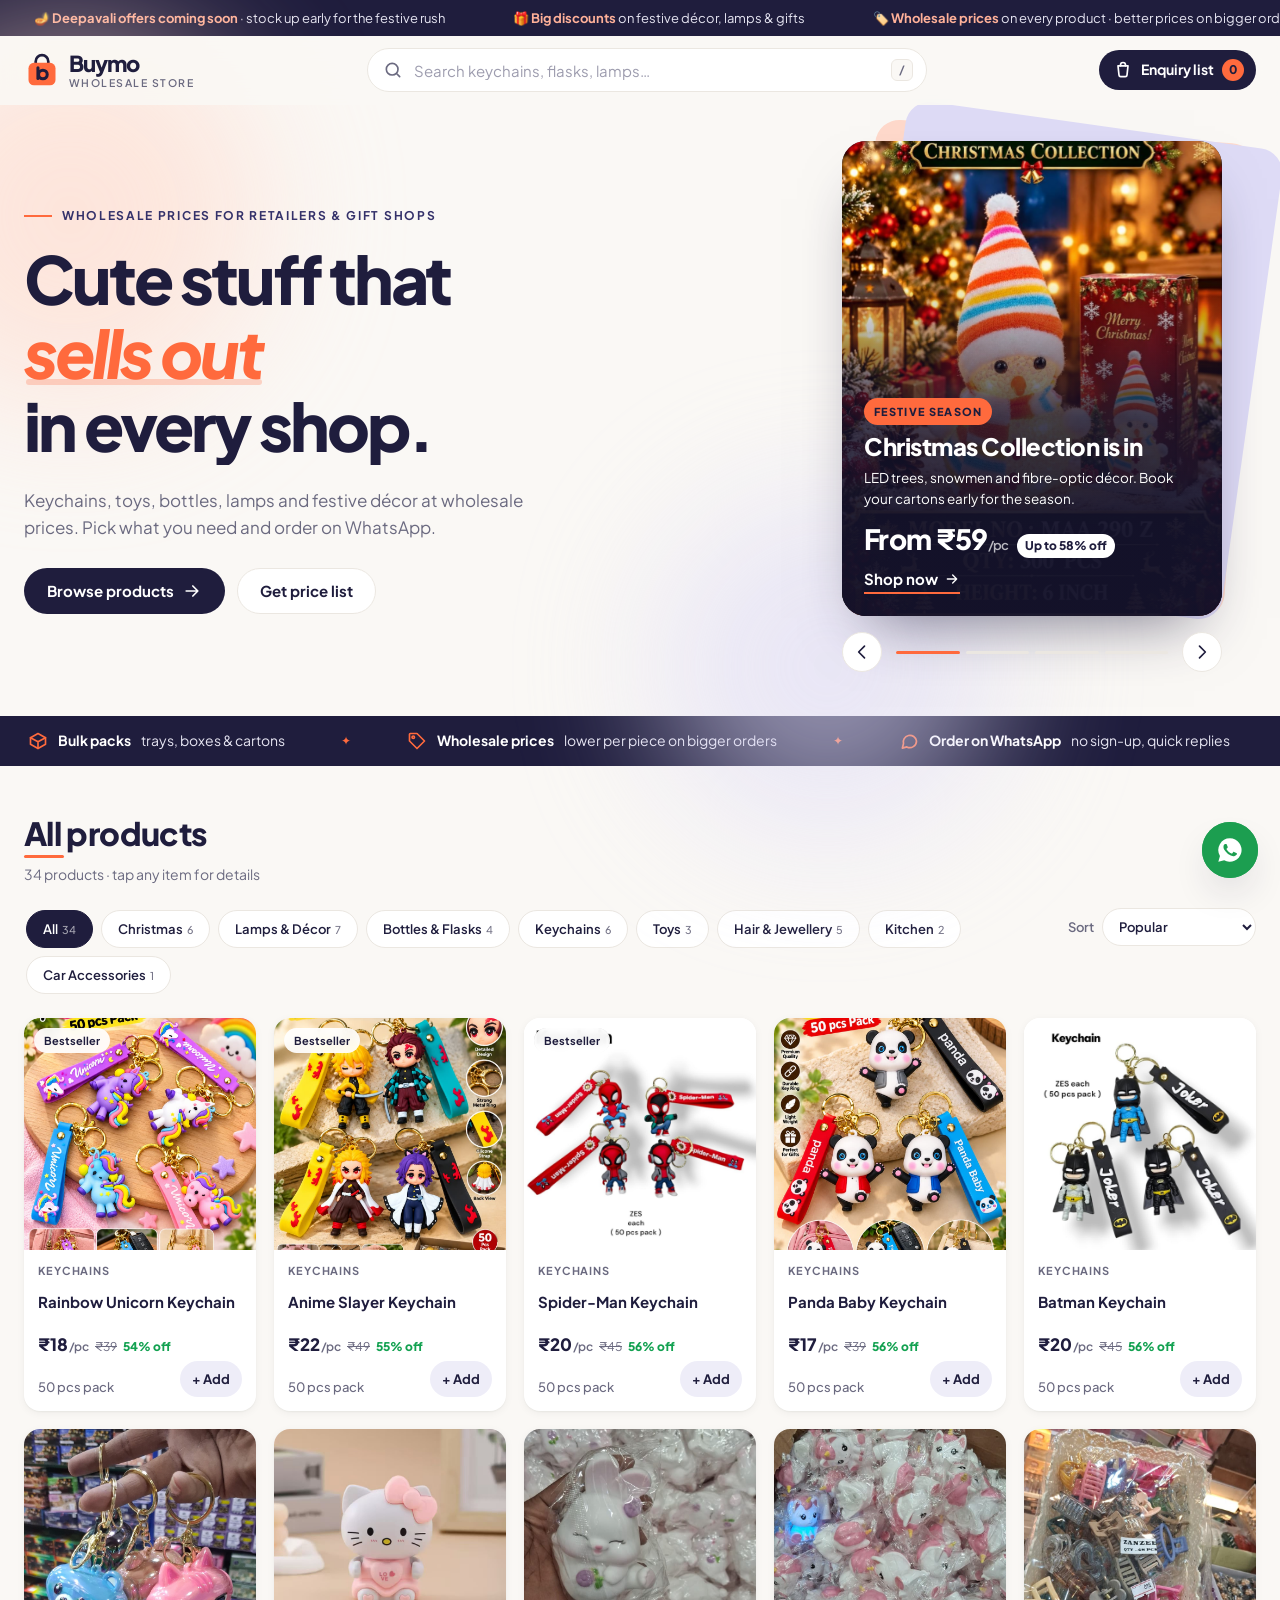
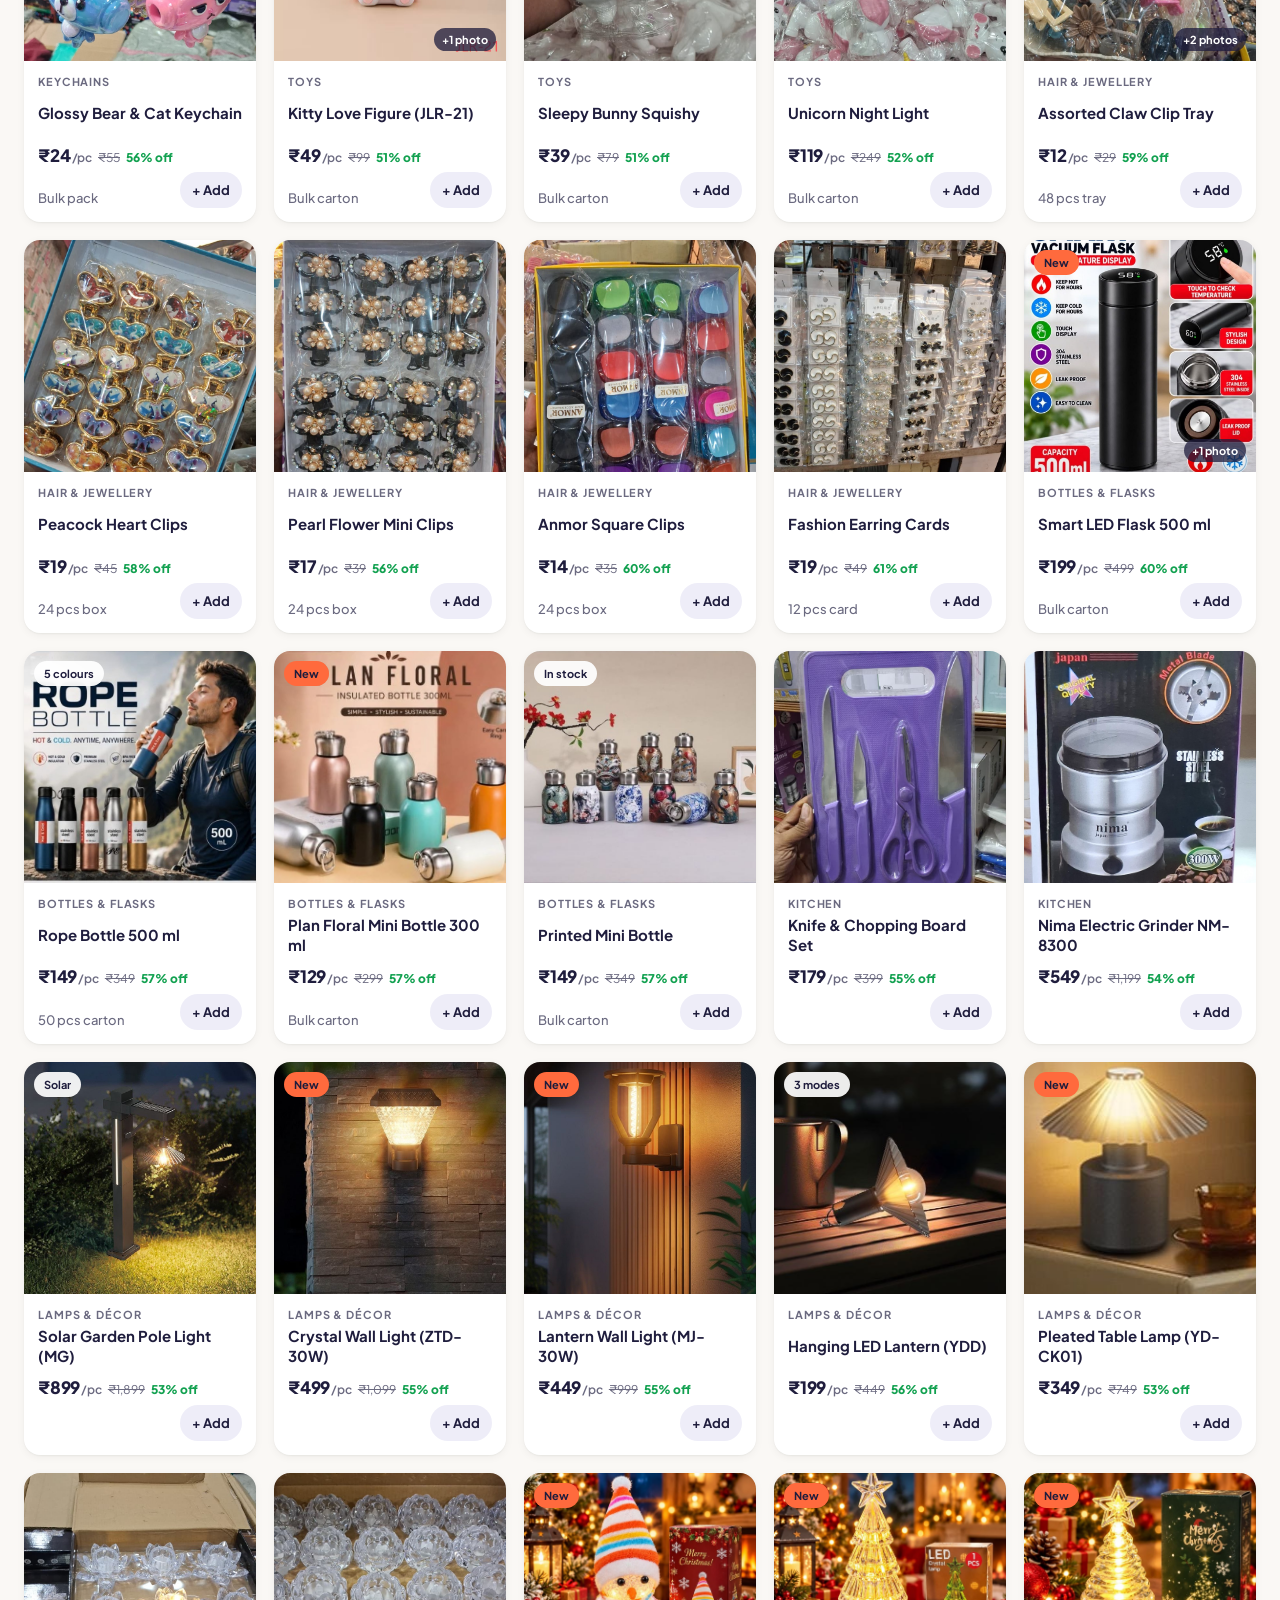
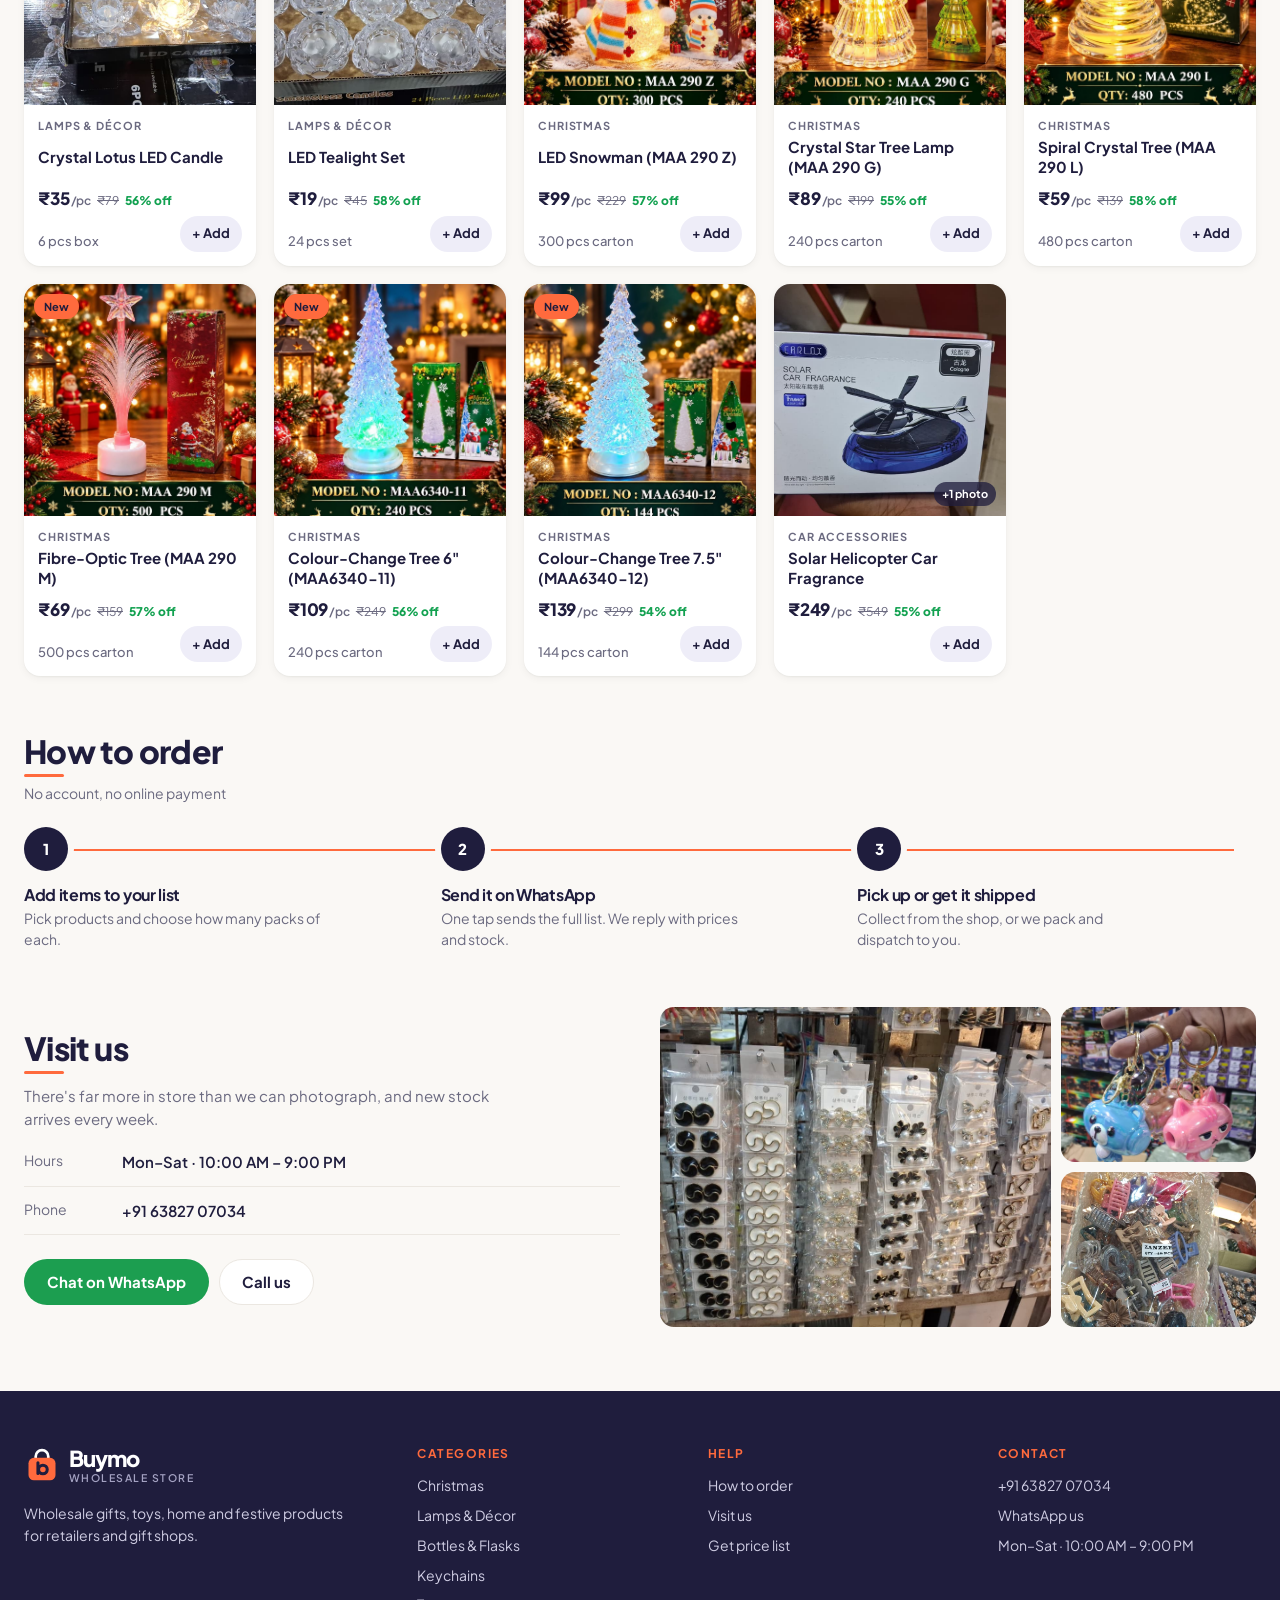
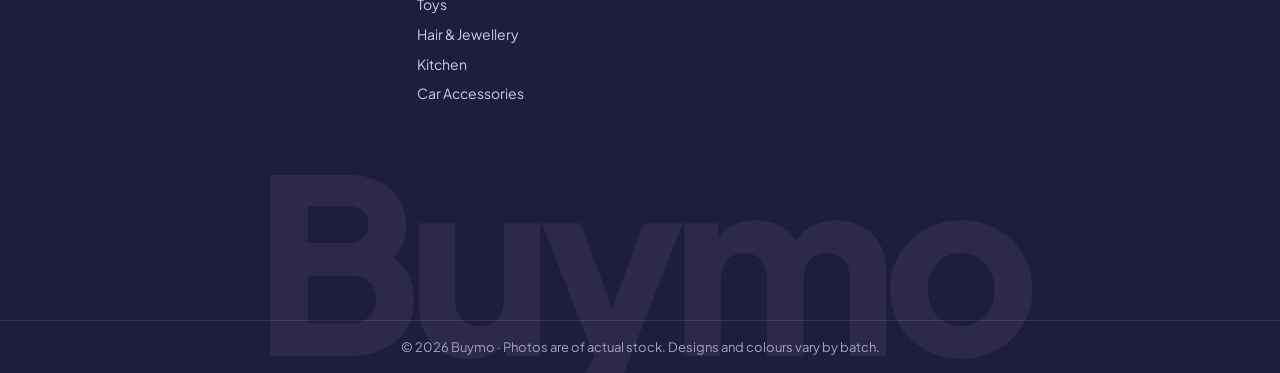
==== index.html @ 66aa0c4a "Go straight from landing to products Remove the Bestsellers and New arrivals rows; New arrivals stay" ====
<!doctype html>
<html lang="en">
<head>
  <meta charset="utf-8">
  <meta name="viewport" content="width=device-width, initial-scale=1">
  <title>Buymo · Wholesale Gifts, Toys &amp; Accessories</title>
  <meta name="description" content="Wholesale keychains, toys, hair clips, bottles &amp; flasks, lamps, Christmas décor, kitchen and car accessories at wholesale prices. Enquire on WhatsApp.">
  <meta name="theme-color" content="#faf8f5">
  <link rel="icon" href="favicon.svg" type="image/svg+xml">
  <link rel="preconnect" href="https://fonts.googleapis.com">
  <link rel="preconnect" href="https://fonts.gstatic.com" crossorigin>
  <link href="https://fonts.googleapis.com/css2?family=Plus+Jakarta+Sans:ital,wght@0,400;0,500;0,600;0,700;0,800;1,700&display=swap" rel="stylesheet">
  <link rel="stylesheet" href="styles.css?v=9">
  <script>
    // Play the intro once per visit, and never for people who prefer less motion.
    try {
      if (sessionStorage.getItem("introSeen") || matchMedia("(prefers-reduced-motion: reduce)").matches) document.documentElement.classList.add("no-intro");
    } catch (e) {}
  </script>
</head>
<body>

  <!-- Intro: the Buymo bag opens the curtains -->
  <div class="intro" id="intro" aria-hidden="true">
    <div class="curtain left"></div>
    <div class="curtain right"></div>
    <div class="valance"></div>
    <div class="stage">
      <div class="bubble">Welcome to <b>Buymo</b>!</div>
      <div class="goodies"><span>🧸</span><span>🎁</span><span>🪔</span><span>✨</span><span>🎀</span></div>
      <svg class="mascot" viewBox="0 0 120 130">
        <ellipse class="m-shadow" cx="60" cy="124" rx="34" ry="5" fill="#000" opacity=".25"/>
        <g class="m-body">
          <path class="m-handle" d="M38 40V30a22 22 0 0 1 44 0v10" fill="none" stroke="#fff" stroke-width="8" stroke-linecap="round"/>
          <rect x="10" y="36" width="100" height="82" rx="20" fill="#FF6A3D"/>
          <rect x="10" y="36" width="100" height="16" rx="8" fill="#ff8a63"/>
          <g class="m-eyes" fill="#1F1D3D">
            <ellipse cx="43" cy="72" rx="6" ry="8"/>
            <ellipse cx="77" cy="72" rx="6" ry="8"/>
          </g>
          <circle cx="45" cy="69" r="2" fill="#fff"/>
          <circle cx="79" cy="69" r="2" fill="#fff"/>
          <ellipse cx="32" cy="86" rx="7" ry="4" fill="#ffb199"/>
          <ellipse cx="88" cy="86" rx="7" ry="4" fill="#ffb199"/>
          <path d="M50 88q10 10 20 0" fill="none" stroke="#1F1D3D" stroke-width="4" stroke-linecap="round"/>
        </g>
      </svg>
      <p class="intro-name">Buymo<small>Wholesale Store</small></p>
    </div>
    <button class="intro-skip" id="introSkip">Skip</button>
  </div>

  <!-- Announcement bar -->
  <div class="announce" aria-label="Announcements">
    <div class="announce-track" id="announce">
      <span>🪔 <b>Deepavali offers coming soon</b> · stock up early for the festive rush</span>
      <span>🎁 <b>Big discounts</b> on festive décor, lamps &amp; gifts</span>
      <span>🏷️ <b>Wholesale prices</b> on every product · better prices on bigger orders</span>
      <span>🚚 <b>Pickup or dispatch</b> · order on WhatsApp in one tap</span>
      <span>✨ <b>New stock every week</b> · lamps, bottles &amp; Christmas décor just landed</span>
    </div>
  </div>

  <!-- Header -->
  <header class="header" id="header">
    <div class="header-in">
      <a href="#top" class="logo" aria-label="Buymo home">
        <svg class="logo-mark" viewBox="0 0 40 40" aria-hidden="true">
          <path d="M13 13v-2.5a7 7 0 0 1 14 0V13" fill="none" stroke="currentColor" stroke-width="3" stroke-linecap="round"/>
          <rect x="5" y="12" width="30" height="25" rx="6" fill="#FF6A3D"/>
          <path d="M15.5 17.5v12" stroke="#1F1D3D" stroke-width="3.4" stroke-linecap="round"/>
          <circle cx="21" cy="25" r="4.8" fill="none" stroke="#1F1D3D" stroke-width="3.4"/>
        </svg>
        <span class="logo-text"><b>Buymo</b><small>Wholesale Store</small></span>
      </a>

      <form class="search" id="searchForm" role="search" autocomplete="off">
        <svg class="search-icon" viewBox="0 0 24 24" aria-hidden="true"><circle cx="11" cy="11" r="7"/><path d="m20 20-3.5-3.5"/></svg>
        <input type="search" id="search" placeholder="Search keychains, flasks, lamps…" aria-label="Search products" aria-autocomplete="list" aria-controls="suggest" aria-expanded="false">
        <kbd class="search-kbd" aria-hidden="true">/</kbd>
        <ul class="suggest" id="suggest" role="listbox" hidden></ul>
      </form>

      <div class="header-actions">
        <button class="h-cart" id="openDrawer" aria-label="Open enquiry list">
          <svg viewBox="0 0 24 24" aria-hidden="true"><path d="M6 7h12l-1.2 11.2a2 2 0 0 1-2 1.8H9.2a2 2 0 0 1-2-1.8L6 7Z"/><path d="M9 7V6a3 3 0 0 1 6 0v1"/></svg>
          <span class="hide-sm">Enquiry list</span>
          <span class="badge" id="cartCount" aria-live="polite">0</span>
        </button>
      </div>
    </div>
  </header>

  <main id="top">
    <!-- Hero with offers -->
    <section class="hero" id="hero">
      <div class="blob b1" aria-hidden="true"></div>
      <div class="blob b2" aria-hidden="true"></div>

      <div class="hero-copy">
        <p class="kicker">Wholesale prices for retailers &amp; gift shops</p>
        <h1 class="hero-title">
          <span class="ln"><span>Cute stuff that</span></span>
          <span class="ln"><span class="rotator" id="rotator" aria-live="polite"><span class="rot-word is-in">sells out</span></span></span>
          <span class="ln"><span>in every shop.</span></span>
        </h1>
        <p class="lead">Keychains, toys, bottles, lamps and festive décor at wholesale prices. Pick what you need and order on WhatsApp.</p>
        <div class="hero-actions">
          <a href="#catalogue" class="btn btn-primary">Browse products
            <svg viewBox="0 0 24 24" aria-hidden="true"><path d="M5 12h14M13 6l6 6-6 6"/></svg>
          </a>
          <a href="#" class="btn btn-ghost" data-wa="Hi! I'd like the latest wholesale price list.">Get price list</a>
        </div>
      </div>

      <div class="showcase" id="showcase" aria-roledescription="carousel" aria-label="Current offers">
        <div class="sc-back sc-back-1" aria-hidden="true"></div>
        <div class="sc-back sc-back-2" aria-hidden="true"></div>
        <div class="sc-frame" id="slides"></div>
        <div class="sc-controls">
          <button class="sc-btn" id="scPrev" aria-label="Previous offer"><svg viewBox="0 0 24 24" aria-hidden="true"><path d="m15 5-7 7 7 7"/></svg></button>
          <div class="sc-bar" id="scBar"></div>
          <button class="sc-btn" id="scNext" aria-label="Next offer"><svg viewBox="0 0 24 24" aria-hidden="true"><path d="m9 5 7 7-7 7"/></svg></button>
        </div>
      </div>
    </section>

    <!-- Why order from us -->
    <section class="ticker" aria-label="Why order from us">
      <div class="ticker-track" id="ticker">
        <span><svg viewBox="0 0 24 24" aria-hidden="true"><path d="M21 8 12 3 3 8v8l9 5 9-5V8Z"/><path d="m3 8 9 5 9-5M12 13v8"/></svg><b>Bulk packs</b> trays, boxes &amp; cartons</span>
        <span><svg viewBox="0 0 24 24" aria-hidden="true"><path d="M3 12V4a1 1 0 0 1 1-1h8l9 9-9 9-9-9Z"/><circle cx="7.5" cy="7.5" r="1.5"/></svg><b>Wholesale prices</b> lower per piece on bigger orders</span>
        <span><svg viewBox="0 0 24 24" aria-hidden="true"><path d="M21 12a8 8 0 0 1-11.6 7.1L4 20.5l1.4-5.1A8 8 0 1 1 21 12Z"/></svg><b>Order on WhatsApp</b> no sign-up, quick replies</span>
        <span><svg viewBox="0 0 24 24" aria-hidden="true"><path d="M3 6h11v10H3zM14 10h4l3 3v3h-7"/><circle cx="7" cy="17.5" r="1.8"/><circle cx="17" cy="17.5" r="1.8"/></svg><b>Pickup or dispatch</b> collect in store or we ship</span>
        <span><svg viewBox="0 0 24 24" aria-hidden="true"><path d="M12 3v3M12 18v3M3 12h3M18 12h3M5.6 5.6l2.1 2.1M16.3 16.3l2.1 2.1M5.6 18.4l2.1-2.1M16.3 7.7l2.1-2.1"/></svg><b>New stock</b> every week</span>
      </div>
    </section>

    <!-- Catalogue -->
    <section class="block catalogue reveal" id="catalogue">
      <div class="block-head">
        <div>
          <h2 class="sec-title" id="resultsTitle">All products</h2>
          <p><span id="resultCount" aria-live="polite"></span></p>
        </div>
      </div>

      <div class="toolbar" id="toolbar">
        <div class="chips" id="chips" aria-label="Filter by category"></div>
        <label class="sort">
          <span class="hide-sm">Sort</span>
          <select id="sort" aria-label="Sort products">
            <option value="popular">Popular</option>
            <option value="new">New arrivals</option>
            <option value="deal">Biggest discount</option>
            <option value="low">Price: low to high</option>
            <option value="high">Price: high to low</option>
            <option value="az">Name: A to Z</option>
            <option value="za">Name: Z to A</option>
          </select>
        </label>
      </div>

      <div class="search-note" id="searchNote" hidden>
        <span>Results for <b id="searchTerm"></b></span>
        <button class="link-btn" id="clearSearch">Clear search</button>
      </div>
      <div class="grid" id="grid"></div>
      <div class="empty" id="empty" hidden>
        <h3>No products found</h3>
        <p>We stock far more than we list here. Ask us and we'll check the shop for you.</p>
        <div class="empty-actions">
          <button class="btn btn-ghost" id="resetFilters">Show all products</button>
          <a href="#" class="btn btn-wa" id="askMissing" data-wa="Hi! Do you have this item?">Ask on WhatsApp</a>
        </div>
      </div>
    </section>

    <!-- How to order -->
    <section class="block how reveal" id="how">
      <div class="block-head"><div><h2 class="sec-title">How to order</h2><p>No account, no online payment</p></div></div>
      <ol class="steps">
        <li><span>1</span><h3>Add items to your list</h3><p>Pick products and choose how many packs of each.</p></li>
        <li><span>2</span><h3>Send it on WhatsApp</h3><p>One tap sends the full list. We reply with prices and stock.</p></li>
        <li><span>3</span><h3>Pick up or get it shipped</h3><p>Collect from the shop, or we pack and dispatch to you.</p></li>
      </ol>
    </section>

    <!-- Visit -->
    <section class="block visit reveal" id="visit">
      <div class="visit-info">
        <h2 class="sec-title">Visit us</h2>
        <p>There's far more in store than we can photograph, and new stock arrives every week.</p>
        <dl class="info">
          <div data-store-row="address"><dt>Address</dt><dd data-store="address"></dd></div>
          <div><dt>Hours</dt><dd data-store="hours">Mon–Sat · 10:00 AM – 9:00 PM</dd></div>
          <div><dt>Phone</dt><dd><a data-store="phone" href="tel:+916382707034">+91 63827 07034</a></dd></div>
        </dl>
        <div class="visit-actions">
          <a href="#" class="btn btn-wa" data-wa="Hi! I'd like to visit the shop. Can you share the location?">Chat on WhatsApp</a>
          <a class="btn btn-ghost" data-store="phone" href="tel:+916382707034">Call us</a>
        </div>
      </div>
      <div class="visit-photos" aria-hidden="true">
        <img src="images/earrings-display.jpg" alt="" loading="lazy">
        <img src="images/keychain-glossy-pets.jpg" alt="" loading="lazy">
        <img src="images/hair-claw-mix.jpg" alt="" loading="lazy">
      </div>
    </section>
  </main>

  <footer class="footer">
    <div class="footer-in">
      <div class="footer-brand">
        <a href="#top" class="logo" aria-label="Buymo home">
          <svg class="logo-mark" viewBox="0 0 40 40" aria-hidden="true">
            <path d="M13 13v-2.5a7 7 0 0 1 14 0V13" fill="none" stroke="currentColor" stroke-width="3" stroke-linecap="round"/>
            <rect x="5" y="12" width="30" height="25" rx="6" fill="#FF6A3D"/>
            <path d="M15.5 17.5v12" stroke="#1F1D3D" stroke-width="3.4" stroke-linecap="round"/>
            <circle cx="21" cy="25" r="4.8" fill="none" stroke="#1F1D3D" stroke-width="3.4"/>
          </svg>
          <span class="logo-text"><b>Buymo</b><small>Wholesale Store</small></span>
        </a>
        <p>Wholesale gifts, toys, home and festive products for retailers and gift shops.</p>
      </div>
      <div>
        <h3>Categories</h3>
        <ul id="footerCats"></ul>
      </div>
      <div>
        <h3>Help</h3>
        <ul>
          <li><a href="#how">How to order</a></li>
          <li><a href="#visit">Visit us</a></li>
          <li><a href="#" data-wa="Hi! I'd like the latest wholesale price list.">Get price list</a></li>
        </ul>
      </div>
      <div>
        <h3>Contact</h3>
        <ul>
          <li><a data-store="phone" href="tel:+916382707034">+91 63827 07034</a></li>
          <li><a href="#" data-wa="Hi! I have a wholesale enquiry.">WhatsApp us</a></li>
          <li data-store="hours">Mon–Sat · 10:00 AM – 9:00 PM</li>
        </ul>
      </div>
    </div>
    <p class="footer-word" aria-hidden="true">Buymo</p>
    <p class="footer-note">© <span id="year"></span> Buymo · Photos are of actual stock. Designs and colours vary by batch.</p>
  </footer>

  <!-- Desktop WhatsApp button -->
  <a href="#" class="wa-float" data-wa="Hi! I have a wholesale enquiry." aria-label="Chat on WhatsApp">
    <svg viewBox="0 0 24 24" aria-hidden="true"><path d="M12 2a10 10 0 0 0-8.6 15.1L2 22l5-1.3A10 10 0 1 0 12 2Zm5.3 14.1c-.2.6-1.3 1.2-1.8 1.2-.5.1-1 .1-3.3-.8-2.8-1.1-4.5-4-4.7-4.2-.1-.2-1.1-1.5-1.1-2.9 0-1.4.7-2 1-2.3.2-.3.5-.3.7-.3h.5c.2 0 .4 0 .6.5l.8 2c.1.2.1.4 0 .5l-.4.6-.4.4c-.1.2-.3.3-.1.6.2.3.8 1.3 1.7 2.1 1.2 1 2.1 1.3 2.4 1.5.3.1.5.1.7-.1l.9-1.1c.2-.3.4-.2.7-.1l1.9.9c.3.1.5.2.5.3.1.2.1.7-.1 1.2Z"/></svg>
  </a>

  <!-- Mobile bottom navigation -->
  <nav class="bottom-nav" aria-label="Quick actions">
    <a href="#top"><svg viewBox="0 0 24 24" aria-hidden="true"><path d="m3 11 9-7 9 7v9a1 1 0 0 1-1 1h-5v-6H9v6H4a1 1 0 0 1-1-1v-9Z"/></svg>Home</a>
    <a href="#catalogue"><svg viewBox="0 0 24 24" aria-hidden="true"><rect x="4" y="4" width="6.5" height="6.5" rx="1.5"/><rect x="13.5" y="4" width="6.5" height="6.5" rx="1.5"/><rect x="4" y="13.5" width="6.5" height="6.5" rx="1.5"/><rect x="13.5" y="13.5" width="6.5" height="6.5" rx="1.5"/></svg>Products</a>
    <a href="#" data-wa="Hi! I have a wholesale enquiry."><svg viewBox="0 0 24 24" aria-hidden="true"><path d="M21 12a8 8 0 0 1-11.6 7.1L4 20.5l1.4-5.1A8 8 0 1 1 21 12Z"/></svg>WhatsApp</a>
    <button id="navCart"><svg viewBox="0 0 24 24" aria-hidden="true"><path d="M6 7h12l-1.2 11.2a2 2 0 0 1-2 1.8H9.2a2 2 0 0 1-2-1.8L6 7Z"/><path d="M9 7V6a3 3 0 0 1 6 0v1"/></svg>Enquiry<b class="nav-badge" id="navCount" hidden>0</b></button>
  </nav>

  <!-- Enquiry drawer -->
  <div class="scrim" id="scrim" hidden></div>
  <aside class="drawer" id="drawer" aria-label="Enquiry list" aria-hidden="true">
    <div class="drawer-head">
      <h3>Enquiry list <span id="drawerCount"></span></h3>
      <button class="icon-btn" id="closeDrawer" aria-label="Close">
        <svg viewBox="0 0 24 24" aria-hidden="true"><path d="M6 6l12 12M18 6 6 18"/></svg>
      </button>
    </div>
    <ul class="drawer-list" id="drawerList"></ul>
    <div class="drawer-empty" id="drawerEmpty">
      <p>Your list is empty.</p>
      <p class="muted">Add products, then send the whole list to us on WhatsApp for prices.</p>
      <button class="btn btn-ghost" id="drawerBrowse">Browse products</button>
    </div>
    <div class="drawer-foot">
      <div class="drawer-sum">
        <p class="drawer-total" id="drawerTotal"></p>
        <p class="drawer-est" id="drawerEst"></p>
      </div>
      <p class="drawer-note" id="drawerNote">Estimate only. We confirm the final price on WhatsApp.</p>
      <button class="btn btn-wa btn-block" id="sendEnquiry" disabled>Send list on WhatsApp</button>
      <button class="link-btn" id="clearList">Clear list</button>
    </div>
  </aside>

  <!-- Product view -->
  <div class="qv" id="qv" hidden role="dialog" aria-modal="true" aria-labelledby="qvTitle">
    <div class="qv-panel" id="qvPanel">
      <button class="icon-btn qv-close" id="qvClose" aria-label="Close">
        <svg viewBox="0 0 24 24" aria-hidden="true"><path d="M6 6l12 12M18 6 6 18"/></svg>
      </button>
      <div class="qv-gallery">
        <div class="qv-main"><img id="qvImg" src="" alt=""></div>
        <div class="qv-thumbs" id="qvThumbs"></div>
      </div>
      <div class="qv-info">
        <span class="qv-cat" id="qvCat"></span>
        <h3 id="qvTitle"></h3>
        <div class="price price-lg" id="qvPrice"></div>
        <span class="qv-pack" id="qvPack"></span>
        <p id="qvDesc"></p>
        <div class="qv-qty">
          <span>Packs</span>
          <div class="qty">
            <button id="qvDec" aria-label="Fewer packs">−</button>
            <span id="qvQty">1</span>
            <button id="qvInc" aria-label="More packs">+</button>
          </div>
        </div>
        <div class="qv-actions">
          <button class="btn btn-primary" id="qvAdd">Add to list</button>
          <a href="#" class="btn btn-wa" id="qvAsk">Ask on WhatsApp</a>
        </div>
        <p class="qv-note">Wholesale price per piece. Even lower prices on bigger orders, confirmed on WhatsApp.</p>
      </div>
    </div>
  </div>

  <div class="toast" id="toast" role="status"></div>

  <script src="script.js?v=9"></script>
</body>
</html>
---- styles.css ----
:root {
  --paper: #faf8f5;
  --surface: #ffffff;
  --ink: #1f1d3d;
  --muted: #6b6a80;
  --line: #ebe7e1;
  --brand: #1f1d3d;
  --brand-2: #34316a;
  --brand-tint: #eeedf8;
  --accent: #ff6a3d;
  --accent-tint: #fff1eb;
  --green: #12a150;
  --wa: #1c9e50;
  --radius: 16px;
  --shadow: 0 1px 2px rgba(27, 31, 29, .05), 0 2px 8px rgba(27, 31, 29, .05);
  --shadow-lg: 0 18px 40px -14px rgba(31, 29, 61, .32);
  --ease: cubic-bezier(.2, .8, .2, 1);
  --font: "Plus Jakarta Sans", system-ui, -apple-system, "Segoe UI", Roboto, sans-serif;
  --header-h: 68px;
  --wrap: 1280px;
}

* { box-sizing: border-box; }
[hidden] { display: none !important; }
html { scroll-behavior: smooth; scroll-padding-top: var(--header-h); }
body {
  margin: 0;
  background: var(--paper);
  color: var(--ink);
  font-family: var(--font);
  font-size: 15px;
  line-height: 1.55;
  -webkit-font-smoothing: antialiased;
}
body.lock { overflow: hidden; }
img { display: block; max-width: 100%; }
a { color: inherit; text-decoration: none; }
button, select, input { font: inherit; color: inherit; }
button { cursor: pointer; background: none; border: 0; padding: 0; }
h1, h2, h3 { margin: 0; line-height: 1.2; letter-spacing: -.02em; }
svg { width: 20px; height: 20px; fill: none; stroke: currentColor; stroke-width: 2; stroke-linecap: round; stroke-linejoin: round; flex-shrink: 0; }
:focus-visible { outline: 2px solid var(--accent); outline-offset: 2px; border-radius: 8px; }
.muted { color: var(--muted); }

@media (prefers-reduced-motion: reduce) {
  html { scroll-behavior: auto; }
  *, *::before, *::after { transition-duration: .01ms !important; animation-duration: .01ms !important; animation-iteration-count: 1 !important; }
}

/* ---------- Buttons ---------- */
.btn {
  display: inline-flex; align-items: center; justify-content: center; gap: 8px;
  min-height: 46px; padding: 0 22px; border-radius: 999px;
  font-weight: 700; font-size: 15px; border: 1px solid transparent;
  transition: background .25s, border-color .25s, color .25s, transform .15s;
}
.btn:active { transform: scale(.97); }
.btn svg { transition: transform .3s var(--ease); }
.btn:hover svg { transform: translateX(3px); }
.btn-block { width: 100%; }
.btn-primary { background: var(--brand); color: #fff; }
.btn-primary:hover { background: var(--brand-2); }
.btn-ghost { border-color: var(--line); background: var(--surface); color: var(--brand); }
.btn-ghost:hover { border-color: var(--brand); }
.btn-wa { background: var(--wa); color: #fff; }
.btn-wa:hover { background: #178a45; }
.btn:disabled { opacity: .45; cursor: not-allowed; }
.link-btn { color: var(--brand); font-weight: 700; font-size: inherit; text-decoration: underline; text-decoration-color: var(--accent); text-underline-offset: 3px; }
.icon-btn { width: 40px; height: 40px; border-radius: 50%; display: grid; place-items: center; color: var(--muted); transition: background .2s, color .2s, transform .3s var(--ease); }
.icon-btn:hover { background: var(--paper); color: var(--ink); transform: rotate(90deg); }

/* ---------- Header ---------- */
.header {
  position: sticky; top: 0; z-index: 40;
  background: rgba(250, 248, 245, .86);
  backdrop-filter: saturate(1.4) blur(14px); -webkit-backdrop-filter: saturate(1.4) blur(14px);
  border-bottom: 1px solid transparent;
  transition: border-color .3s, box-shadow .3s;
}
.header.scrolled { border-bottom-color: var(--line); box-shadow: 0 8px 24px -18px rgba(31, 29, 61, .5); }
.header-in {
  max-width: var(--wrap); margin: 0 auto; height: 68px;
  display: flex; align-items: center; gap: 28px; padding: 0 24px;
  transition: height .3s var(--ease);
}
.header.scrolled .header-in { height: 58px; }
.logo { display: inline-flex; align-items: center; gap: 9px; color: var(--brand); flex-shrink: 0; }
.logo-mark { width: 36px; height: 36px; stroke: none; transition: transform .5s var(--ease); }
.logo:hover .logo-mark { transform: rotate(-8deg) translateY(-2px); }
.logo-text { display: grid; line-height: 1; }
.logo-text b { font-size: 22px; font-weight: 800; letter-spacing: -.04em; }
.logo-text small { font-size: 10.5px; font-weight: 600; letter-spacing: .14em; text-transform: uppercase; color: var(--muted); margin-top: 4px; }

.search { position: relative; flex: 1; max-width: 560px; margin: 0 auto; }
.search-icon { position: absolute; left: 16px; top: 50%; translate: 0 -50%; color: var(--muted); pointer-events: none; }
.search input {
  width: 100%; height: 44px; padding: 0 44px 0 46px;
  border: 1px solid var(--line); border-radius: 999px; background: var(--surface); color: var(--ink);
  transition: border-color .25s, box-shadow .25s;
}
.search input::placeholder { color: #9d9cae; }
.search input:focus { outline: none; border-color: var(--brand); box-shadow: 0 0 0 4px var(--brand-tint); }
.search-kbd {
  position: absolute; right: 14px; top: 50%; translate: 0 -50%;
  font: 600 12px/1 var(--font); color: var(--muted); border: 1px solid var(--line); border-radius: 6px; padding: 4px 7px; background: var(--paper);
  transition: opacity .2s;
}
.search input:focus ~ .search-kbd, .search input:not(:placeholder-shown) ~ .search-kbd { opacity: 0; }

.suggest {
  position: absolute; top: calc(100% + 8px); left: 0; right: 0; z-index: 50;
  margin: 0; padding: 6px; list-style: none;
  background: var(--surface); color: var(--ink); border: 1px solid var(--line); border-radius: 16px; box-shadow: var(--shadow-lg);
  max-height: 70vh; overflow-y: auto;
  animation: drop .25s var(--ease);
}
@keyframes drop { from { opacity: 0; transform: translateY(-6px); } }
.suggest li { display: flex; align-items: center; gap: 12px; padding: 8px 10px; border-radius: 10px; cursor: pointer; }
.suggest li[aria-selected="true"], .suggest li:hover { background: var(--paper); }
.suggest img { width: 40px; height: 40px; border-radius: 8px; object-fit: cover; }
.suggest b { display: block; font-weight: 600; font-size: 14px; }
.suggest mark { background: var(--accent-tint); color: var(--brand); border-radius: 3px; }
.suggest small { color: var(--muted); font-size: 12px; }
.suggest .sug-all { color: var(--brand); font-weight: 700; font-size: 14px; border-top: 1px solid var(--line); border-radius: 0 0 10px 10px; margin-top: 4px; padding-top: 12px; }
.suggest .sug-empty { color: var(--muted); cursor: default; font-size: 14px; }
.suggest .sug-empty:hover { background: none; }

.header-actions { display: flex; align-items: center; gap: 18px; }
.h-link { font-weight: 600; font-size: 14px; white-space: nowrap; color: var(--brand); }
.h-link:hover { text-decoration: underline; text-decoration-color: var(--accent); text-underline-offset: 3px; }
.h-cart {
  position: relative; display: inline-flex; align-items: center; gap: 8px;
  background: var(--brand); color: #fff; font-weight: 700; font-size: 14px;
  padding: 9px 12px 9px 14px; border-radius: 999px; transition: background .25s;
}
.h-cart:hover { background: var(--brand-2); }
.badge {
  min-width: 22px; height: 22px; padding: 0 6px; border-radius: 11px;
  background: var(--accent); color: var(--brand); font-size: 12px; font-weight: 800;
  display: grid; place-items: center;
}
.bump { animation: bump .6s var(--ease); }
@keyframes bump { 0% { transform: scale(1); } 30% { transform: scale(1.45) rotate(-8deg); } 60% { transform: scale(.9); } }

/* ---------- Announcement ---------- */
.announce { background: var(--brand); color: #e6e5f2; overflow: hidden; font-size: 13px; }
.announce-track { display: flex; width: max-content; padding: 8px 0; animation: marquee 48s linear infinite; }
.announce:hover .announce-track { animation-play-state: paused; }
.announce span { padding: 0 34px; white-space: nowrap; }
.announce b { color: #ffb199; font-weight: 700; }

/* ---------- Hero ---------- */
.hero {
  position: relative; isolation: isolate;
  max-width: var(--wrap); margin: 0 auto; padding: 36px 24px 44px;
  display: grid; grid-template-columns: 1fr auto; gap: 56px; align-items: center;
}
.blob { position: absolute; z-index: -1; border-radius: 50%; filter: blur(70px); opacity: .6; pointer-events: none; will-change: transform; }
.b1 { width: 380px; height: 380px; background: #ffd9cb; top: -80px; left: -120px; animation: drift 18s ease-in-out infinite alternate; }
.b2 { width: 340px; height: 340px; background: #dedbf6; bottom: -120px; right: 22%; animation: drift 24s ease-in-out infinite alternate-reverse; }
@keyframes drift { to { transform: translate(70px, 40px) scale(1.15); } }
.kicker {
  display: inline-flex; align-items: center; gap: 10px; margin: 0 0 18px;
  font-size: 12px; font-weight: 700; letter-spacing: .14em; text-transform: uppercase; color: var(--brand-2);
}
.kicker::before { content: ""; width: 28px; height: 2px; background: var(--accent); }
.hero-title { font-size: clamp(38px, 5.2vw, 66px); font-weight: 800; letter-spacing: -.045em; line-height: 1.04; color: var(--brand); }
.ln { display: block; overflow: hidden; padding-bottom: .08em; }
.ln > span { display: inline-block; transform: translateY(105%); transition: transform 1s var(--ease); }
.ln:nth-child(2) > span { transition-delay: .1s; }
.ln:nth-child(3) > span { transition-delay: .2s; }
.ready .ln > span { transform: none; }

/* rotating word: old word lifts away, new word rises in, width eases between them */
.rotator { position: relative; color: var(--accent); font-style: italic; white-space: nowrap; }
.ln > .rotator { transition: transform 1s var(--ease) .1s, width .55s var(--ease); }
.rotator::after { content: ""; position: absolute; left: 2px; right: 6px; bottom: .02em; height: .09em; border-radius: 1em; background: currentColor; opacity: .25; }
.rot-word { display: inline-block; padding-right: .08em; }
.rot-word.is-in { animation: word-in .7s var(--ease) both; }
.rot-word.is-out { position: absolute; left: 0; top: 0; animation: word-out .45s cubic-bezier(.55, 0, .75, .2) forwards; }
@keyframes word-in { from { transform: translateY(80%); opacity: 0; filter: blur(6px); } }
@keyframes word-out { to { transform: translateY(-80%); opacity: 0; filter: blur(6px); } }

.lead { font-size: 17px; color: var(--muted); max-width: 46ch; margin: 22px 0 28px; }
.hero-actions { display: flex; gap: 12px; flex-wrap: wrap; }
.lead, .hero-actions, .kicker { opacity: 0; transform: translateY(14px); transition: opacity .8s .4s, transform .8s .4s var(--ease); }
.ready .lead, .ready .hero-actions, .ready .kicker { opacity: 1; transform: none; }
.ready .kicker { transition-delay: .05s; }

/* offer showcase: sized from the screen height so it always fits */
.showcase {
  position: relative; margin-right: 34px;
  width: clamp(250px, calc((100svh - 250px) * .8), 380px);
  opacity: 0; transform: translateY(24px); transition: opacity 1s .3s, transform 1s .3s var(--ease);
}
.ready .showcase { opacity: 1; transform: none; }
.sc-back { position: absolute; top: 0; left: 0; width: 100%; aspect-ratio: 4 / 5; border-radius: 24px; }
.sc-back-1 { background: #ffd9cb; transform: translate(18px, -10px) rotate(4deg); animation: sway 7s ease-in-out infinite alternate; }
.sc-back-2 { background: #dedbf6; transform: translate(32px, -18px) rotate(8deg); animation: sway 9s ease-in-out infinite alternate-reverse; }
@keyframes sway { to { transform: translate(24px, -14px) rotate(6deg); } }
.sc-frame {
  position: relative; z-index: 1; aspect-ratio: 4 / 5; border-radius: 24px; overflow: hidden;
  background: var(--brand); box-shadow: 0 30px 60px -28px rgba(31, 29, 61, .6);
  transform: translateZ(0); touch-action: pan-y; cursor: pointer;
}
.sc-slide { position: absolute; inset: 0; opacity: 0; visibility: hidden; transition: opacity .9s ease, visibility 0s .9s; }
.sc-slide.active { z-index: 1; opacity: 1; visibility: visible; transition: opacity .9s ease; }
.sc-slide img { width: 100%; height: 100%; object-fit: cover; pointer-events: none; transform: scale(1.12); transition: transform 0s .9s; will-change: transform; }
.sc-slide.active img { transform: scale(1); transition: transform 7s cubic-bezier(.2, .6, .3, 1); }
.sc-slide::after { content: ""; position: absolute; inset: 0; background: linear-gradient(180deg, transparent 30%, rgba(20, 18, 42, .8) 58%, rgba(20, 18, 42, .97) 82%); }
.sc-copy { position: absolute; left: 0; right: 0; bottom: 0; z-index: 1; padding: 22px; display: grid; gap: 7px; justify-items: start; color: #fff; }
.sc-copy > * { opacity: 0; transform: translateY(12px); transition: opacity .4s, transform .5s var(--ease); }
.sc-slide.active .sc-copy > * { opacity: 1; transform: none; transition: opacity .6s, transform .7s var(--ease); }
.sc-slide.active .sc-copy > :nth-child(1) { transition-delay: .25s; }
.sc-slide.active .sc-copy > :nth-child(2) { transition-delay: .32s; }
.sc-slide.active .sc-copy > :nth-child(3) { transition-delay: .39s; }
.sc-slide.active .sc-copy > :nth-child(4) { transition-delay: .46s; }
.sc-slide.active .sc-copy > :nth-child(5) { transition-delay: .53s; }
.sc-badge { font-size: 11px; font-weight: 800; letter-spacing: .12em; text-transform: uppercase; color: var(--brand); background: var(--accent); padding: 5px 10px; border-radius: 999px; }
.sc-copy h2 { font-size: 24px; font-weight: 800; }
.sc-copy p { margin: 0; font-size: 13.5px; opacity: .85; }
.sc-price { display: flex; align-items: baseline; gap: 8px; }
.sc-price b { font-size: 28px; font-weight: 800; letter-spacing: -.02em; }
.sc-price b small { font-size: 13px; font-weight: 600; opacity: .7; }
.sc-price span { font-size: 12px; font-weight: 800; color: var(--brand); background: #fff; padding: 3px 8px; border-radius: 999px; }
.sc-cta { display: inline-flex; align-items: center; gap: 6px; font-weight: 700; color: #fff; border-bottom: 2px solid var(--accent); padding-bottom: 2px; }
.sc-cta svg { width: 16px; height: 16px; transition: transform .3s var(--ease); }
.sc-cta:hover svg { transform: translateX(4px); }
.sc-controls { position: relative; z-index: 1; display: flex; align-items: center; gap: 14px; margin-top: 16px; }
.sc-btn { width: 40px; height: 40px; border-radius: 50%; display: grid; place-items: center; border: 1px solid var(--line); background: var(--surface); color: var(--brand); transition: border-color .2s, transform .2s; }
.sc-btn:hover { border-color: var(--brand); }
.sc-btn:active { transform: scale(.92); }
.sc-bar { flex: 1; display: grid; grid-auto-flow: column; gap: 6px; }
.sc-bar button { height: 18px; display: grid; align-items: center; }
.sc-bar i { display: block; height: 3px; border-radius: 2px; background: var(--line); overflow: hidden; position: relative; }
.sc-bar i::after { content: ""; position: absolute; inset: 0; background: var(--accent); transform: scaleX(0); transform-origin: left; }
.sc-bar .active i::after { animation: fill 5.5s linear forwards; }
.showcase.paused .sc-bar .active i::after { animation-play-state: paused; }
@keyframes fill { to { transform: none; } }

/* ---------- Ticker ---------- */
.ticker { overflow: hidden; background: var(--brand); color: #e6e5f2; padding: 14px 0; }
.ticker-track { display: flex; width: max-content; animation: marquee 38s linear infinite; }
.ticker:hover .ticker-track { animation-play-state: paused; }
.ticker span { display: inline-flex; align-items: center; gap: 10px; padding: 0 28px; font-size: 14px; white-space: nowrap; }
.ticker span::after { content: "✦"; color: var(--accent); margin-left: 46px; font-size: 12px; }
.ticker svg { color: var(--accent); }
.ticker b { color: #fff; }
@keyframes marquee { to { transform: translateX(-50%); } }

/* ---------- Blocks ---------- */
.block { max-width: var(--wrap); margin: 0 auto; padding: 48px 24px 8px; }
.block-head { display: flex; align-items: flex-end; justify-content: space-between; gap: 16px; margin-bottom: 22px; }
.sec-title { font-size: clamp(24px, 2.6vw, 32px); font-weight: 800; color: var(--brand); display: inline-block; position: relative; padding-bottom: 6px; }
.sec-title::after { content: ""; position: absolute; left: 0; bottom: 0; width: 40px; height: 3px; border-radius: 2px; background: var(--accent); transform: scaleX(0); transform-origin: left; transition: transform .8s .2s var(--ease); }
.in .sec-title::after { transform: none; }
.block-head p { margin: 6px 0 0; color: var(--muted); font-size: 14px; }

.reveal { opacity: 0; transform: translateY(24px); transition: opacity .8s, transform .8s var(--ease); }
.reveal.in { opacity: 1; transform: none; }

@keyframes rise { from { opacity: 0; transform: translateY(26px); } to { opacity: 1; transform: none; } }

/* ---------- Product card ---------- */
.card {
  position: relative; display: flex; flex-direction: column; background: var(--surface);
  border-radius: var(--radius); box-shadow: var(--shadow); overflow: hidden;
  transition: box-shadow .35s, transform .35s var(--ease);
}
.card::after {
  content: ""; position: absolute; inset: 0; pointer-events: none; border-radius: inherit; z-index: 2;
  background: radial-gradient(220px circle at var(--mx, 50%) var(--my, 30%), rgba(255, 106, 61, .14), transparent 65%);
  opacity: 0; transition: opacity .35s;
}
.card:hover { box-shadow: var(--shadow-lg); transform: translateY(-4px); }
.card:hover::after { opacity: 1; }
.card-media { position: relative; display: block; width: 100%; aspect-ratio: 1; background: var(--paper); overflow: hidden; }
.card-media img { width: 100%; height: 100%; object-fit: cover; transition: transform .8s var(--ease); }
.card:hover .card-media img { transform: scale(1.06); }
.tag {
  position: absolute; top: 10px; left: 10px; z-index: 1;
  font-size: 11px; font-weight: 700; padding: 4px 10px; border-radius: 999px;
  background: rgba(255, 255, 255, .92); color: var(--brand); backdrop-filter: blur(4px);
}
.tag-new { background: var(--accent); color: var(--brand); }
.more-imgs { position: absolute; right: 10px; bottom: 10px; font-size: 11px; font-weight: 700; padding: 3px 8px; border-radius: 999px; background: rgba(31, 29, 61, .75); color: #fff; }
.card-body { display: grid; grid-template-columns: 1fr auto; grid-template-rows: auto auto 1fr; column-gap: 10px; padding: 12px 14px 14px; flex: 1; }
.card-cat { grid-column: 1 / -1; font-size: 11px; font-weight: 700; letter-spacing: .08em; text-transform: uppercase; color: var(--muted); }
.card-name {
  grid-column: 1 / -1; text-align: left; font-weight: 700; font-size: 15px; line-height: 1.35; margin: 3px 0 8px;
  display: -webkit-box; -webkit-line-clamp: 2; -webkit-box-orient: vertical; overflow: hidden; min-height: 2.7em;
  transition: color .2s;
}
.card-name:hover { color: var(--brand-2); }
.card-pack { align-self: end; font-size: 13px; font-weight: 600; color: var(--green); }
.add-btn {
  align-self: end; height: 36px; min-width: 36px; padding: 0 12px; border-radius: 999px;
  display: inline-flex; align-items: center; justify-content: center; gap: 4px;
  background: var(--brand-tint); color: var(--brand); font-weight: 700; font-size: 13px;
  transition: background .3s, color .3s, transform .2s;
}
.add-btn:hover { background: var(--brand); color: #fff; }
.add-btn:active { transform: scale(.92); }
.add-btn.added { background: var(--accent); color: var(--brand); }
.fly { position: fixed; z-index: 90; border-radius: 50%; object-fit: cover; pointer-events: none; box-shadow: 0 10px 24px rgba(0, 0, 0, .25); border: 2px solid #fff; }

/* ---------- Catalogue ---------- */
.toolbar { display: flex; align-items: flex-start; gap: 16px; margin-bottom: 22px; }
.chips { display: flex; flex-wrap: wrap; gap: 8px; flex: 1; min-width: 0; padding: 2px; }
.chips::-webkit-scrollbar { display: none; }
.chip {
  flex-shrink: 0; padding: 8px 16px; border-radius: 999px; border: 1px solid var(--line);
  font-size: 13px; font-weight: 600; background: var(--surface); transition: background .25s, color .25s, border-color .25s;
}
.chip:hover { border-color: var(--brand); }
.chip[aria-pressed="true"] { background: var(--brand); border-color: var(--brand); color: #fff; }
.chip small { opacity: .6; margin-left: 4px; font-weight: 500; }
.sort { display: flex; align-items: center; gap: 8px; font-size: 13px; font-weight: 600; color: var(--muted); flex-shrink: 0; }
.sort select { height: 38px; padding: 0 12px; border: 1px solid var(--line); border-radius: 999px; background: var(--surface); color: var(--ink); font-weight: 600; cursor: pointer; }
.search-note { display: flex; justify-content: space-between; align-items: center; gap: 12px; background: var(--accent-tint); padding: 10px 16px; border-radius: 12px; margin-bottom: 18px; font-size: 14px; }

.grid { display: grid; grid-template-columns: repeat(auto-fill, minmax(220px, 1fr)); gap: 18px; }
.grid .card { animation: rise .55s var(--ease) both; animation-delay: calc(min(var(--i, 0), 12) * 35ms); }

.empty { text-align: center; padding: 56px 16px; background: var(--surface); border-radius: var(--radius); }
.empty h3 { font-size: 19px; margin-bottom: 6px; color: var(--brand); }
.empty p { color: var(--muted); margin: 0 auto 20px; max-width: 42ch; }
.empty-actions { display: flex; justify-content: center; gap: 10px; flex-wrap: wrap; }

/* ---------- How ---------- */
.steps { list-style: none; margin: 0; padding: 0; display: grid; grid-template-columns: repeat(3, 1fr); gap: 18px; position: relative; }
.steps::before { content: ""; position: absolute; top: 22px; left: 22px; right: 22px; height: 2px; background: var(--line); }
.steps::after { content: ""; position: absolute; top: 22px; left: 22px; right: 22px; height: 2px; background: var(--accent); transform: scaleX(0); transform-origin: left; transition: transform 1.4s .3s var(--ease); }
.in .steps::after { transform: none; }
.steps li { position: relative; z-index: 1; }
.steps li > span {
  width: 44px; height: 44px; border-radius: 50%; display: grid; place-items: center; margin-bottom: 14px;
  background: var(--brand); color: #fff; font-weight: 800; box-shadow: 0 0 0 6px var(--paper);
}
.steps h3 { font-size: 16px; margin-bottom: 4px; color: var(--brand); }
.steps p { margin: 0; color: var(--muted); font-size: 14px; max-width: 30ch; }

/* ---------- Visit ---------- */
.visit { display: grid; grid-template-columns: 1fr 1fr; gap: 40px; align-items: center; padding-bottom: 64px; }
.visit-info > p { color: var(--muted); margin: 10px 0 20px; max-width: 44ch; }
.info { margin: 0 0 24px; display: grid; gap: 12px; }
.info div { display: grid; grid-template-columns: 90px 1fr; gap: 8px; padding-bottom: 12px; border-bottom: 1px solid var(--line); }
.info dt { color: var(--muted); font-size: 14px; }
.info dd { margin: 0; font-weight: 600; }
.info a { color: var(--brand); }
.visit-actions { display: flex; gap: 10px; flex-wrap: wrap; }
.visit-photos { display: grid; grid-template-columns: 2fr 1fr; grid-template-rows: repeat(2, minmax(0, 1fr)); gap: 10px; height: 320px; }
.visit-photos img { width: 100%; height: 100%; min-height: 0; object-fit: cover; border-radius: 14px; }
.visit-photos img:first-child { grid-row: span 2; }

/* ---------- Footer ---------- */
.footer { background: var(--brand); color: #cfcde3; font-size: 14px; overflow: hidden; }
.footer-in {
  max-width: var(--wrap); margin: 0 auto; padding: 56px 24px 20px;
  display: grid; grid-template-columns: 1.4fr 1fr 1fr 1fr; gap: 32px;
}
.footer .logo { color: #fff; }
.footer .logo-text small { color: #a4a2c2; }
.footer h3 { color: var(--accent); font-size: 12px; text-transform: uppercase; letter-spacing: .12em; margin-bottom: 14px; }
.footer ul { list-style: none; margin: 0; padding: 0; display: grid; gap: 8px; }
.footer a:hover { color: #fff; }
.footer-brand p { margin: 14px 0 0; max-width: 34ch; }
.footer-word {
  margin: 0; text-align: center; font-weight: 800; letter-spacing: -.06em; line-height: .8;
  font-size: clamp(80px, 19vw, 260px); color: rgba(255, 255, 255, .06); user-select: none;
  transform: translateY(18%);
}
.footer-note { margin: 0; padding: 16px 24px; text-align: center; border-top: 1px solid rgba(255, 255, 255, .1); color: #a4a2c2; font-size: 13px; position: relative; }

/* ---------- Floating / mobile nav ---------- */
.wa-float {
  position: fixed; right: 22px; bottom: 22px; z-index: 30;
  width: 56px; height: 56px; border-radius: 50%; background: var(--wa); color: #fff;
  display: grid; place-items: center; box-shadow: var(--shadow-lg); transition: transform .3s var(--ease);
}
.wa-float::before { content: ""; position: absolute; inset: 0; border-radius: 50%; border: 2px solid var(--wa); animation: ring 2.8s var(--ease) infinite; }
@keyframes ring { 0% { transform: scale(1); opacity: .7; } 70%, 100% { transform: scale(1.6); opacity: 0; } }
.wa-float:hover { transform: scale(1.08); }
.wa-float svg { width: 28px; height: 28px; fill: currentColor; stroke: none; }
.bottom-nav { display: none; }

/* ---------- Drawer ---------- */
.scrim { position: fixed; inset: 0; z-index: 60; background: rgba(20, 18, 42, .45); backdrop-filter: blur(2px); animation: fade .3s; }
@keyframes fade { from { opacity: 0; } }
.drawer {
  position: fixed; top: 10px; right: 10px; bottom: 10px; z-index: 61; width: min(420px, calc(100% - 20px));
  background: var(--surface); border-radius: 20px; display: flex; flex-direction: column; overflow: hidden;
  transform: translateX(calc(100% + 20px)); visibility: hidden;
  transition: transform .5s var(--ease), visibility 0s .5s;
}
.drawer.open { transform: none; visibility: visible; transition: transform .5s var(--ease); }
.drawer-head { display: flex; justify-content: space-between; align-items: center; padding: 16px 16px 16px 22px; border-bottom: 1px solid var(--line); }
.drawer-head h3 { font-size: 18px; color: var(--brand); }
.drawer-head h3 span { color: var(--muted); font-weight: 500; }
.drawer-list { list-style: none; margin: 0; padding: 6px 22px; overflow-y: auto; flex: 1; }
.drawer-list li { display: grid; grid-template-columns: 60px 1fr auto; gap: 12px; align-items: center; padding: 12px 0; border-bottom: 1px solid var(--line); }
.drawer.open .drawer-list li { animation: slide-in .5s var(--ease) both; animation-delay: calc(var(--i, 0) * 50ms + .1s); }
@keyframes slide-in { from { opacity: 0; transform: translateX(24px); } }
.drawer-list img { width: 60px; height: 60px; border-radius: 12px; object-fit: cover; }
.drawer-list strong { display: block; font-size: 14px; font-weight: 700; line-height: 1.3; }
.drawer-list small { color: var(--green); font-weight: 600; font-size: 12px; }
.drawer-empty { padding: 40px 22px; text-align: center; flex: 1; }
.drawer-empty p { margin: 0 0 8px; font-weight: 600; }
.drawer-empty .muted { font-weight: 400; font-size: 14px; margin-bottom: 20px; }
.drawer-foot { padding: 16px 22px 20px; border-top: 1px solid var(--line); display: grid; gap: 10px; justify-items: center; }
.drawer-total { margin: 0; font-weight: 700; justify-self: start; }
.qty { display: flex; align-items: center; border: 1px solid var(--line); border-radius: 999px; }
.qty button { width: 34px; height: 34px; border-radius: 50%; font-size: 18px; font-weight: 700; color: var(--brand); }
.qty button:hover { background: var(--brand-tint); }
.qty span { min-width: 26px; text-align: center; font-weight: 700; }

/* ---------- Product view ---------- */
.qv { position: fixed; inset: 0; z-index: 70; background: rgba(20, 18, 42, .55); backdrop-filter: blur(3px); display: grid; place-items: center; padding: 20px; animation: fade .25s; }
.qv-panel {
  position: relative; width: min(940px, 100%); max-height: calc(100vh - 40px); overflow-y: auto;
  background: var(--surface); border-radius: 22px; display: grid; grid-template-columns: 1.1fr 1fr;
  animation: pop .45s var(--ease);
}
@keyframes pop { from { opacity: 0; transform: translateY(24px) scale(.97); } }
.qv-close { position: absolute; top: 12px; right: 12px; z-index: 2; background: var(--surface); box-shadow: var(--shadow); }
.qv-gallery { padding: 16px; display: grid; gap: 10px; align-content: start; }
.qv-main { aspect-ratio: 1; border-radius: 14px; overflow: hidden; background: var(--paper); }
.qv-main img { width: 100%; height: 100%; object-fit: contain; animation: fade .4s; }
.qv-thumbs { display: flex; gap: 8px; }
.qv-thumbs button { width: 64px; height: 64px; border-radius: 10px; overflow: hidden; border: 2px solid transparent; opacity: .6; transition: opacity .2s, border-color .2s; }
.qv-thumbs button[aria-current="true"] { border-color: var(--accent); opacity: 1; }
.qv-thumbs img { width: 100%; height: 100%; object-fit: cover; }
.qv-info { padding: 32px 30px 26px 14px; display: flex; flex-direction: column; gap: 10px; }
.qv-info > * { animation: rise .5s var(--ease) both; }
.qv-info > :nth-child(2) { animation-delay: .05s; }
.qv-info > :nth-child(3) { animation-delay: .1s; }
.qv-info > :nth-child(4) { animation-delay: .15s; }
.qv-info > :nth-child(n+5) { animation-delay: .2s; }
.qv-cat { font-size: 11px; font-weight: 700; letter-spacing: .1em; text-transform: uppercase; color: var(--muted); }
.qv-info h3 { font-size: 24px; font-weight: 800; color: var(--brand); padding-right: 36px; }
.qv-pack { color: var(--green); font-weight: 700; }
.qv-info p { margin: 0; color: #4a4960; }
.qv-qty { display: flex; align-items: center; gap: 12px; margin-top: 6px; font-weight: 700; }
.qv-actions { display: grid; grid-template-columns: 1fr 1fr; gap: 10px; margin-top: 8px; }
.qv-note { font-size: 13px; color: var(--muted) !important; }

/* ---------- Toast ---------- */
.toast {
  position: fixed; left: 50%; bottom: 28px; z-index: 80; translate: -50% 0;
  background: var(--brand); color: #fff; padding: 11px 20px; border-radius: 999px; font-size: 14px; font-weight: 600;
  opacity: 0; transform: translateY(14px) scale(.96); pointer-events: none; transition: opacity .3s, transform .4s var(--ease);
}
.toast.show { opacity: 1; transform: none; }

/* ---------- Responsive ---------- */
@media (max-width: 1000px) {
  .hero { grid-template-columns: 1fr; gap: 40px; padding-top: 28px; }
  .showcase { justify-self: center; width: min(360px, 72vw); margin-right: 30px; }
  .footer-in { grid-template-columns: 1fr 1fr; }
}

@media (max-width: 760px) {
  :root { --header-h: 112px; }
  body { font-size: 14px; padding-bottom: 62px; }
  .header-in { height: auto; flex-wrap: wrap; gap: 10px 12px; padding: 10px 14px; }
  .header.scrolled .header-in { height: auto; }
  .search { order: 3; flex-basis: 100%; max-width: none; }
  .search input { height: 42px; }
  .search-kbd { display: none; }
  .hide-sm { display: none; }
  .header-actions { margin-left: auto; }
  .logo-mark { width: 32px; height: 32px; }
  .logo-text b { font-size: 20px; }
  .h-cart { padding: 8px 10px; }

  .hero { padding: 22px 16px 28px; gap: 28px; }
  .hero-title { font-size: 38px; }
  .lead { font-size: 15px; margin: 14px 0 20px; }
  .showcase { width: min(320px, 74vw); margin-right: 24px; }
  .sc-copy { padding: 18px; }
  .sc-copy h2 { font-size: 20px; }
  .sc-copy p { font-size: 13px; }
  .sc-price b { font-size: 24px; }
  .announce { font-size: 12px; }
  .announce span { padding: 0 22px; }

  .toolbar { flex-direction: column; align-items: stretch; gap: 10px; }
  .chips {
    flex-wrap: nowrap; overflow-x: auto; scrollbar-width: none; margin: 0 -14px; padding: 2px 14px;
    -webkit-mask-image: linear-gradient(90deg, transparent, #000 14px, #000 calc(100% - 28px), transparent);
            mask-image: linear-gradient(90deg, transparent, #000 14px, #000 calc(100% - 28px), transparent);
  }
  .chips::-webkit-scrollbar { display: none; }
  .sort { align-self: flex-end; }


  .ticker { padding: 11px 0; }
  .ticker span { font-size: 13px; padding: 0 18px; }
  .ticker span::after { margin-left: 30px; }

  .block { padding: 36px 14px 4px; }
  .block-head { margin-bottom: 16px; }

  .toolbar { margin: 0 0 14px; padding: 0; }
  .grid { grid-template-columns: repeat(2, 1fr); gap: 12px; }
  .card-body { padding: 10px 10px 12px; }
  .card-name { font-size: 13px; }
  .card-pack { font-size: 12px; }
  .add-btn { padding: 0; width: 34px; height: 34px; font-size: 0; }
  .add-btn::before { content: "+"; font-size: 20px; line-height: 1; }
  .add-btn.added::before { content: "✓"; font-size: 15px; }

  .steps { grid-template-columns: 1fr; gap: 22px; }
  .steps::before, .steps::after { top: 22px; bottom: 22px; left: 21px; right: auto; width: 2px; height: auto; transform-origin: top; }
  .steps::after { transform: scaleY(0); }
  .in .steps::after { transform: none; }
  .steps li { display: grid; grid-template-columns: 44px 1fr; column-gap: 14px; }
  .steps li > span { grid-row: span 2; margin: 0; }
  .visit { grid-template-columns: 1fr; gap: 24px; padding-bottom: 40px; }
  .visit-photos { height: 220px; }
  .footer-in { gap: 24px; padding: 40px 16px 16px; }
  .footer-brand { grid-column: 1 / -1; }

  .wa-float { display: none; }
  .bottom-nav {
    position: fixed; left: 10px; right: 10px; bottom: 10px; z-index: 35;
    display: grid; grid-template-columns: repeat(4, 1fr);
    background: rgba(31, 29, 61, .96); backdrop-filter: blur(10px); border-radius: 18px;
    box-shadow: 0 12px 30px -10px rgba(0, 0, 0, .4);
    margin-bottom: env(safe-area-inset-bottom);
  }
  body { padding-bottom: 84px; }
  .bottom-nav a, .bottom-nav button { position: relative; display: grid; justify-items: center; gap: 2px; padding: 9px 0 8px; font-size: 11px; font-weight: 600; color: #cfcde3; }
  .bottom-nav a:active, .bottom-nav button:active { color: var(--accent); }
  .bottom-nav svg { width: 21px; height: 21px; }
  .nav-badge { position: absolute; top: 4px; left: calc(50% + 6px); min-width: 18px; height: 18px; padding: 0 5px; border-radius: 9px; background: var(--accent); color: var(--brand); font-size: 11px; display: grid; place-items: center; }

  .toast { bottom: 96px; }
  .drawer { top: auto; left: 0; right: 0; bottom: 0; width: 100%; max-height: 86vh; border-radius: 22px 22px 0 0; transform: translateY(100%); }
  .qv { padding: 0; align-items: end; }
  .qv-panel { grid-template-columns: 1fr; border-radius: 22px 22px 0 0; max-height: 92vh; animation-name: sheet; }
  @keyframes sheet { from { transform: translateY(60px); opacity: 0; } }
  .qv-gallery { padding: 12px 12px 0; }
  .qv-main { aspect-ratio: 4 / 3; }
  .qv-info { padding: 14px 18px 22px; }
  .qv-info h3 { font-size: 20px; }
}

/* ---------- Intro: mascot opens the curtains ---------- */
.intro { position: fixed; inset: 0; z-index: 100; overflow: hidden; display: grid; place-items: center; cursor: pointer; }
.no-intro .intro { display: none; }
.intro::before {
  content: ""; position: absolute; inset: 0; z-index: 1; pointer-events: none;
  background: radial-gradient(ellipse 40% 45% at 50% 52%, rgba(255, 177, 153, .28), transparent 70%);
  animation: fade-away .5s 2.1s forwards;
}
.curtain {
  position: absolute; top: 0; bottom: 0; width: 50.5%; will-change: transform;
  background:
    linear-gradient(180deg, rgba(0, 0, 0, 0) 60%, rgba(0, 0, 0, .35)),
    repeating-linear-gradient(90deg, #2c2958 0 18px, #1f1d3d 18px 40px, #171530 40px 48px);
}
.curtain.left { left: 0; box-shadow: inset -12px 0 24px rgba(0, 0, 0, .35); animation: open-left 1.15s 2.1s cubic-bezier(.7, 0, .2, 1) forwards; }
.curtain.right { right: 0; box-shadow: inset 12px 0 24px rgba(0, 0, 0, .35); animation: open-right 1.15s 2.1s cubic-bezier(.7, 0, .2, 1) forwards; }
@keyframes open-left { 35% { transform: translateX(-12%) skewX(3deg); } to { transform: translateX(-104%) skewX(0); } }
@keyframes open-right { 35% { transform: translateX(12%) skewX(-3deg); } to { transform: translateX(104%) skewX(0); } }
.valance { position: absolute; top: 0; left: 0; right: 0; z-index: 2; height: 34px; background: var(--accent); animation: lift .6s 2.5s cubic-bezier(.7, 0, .2, 1) forwards; }
.valance::after { content: ""; position: absolute; left: 0; right: 0; top: 100%; height: 16px; background: radial-gradient(circle at 50% 0, var(--accent) 68%, transparent 70%) 0 0 / 32px 16px repeat-x; }
@keyframes lift { to { transform: translateY(-160%); } }

.stage { position: relative; z-index: 3; display: grid; justify-items: center; animation: stage-out .55s 2.05s cubic-bezier(.55, 0, .75, .2) forwards; }
@keyframes stage-out { to { transform: translateY(-40px) scale(.9); opacity: 0; } }
.mascot { width: 150px; height: auto; stroke: none; overflow: visible; transform-origin: 50% 100%; animation: drop 1s .1s both; }
@keyframes drop {
  0% { transform: translateY(-110vh); animation-timing-function: cubic-bezier(.5, 0, .9, .5); }
  55% { transform: translateY(0) scale(1.12, .86); animation-timing-function: cubic-bezier(.2, .8, .3, 1); }
  72% { transform: translateY(-18px) scale(.96, 1.05); }
  86% { transform: translateY(0) scale(1.03, .97); }
  100% { transform: none; }
}
.m-shadow { transform-box: fill-box; transform-origin: center; animation: shadow-in 1s .1s both; }
@keyframes shadow-in { 0% { transform: scale(.2); opacity: 0; } 55% { transform: scale(1.15); opacity: .25; } }
.m-eyes { transform-box: fill-box; transform-origin: center; animation: blink 1.1s 1s; }
@keyframes blink { 0%, 30%, 60%, 100% { transform: none; } 15%, 45% { transform: scaleY(.1); } }
.m-body { transform-box: fill-box; transform-origin: 50% 100%; animation: hop .55s 1.4s; }
@keyframes hop { 40% { transform: translateY(-12px) scale(.97, 1.04); } 75% { transform: scale(1.04, .96); } }
.m-handle { transform-box: fill-box; transform-origin: 50% 100%; animation: wiggle .55s 1.4s; }
@keyframes wiggle { 30% { transform: rotate(-12deg); } 65% { transform: rotate(9deg); } }

.bubble {
  position: absolute; bottom: calc(100% - 20px); left: 58%; white-space: nowrap;
  background: #fff; color: var(--brand); font-weight: 700; font-size: 15px; padding: 9px 14px; border-radius: 16px 16px 16px 4px;
  box-shadow: 0 10px 24px rgba(0, 0, 0, .25); transform-origin: 0 100%;
  animation: bubble-pop .5s .95s cubic-bezier(.34, 1.56, .64, 1) both;
}
.bubble b { color: var(--accent); }
@keyframes bubble-pop { from { transform: scale(0); opacity: 0; } }
.goodies { position: absolute; left: 50%; top: 40px; width: 0; height: 0; }
.goodies span { position: absolute; left: -14px; top: 0; font-size: 28px; line-height: 1; opacity: 0; animation: pop-out .9s cubic-bezier(.2, .8, .3, 1) forwards; }
.goodies span:nth-child(1) { --x: -120px; --y: -40px; --r: -25deg; animation-delay: 1.45s; }
.goodies span:nth-child(2) { --x: -62px; --y: -95px; --r: -10deg; animation-delay: 1.5s; }
.goodies span:nth-child(3) { --x: 0px; --y: -120px; --r: 0deg; animation-delay: 1.55s; }
.goodies span:nth-child(4) { --x: 62px; --y: -95px; --r: 12deg; animation-delay: 1.6s; }
.goodies span:nth-child(5) { --x: 120px; --y: -40px; --r: 25deg; animation-delay: 1.65s; }
@keyframes pop-out {
  0% { transform: translate(0, 30px) scale(.2); opacity: 0; }
  30% { opacity: 1; }
  100% { transform: translate(var(--x), var(--y)) rotate(var(--r)) scale(1); opacity: 1; }
}
.intro-name { margin: 10px 0 0; display: grid; justify-items: center; color: #fff; font-size: 40px; font-weight: 800; letter-spacing: -.04em; line-height: 1; animation: fade-up .6s 1.15s both; }
.intro-name small { font-size: 11px; font-weight: 700; letter-spacing: .4em; text-transform: uppercase; color: var(--accent); margin-top: 8px; }
@keyframes fade-up { from { opacity: 0; transform: translateY(10px); } }
@keyframes fade-away { to { opacity: 0; } }
.intro-skip {
  position: absolute; right: 20px; bottom: 20px; z-index: 4;
  color: rgba(255, 255, 255, .7); font-size: 13px; font-weight: 600; padding: 6px 14px; border: 1px solid rgba(255, 255, 255, .25); border-radius: 999px;
  animation: fade-up .4s .5s both, fade-away .3s 2.05s forwards;
}
.intro-skip:hover { color: #fff; border-color: #fff; }
.intro.leaving { animation: fade-away .35s forwards; }

/* ---------- Prices ---------- */
.price { display: flex; align-items: baseline; flex-wrap: wrap; gap: 2px 6px; }
.price b { font-size: 17px; font-weight: 800; color: var(--ink); letter-spacing: -.01em; }
.price b small { font-size: 12px; font-weight: 600; color: var(--muted); margin-left: 1px; }
.price s { font-size: 12px; color: var(--muted); }
.price em { font-style: normal; font-size: 12px; font-weight: 800; color: var(--green); }
.price-lg b { font-size: 28px; }
.price-lg s { font-size: 14px; }
.price-lg em { font-size: 14px; }
.card-price { grid-column: 1 / -1; margin-bottom: 4px; }
.card-pack { color: var(--muted); font-weight: 500; }
.qv-pack { color: var(--muted); font-weight: 600; }
.off-tag { position: absolute; top: 10px; right: 10px; z-index: 1; font-size: 11px; font-weight: 800; padding: 4px 9px; border-radius: 999px; background: var(--green); color: #fff; }


.drawer-sum { display: flex; justify-content: space-between; align-items: baseline; width: 100%; }
.drawer-est { margin: 0; font-size: 20px; font-weight: 800; }
.drawer-note { margin: -4px 0 2px; font-size: 12px; color: var(--muted); justify-self: start; }

@media (max-width: 760px) {
  .price b { font-size: 15px; }
  .price-lg b { font-size: 24px; }
  .off-tag { top: 8px; right: 8px; font-size: 10px; padding: 3px 7px; }
}

@media (max-width: 760px) {
  .mascot { width: 116px; }
  .intro-name { font-size: 32px; }
  .bubble { font-size: 13px; left: 54%; }
  .goodies span { font-size: 22px; }
}
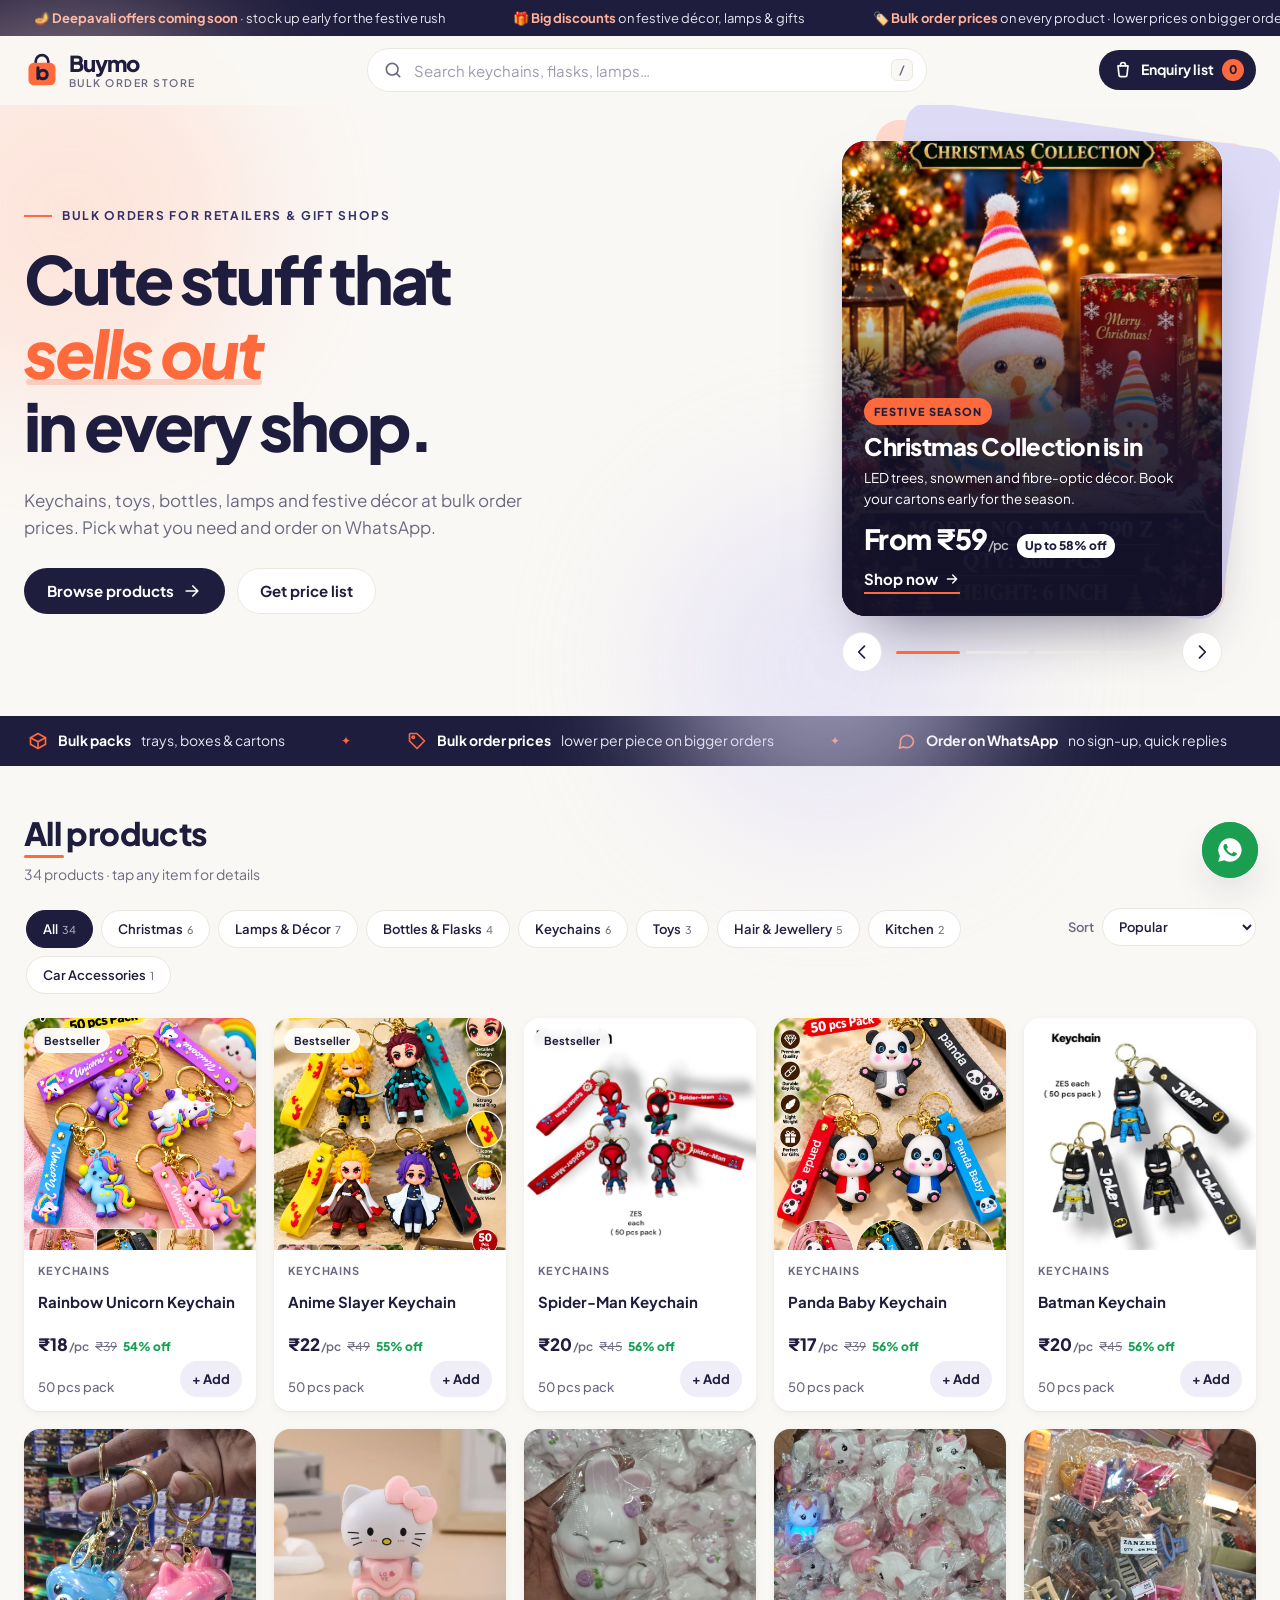
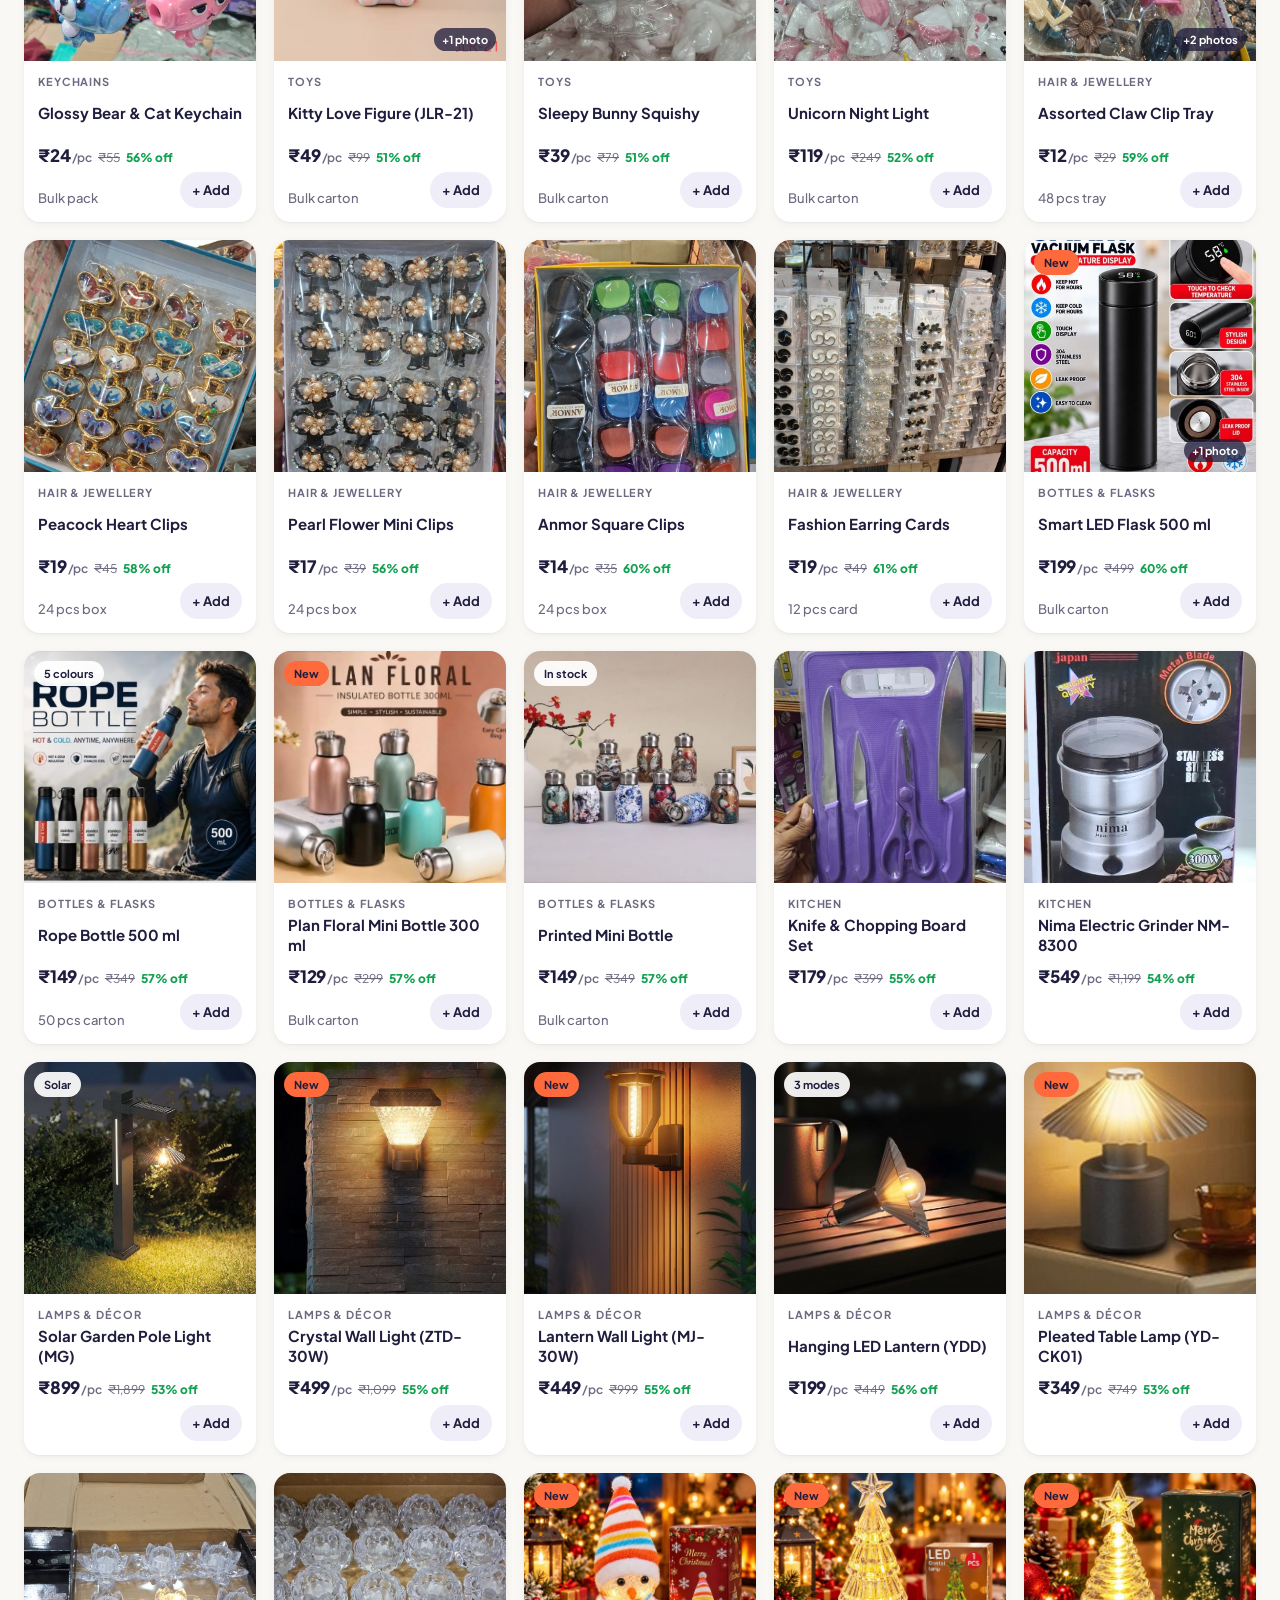
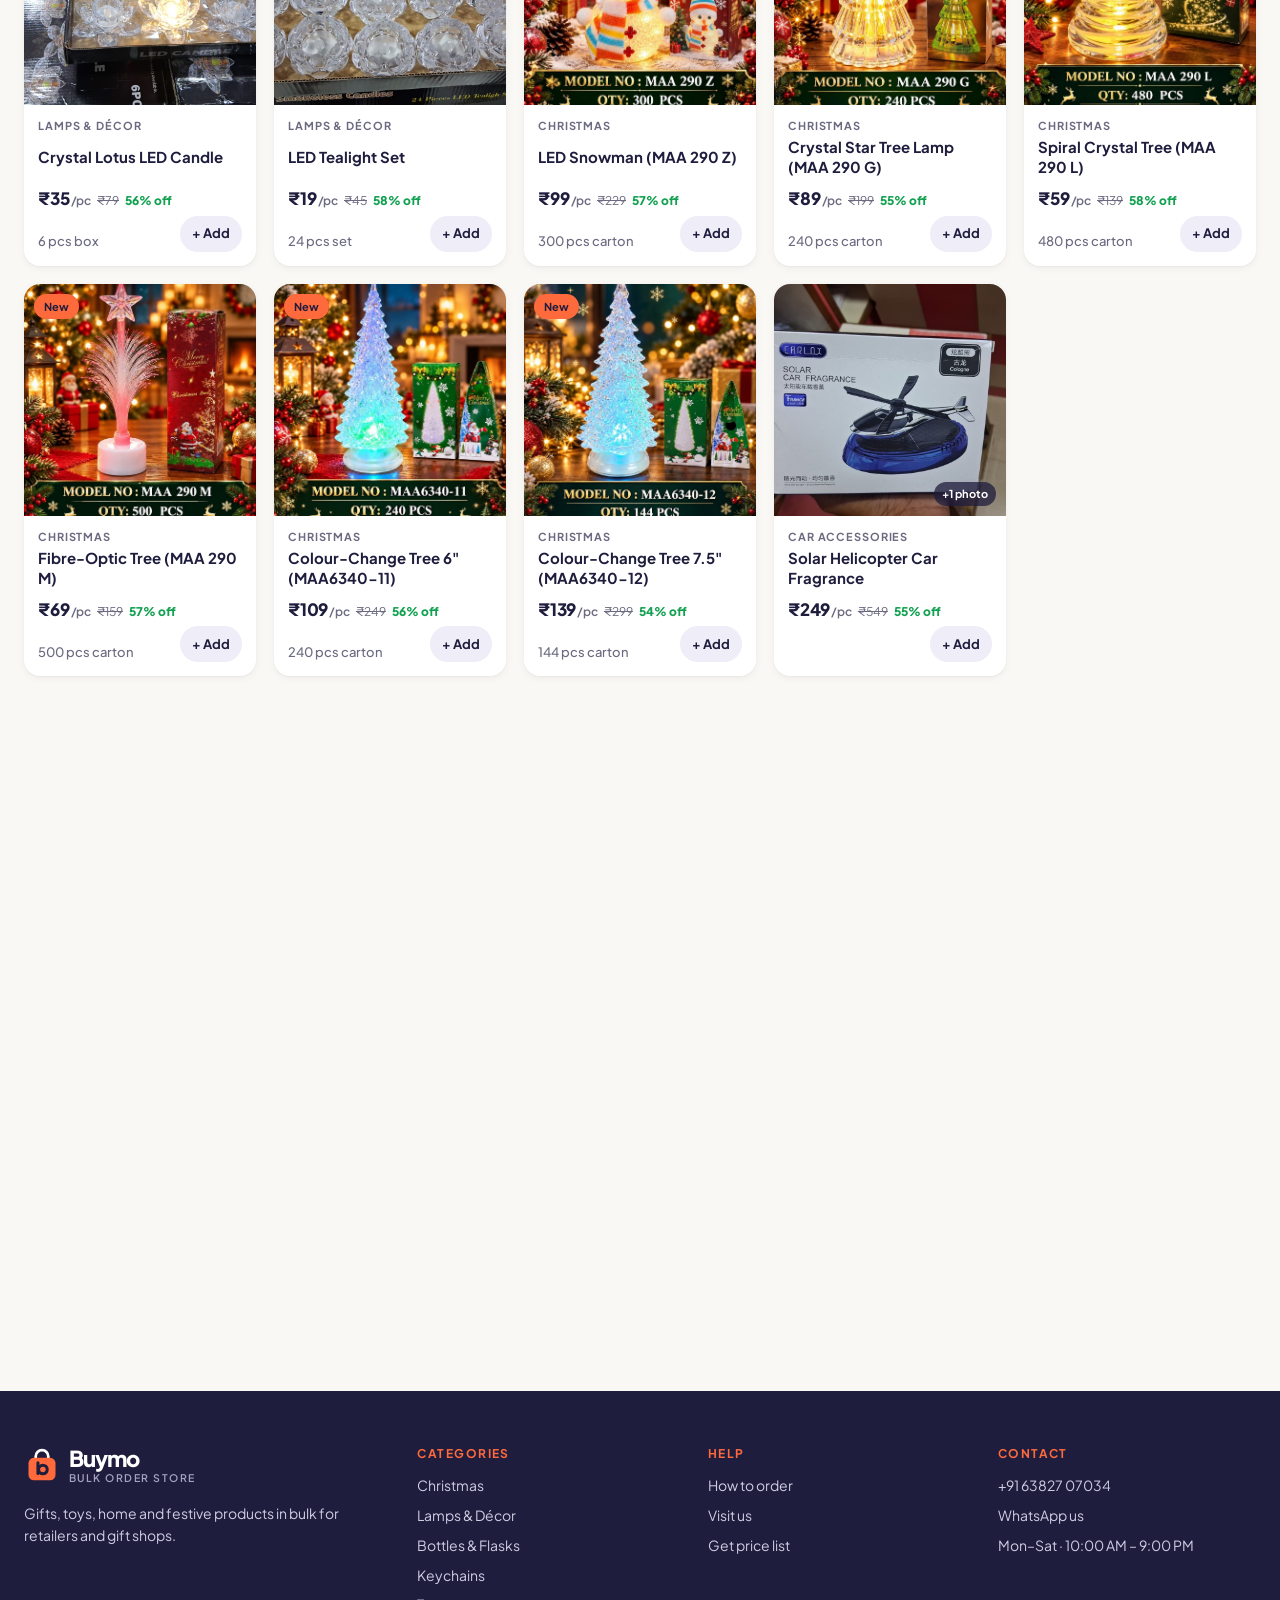
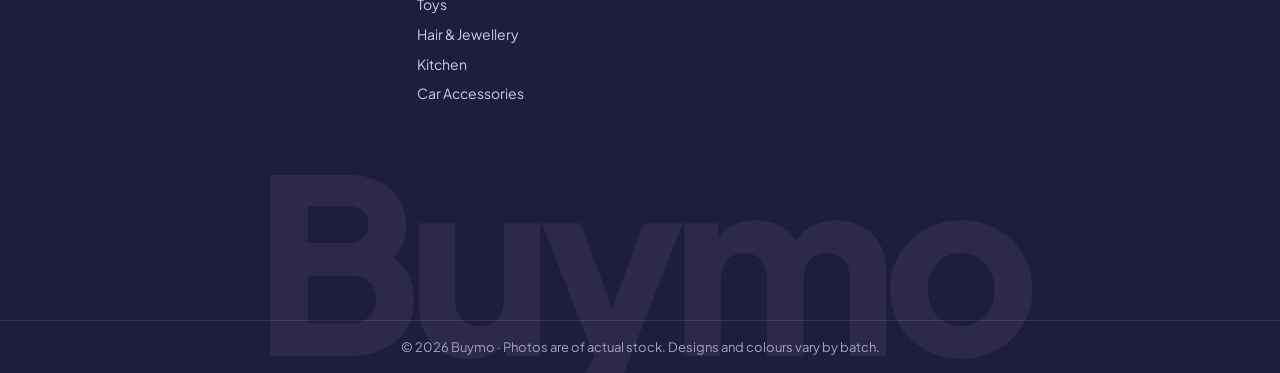
==== commit ec5afc75: "Say bulk orders instead of wholesale; tidy WhatsApp messages Reword all site copy to "bulk orders" a" ====
--- a/index.html
+++ b/index.html
@@ -3,14 +3,14 @@
 <head>
   <meta charset="utf-8">
   <meta name="viewport" content="width=device-width, initial-scale=1">
-  <title>Buymo · Wholesale Gifts, Toys &amp; Accessories</title>
-  <meta name="description" content="Wholesale keychains, toys, hair clips, bottles &amp; flasks, lamps, Christmas décor, kitchen and car accessories at wholesale prices. Enquire on WhatsApp.">
+  <title>Buymo · Gifts, Toys &amp; Accessories in Bulk</title>
+  <meta name="description" content="Keychains, toys, hair clips, bottles &amp; flasks, lamps, Christmas décor, kitchen and car accessories for bulk orders. Enquire on WhatsApp.">
   <meta name="theme-color" content="#faf8f5">
   <link rel="icon" href="favicon.svg" type="image/svg+xml">
   <link rel="preconnect" href="https://fonts.googleapis.com">
   <link rel="preconnect" href="https://fonts.gstatic.com" crossorigin>
   <link href="https://fonts.googleapis.com/css2?family=Plus+Jakarta+Sans:ital,wght@0,400;0,500;0,600;0,700;0,800;1,700&display=swap" rel="stylesheet">
-  <link rel="stylesheet" href="styles.css?v=9">
+  <link rel="stylesheet" href="styles.css?v=10">
   <script>
     // Play the intro once per visit, and never for people who prefer less motion.
     try {
@@ -45,7 +45,7 @@
           <path d="M50 88q10 10 20 0" fill="none" stroke="#1F1D3D" stroke-width="4" stroke-linecap="round"/>
         </g>
       </svg>
-      <p class="intro-name">Buymo<small>Wholesale Store</small></p>
+      <p class="intro-name">Buymo<small>Bulk Order Store</small></p>
     </div>
     <button class="intro-skip" id="introSkip">Skip</button>
   </div>
@@ -55,7 +55,7 @@
     <div class="announce-track" id="announce">
       <span>🪔 <b>Deepavali offers coming soon</b> · stock up early for the festive rush</span>
       <span>🎁 <b>Big discounts</b> on festive décor, lamps &amp; gifts</span>
-      <span>🏷️ <b>Wholesale prices</b> on every product · better prices on bigger orders</span>
+      <span>🏷️ <b>Bulk order prices</b> on every product · lower prices on bigger orders</span>
       <span>🚚 <b>Pickup or dispatch</b> · order on WhatsApp in one tap</span>
       <span>✨ <b>New stock every week</b> · lamps, bottles &amp; Christmas décor just landed</span>
     </div>
@@ -71,7 +71,7 @@
           <path d="M15.5 17.5v12" stroke="#1F1D3D" stroke-width="3.4" stroke-linecap="round"/>
           <circle cx="21" cy="25" r="4.8" fill="none" stroke="#1F1D3D" stroke-width="3.4"/>
         </svg>
-        <span class="logo-text"><b>Buymo</b><small>Wholesale Store</small></span>
+        <span class="logo-text"><b>Buymo</b><small>Bulk Order Store</small></span>
       </a>
 
       <form class="search" id="searchForm" role="search" autocomplete="off">
@@ -98,18 +98,18 @@
       <div class="blob b2" aria-hidden="true"></div>
 
       <div class="hero-copy">
-        <p class="kicker">Wholesale prices for retailers &amp; gift shops</p>
+        <p class="kicker">Bulk orders for retailers &amp; gift shops</p>
         <h1 class="hero-title">
           <span class="ln"><span>Cute stuff that</span></span>
           <span class="ln"><span class="rotator" id="rotator" aria-live="polite"><span class="rot-word is-in">sells out</span></span></span>
           <span class="ln"><span>in every shop.</span></span>
         </h1>
-        <p class="lead">Keychains, toys, bottles, lamps and festive décor at wholesale prices. Pick what you need and order on WhatsApp.</p>
+        <p class="lead">Keychains, toys, bottles, lamps and festive décor at bulk order prices. Pick what you need and order on WhatsApp.</p>
         <div class="hero-actions">
           <a href="#catalogue" class="btn btn-primary">Browse products
             <svg viewBox="0 0 24 24" aria-hidden="true"><path d="M5 12h14M13 6l6 6-6 6"/></svg>
           </a>
-          <a href="#" class="btn btn-ghost" data-wa="Hi! I'd like the latest wholesale price list.">Get price list</a>
+          <a href="#" class="btn btn-ghost" data-wa="Hi Buymo! Could you please share your latest price list for bulk orders?">Get price list</a>
         </div>
       </div>
 
@@ -129,7 +129,7 @@
     <section class="ticker" aria-label="Why order from us">
       <div class="ticker-track" id="ticker">
         <span><svg viewBox="0 0 24 24" aria-hidden="true"><path d="M21 8 12 3 3 8v8l9 5 9-5V8Z"/><path d="m3 8 9 5 9-5M12 13v8"/></svg><b>Bulk packs</b> trays, boxes &amp; cartons</span>
-        <span><svg viewBox="0 0 24 24" aria-hidden="true"><path d="M3 12V4a1 1 0 0 1 1-1h8l9 9-9 9-9-9Z"/><circle cx="7.5" cy="7.5" r="1.5"/></svg><b>Wholesale prices</b> lower per piece on bigger orders</span>
+        <span><svg viewBox="0 0 24 24" aria-hidden="true"><path d="M3 12V4a1 1 0 0 1 1-1h8l9 9-9 9-9-9Z"/><circle cx="7.5" cy="7.5" r="1.5"/></svg><b>Bulk order prices</b> lower per piece on bigger orders</span>
         <span><svg viewBox="0 0 24 24" aria-hidden="true"><path d="M21 12a8 8 0 0 1-11.6 7.1L4 20.5l1.4-5.1A8 8 0 1 1 21 12Z"/></svg><b>Order on WhatsApp</b> no sign-up, quick replies</span>
         <span><svg viewBox="0 0 24 24" aria-hidden="true"><path d="M3 6h11v10H3zM14 10h4l3 3v3h-7"/><circle cx="7" cy="17.5" r="1.8"/><circle cx="17" cy="17.5" r="1.8"/></svg><b>Pickup or dispatch</b> collect in store or we ship</span>
         <span><svg viewBox="0 0 24 24" aria-hidden="true"><path d="M12 3v3M12 18v3M3 12h3M18 12h3M5.6 5.6l2.1 2.1M16.3 16.3l2.1 2.1M5.6 18.4l2.1-2.1M16.3 7.7l2.1-2.1"/></svg><b>New stock</b> every week</span>
@@ -171,7 +171,7 @@
         <p>We stock far more than we list here. Ask us and we'll check the shop for you.</p>
         <div class="empty-actions">
           <button class="btn btn-ghost" id="resetFilters">Show all products</button>
-          <a href="#" class="btn btn-wa" id="askMissing" data-wa="Hi! Do you have this item?">Ask on WhatsApp</a>
+          <a href="#" class="btn btn-wa" id="askMissing" data-wa="Hi Buymo! Do you have this item in stock?">Ask on WhatsApp</a>
         </div>
       </div>
     </section>
@@ -197,7 +197,7 @@
           <div><dt>Phone</dt><dd><a data-store="phone" href="tel:+916382707034">+91 63827 07034</a></dd></div>
         </dl>
         <div class="visit-actions">
-          <a href="#" class="btn btn-wa" data-wa="Hi! I'd like to visit the shop. Can you share the location?">Chat on WhatsApp</a>
+          <a href="#" class="btn btn-wa" data-wa="Hi Buymo! I'd like to visit your shop. Could you please share the location?">Chat on WhatsApp</a>
           <a class="btn btn-ghost" data-store="phone" href="tel:+916382707034">Call us</a>
         </div>
       </div>
@@ -219,9 +219,9 @@
             <path d="M15.5 17.5v12" stroke="#1F1D3D" stroke-width="3.4" stroke-linecap="round"/>
             <circle cx="21" cy="25" r="4.8" fill="none" stroke="#1F1D3D" stroke-width="3.4"/>
           </svg>
-          <span class="logo-text"><b>Buymo</b><small>Wholesale Store</small></span>
+          <span class="logo-text"><b>Buymo</b><small>Bulk Order Store</small></span>
         </a>
-        <p>Wholesale gifts, toys, home and festive products for retailers and gift shops.</p>
+        <p>Gifts, toys, home and festive products in bulk for retailers and gift shops.</p>
       </div>
       <div>
         <h3>Categories</h3>
@@ -232,14 +232,14 @@
         <ul>
           <li><a href="#how">How to order</a></li>
           <li><a href="#visit">Visit us</a></li>
-          <li><a href="#" data-wa="Hi! I'd like the latest wholesale price list.">Get price list</a></li>
+          <li><a href="#" data-wa="Hi Buymo! Could you please share your latest price list for bulk orders?">Get price list</a></li>
         </ul>
       </div>
       <div>
         <h3>Contact</h3>
         <ul>
           <li><a data-store="phone" href="tel:+916382707034">+91 63827 07034</a></li>
-          <li><a href="#" data-wa="Hi! I have a wholesale enquiry.">WhatsApp us</a></li>
+          <li><a href="#" data-wa="Hi Buymo! I have a question about a bulk order.">WhatsApp us</a></li>
           <li data-store="hours">Mon–Sat · 10:00 AM – 9:00 PM</li>
         </ul>
       </div>
@@ -249,7 +249,7 @@
   </footer>
 
   <!-- Desktop WhatsApp button -->
-  <a href="#" class="wa-float" data-wa="Hi! I have a wholesale enquiry." aria-label="Chat on WhatsApp">
+  <a href="#" class="wa-float" data-wa="Hi Buymo! I have a question about a bulk order." aria-label="Chat on WhatsApp">
     <svg viewBox="0 0 24 24" aria-hidden="true"><path d="M12 2a10 10 0 0 0-8.6 15.1L2 22l5-1.3A10 10 0 1 0 12 2Zm5.3 14.1c-.2.6-1.3 1.2-1.8 1.2-.5.1-1 .1-3.3-.8-2.8-1.1-4.5-4-4.7-4.2-.1-.2-1.1-1.5-1.1-2.9 0-1.4.7-2 1-2.3.2-.3.5-.3.7-.3h.5c.2 0 .4 0 .6.5l.8 2c.1.2.1.4 0 .5l-.4.6-.4.4c-.1.2-.3.3-.1.6.2.3.8 1.3 1.7 2.1 1.2 1 2.1 1.3 2.4 1.5.3.1.5.1.7-.1l.9-1.1c.2-.3.4-.2.7-.1l1.9.9c.3.1.5.2.5.3.1.2.1.7-.1 1.2Z"/></svg>
   </a>
 
@@ -257,7 +257,7 @@
   <nav class="bottom-nav" aria-label="Quick actions">
     <a href="#top"><svg viewBox="0 0 24 24" aria-hidden="true"><path d="m3 11 9-7 9 7v9a1 1 0 0 1-1 1h-5v-6H9v6H4a1 1 0 0 1-1-1v-9Z"/></svg>Home</a>
     <a href="#catalogue"><svg viewBox="0 0 24 24" aria-hidden="true"><rect x="4" y="4" width="6.5" height="6.5" rx="1.5"/><rect x="13.5" y="4" width="6.5" height="6.5" rx="1.5"/><rect x="4" y="13.5" width="6.5" height="6.5" rx="1.5"/><rect x="13.5" y="13.5" width="6.5" height="6.5" rx="1.5"/></svg>Products</a>
-    <a href="#" data-wa="Hi! I have a wholesale enquiry."><svg viewBox="0 0 24 24" aria-hidden="true"><path d="M21 12a8 8 0 0 1-11.6 7.1L4 20.5l1.4-5.1A8 8 0 1 1 21 12Z"/></svg>WhatsApp</a>
+    <a href="#" data-wa="Hi Buymo! I have a question about a bulk order."><svg viewBox="0 0 24 24" aria-hidden="true"><path d="M21 12a8 8 0 0 1-11.6 7.1L4 20.5l1.4-5.1A8 8 0 1 1 21 12Z"/></svg>WhatsApp</a>
     <button id="navCart"><svg viewBox="0 0 24 24" aria-hidden="true"><path d="M6 7h12l-1.2 11.2a2 2 0 0 1-2 1.8H9.2a2 2 0 0 1-2-1.8L6 7Z"/><path d="M9 7V6a3 3 0 0 1 6 0v1"/></svg>Enquiry<b class="nav-badge" id="navCount" hidden>0</b></button>
   </nav>
 
@@ -315,13 +315,13 @@
           <button class="btn btn-primary" id="qvAdd">Add to list</button>
           <a href="#" class="btn btn-wa" id="qvAsk">Ask on WhatsApp</a>
         </div>
-        <p class="qv-note">Wholesale price per piece. Even lower prices on bigger orders, confirmed on WhatsApp.</p>
+        <p class="qv-note">Bulk order price per piece. Bigger orders get even lower prices, confirmed on WhatsApp.</p>
       </div>
     </div>
   </div>
 
   <div class="toast" id="toast" role="status"></div>
 
-  <script src="script.js?v=9"></script>
+  <script src="script.js?v=10"></script>
 </body>
 </html>
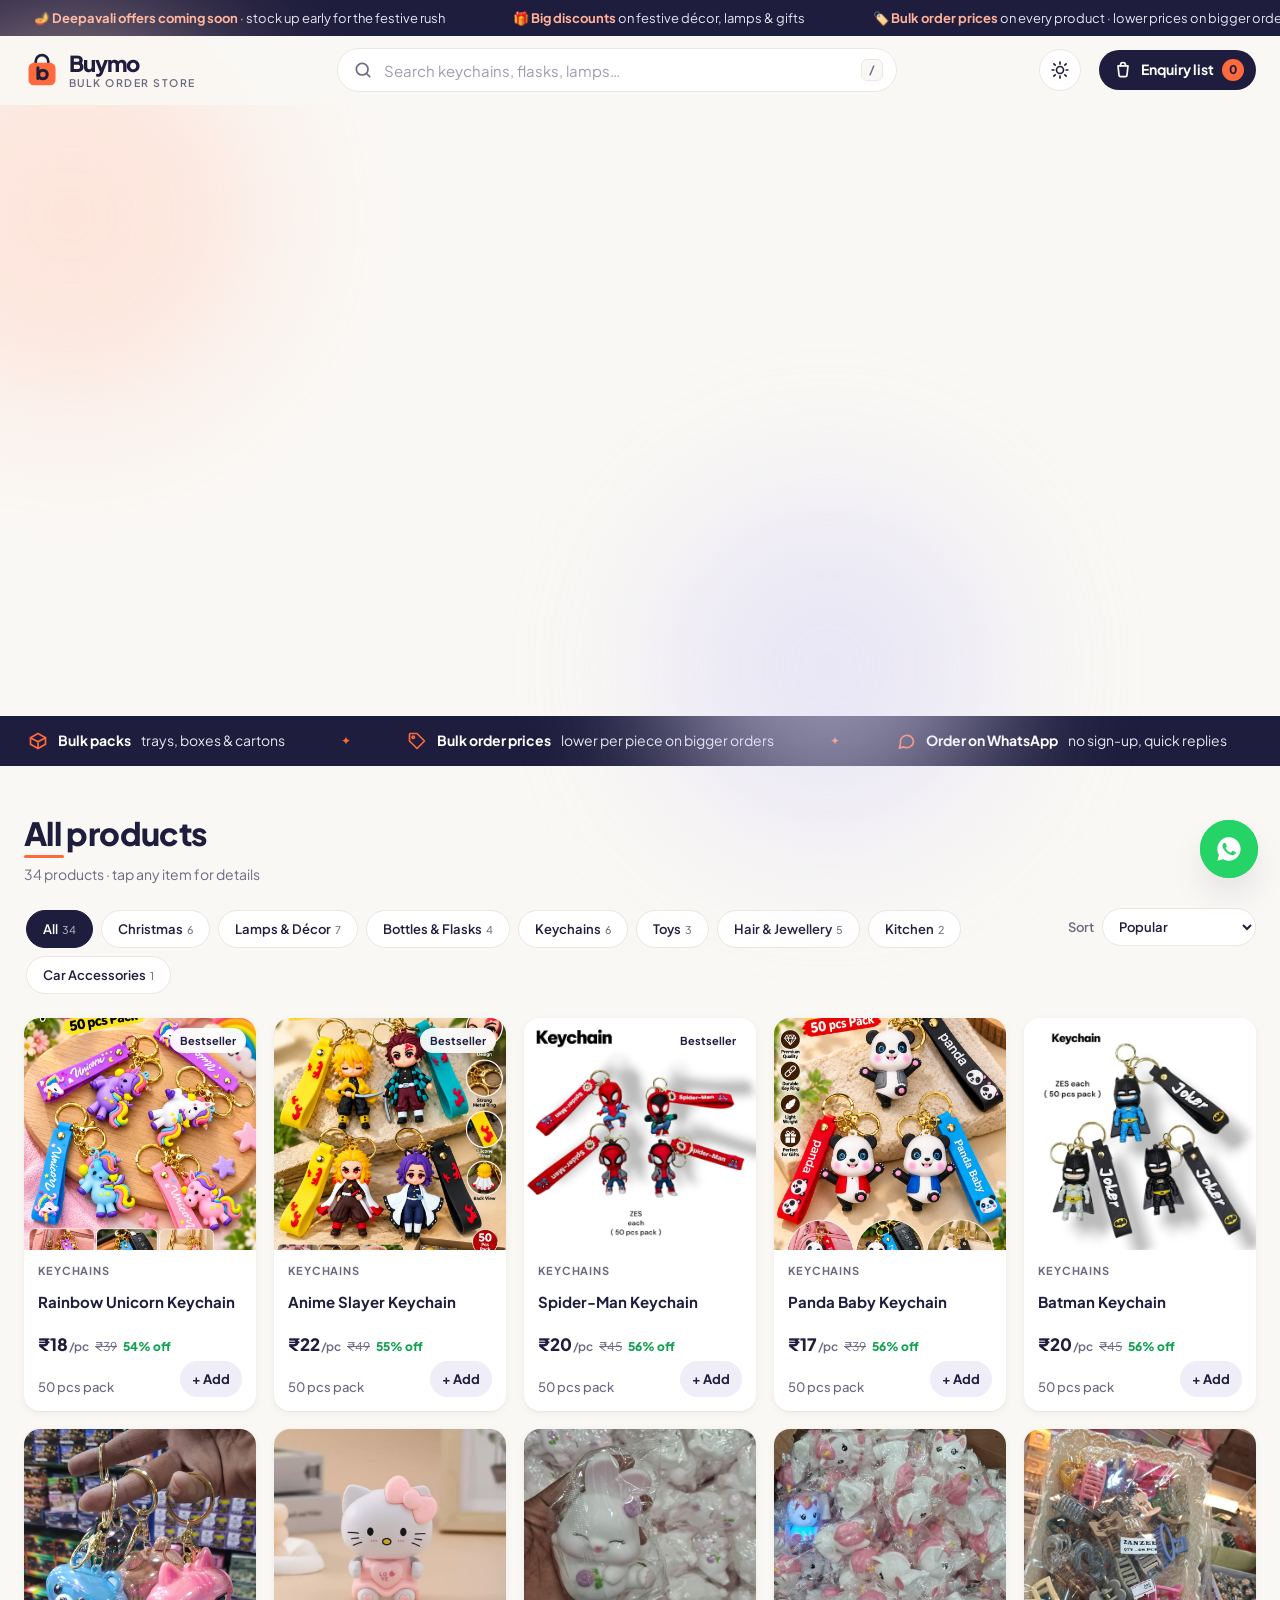
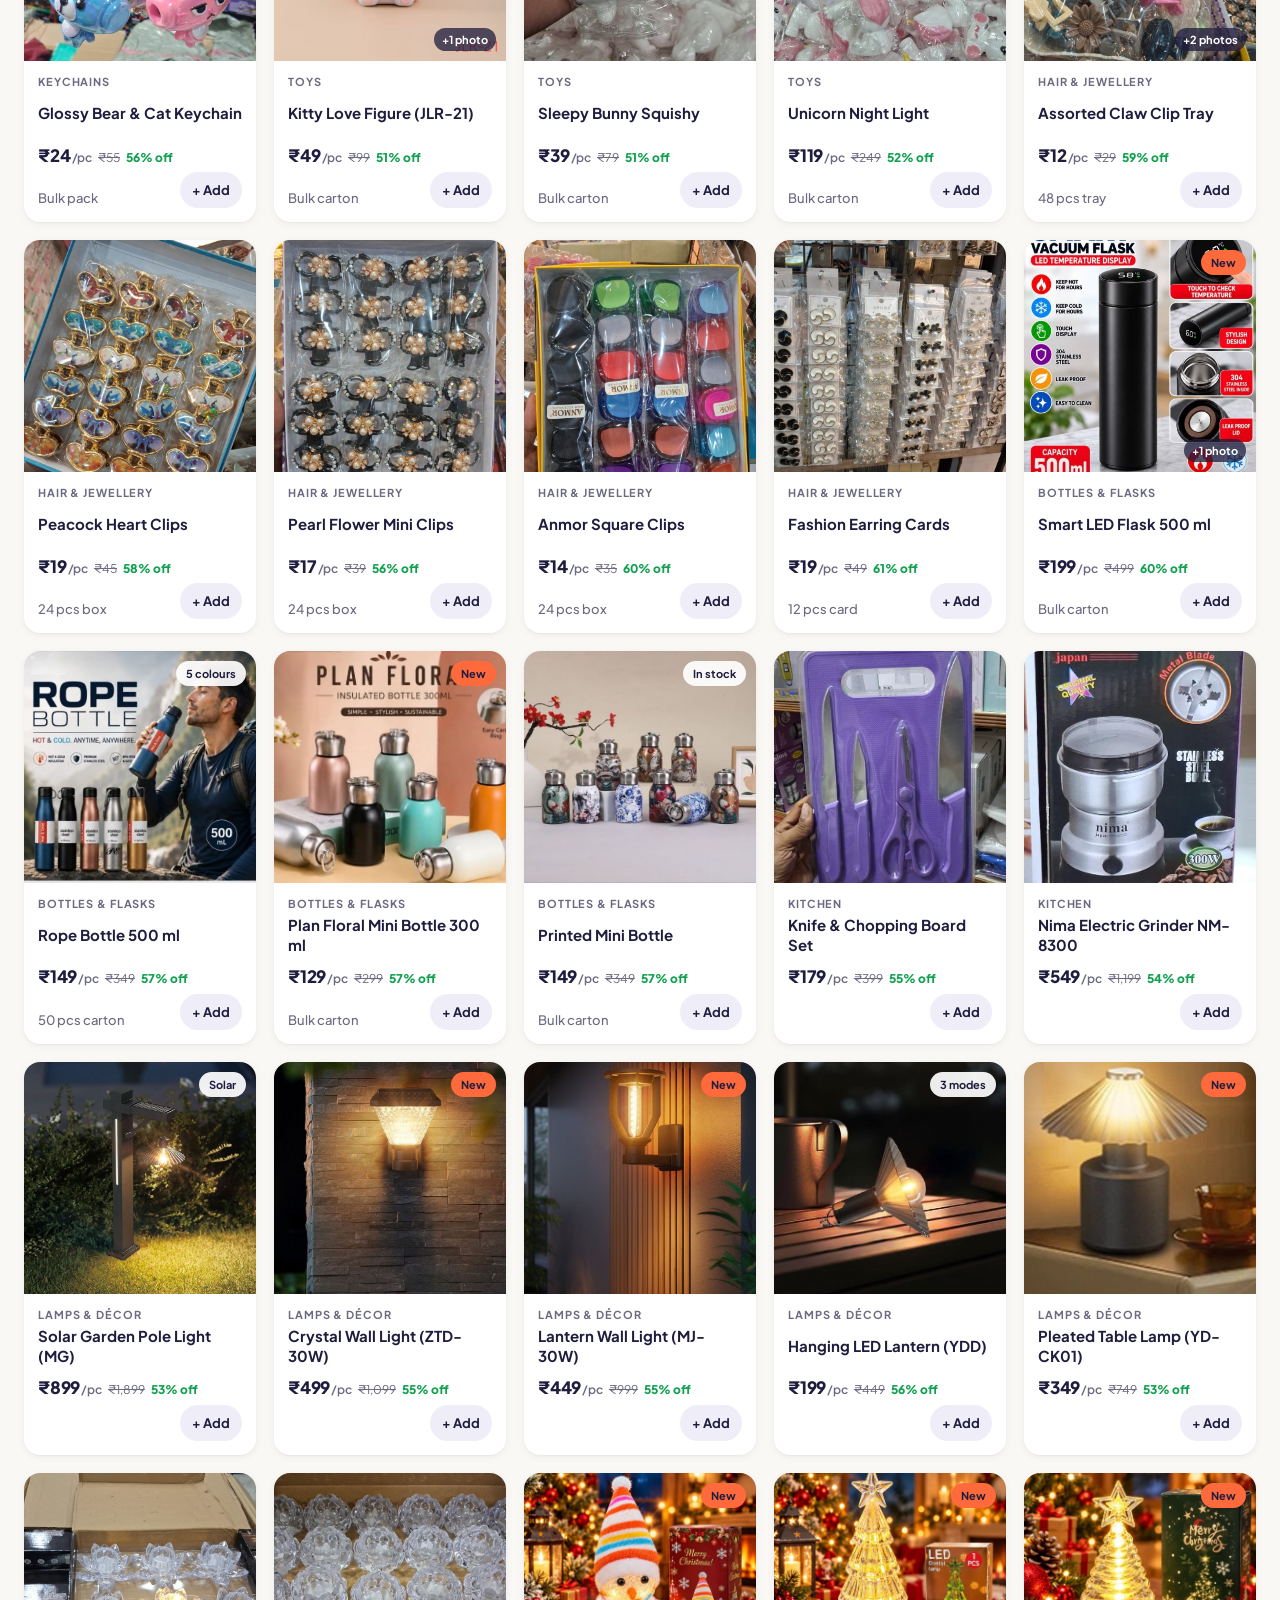
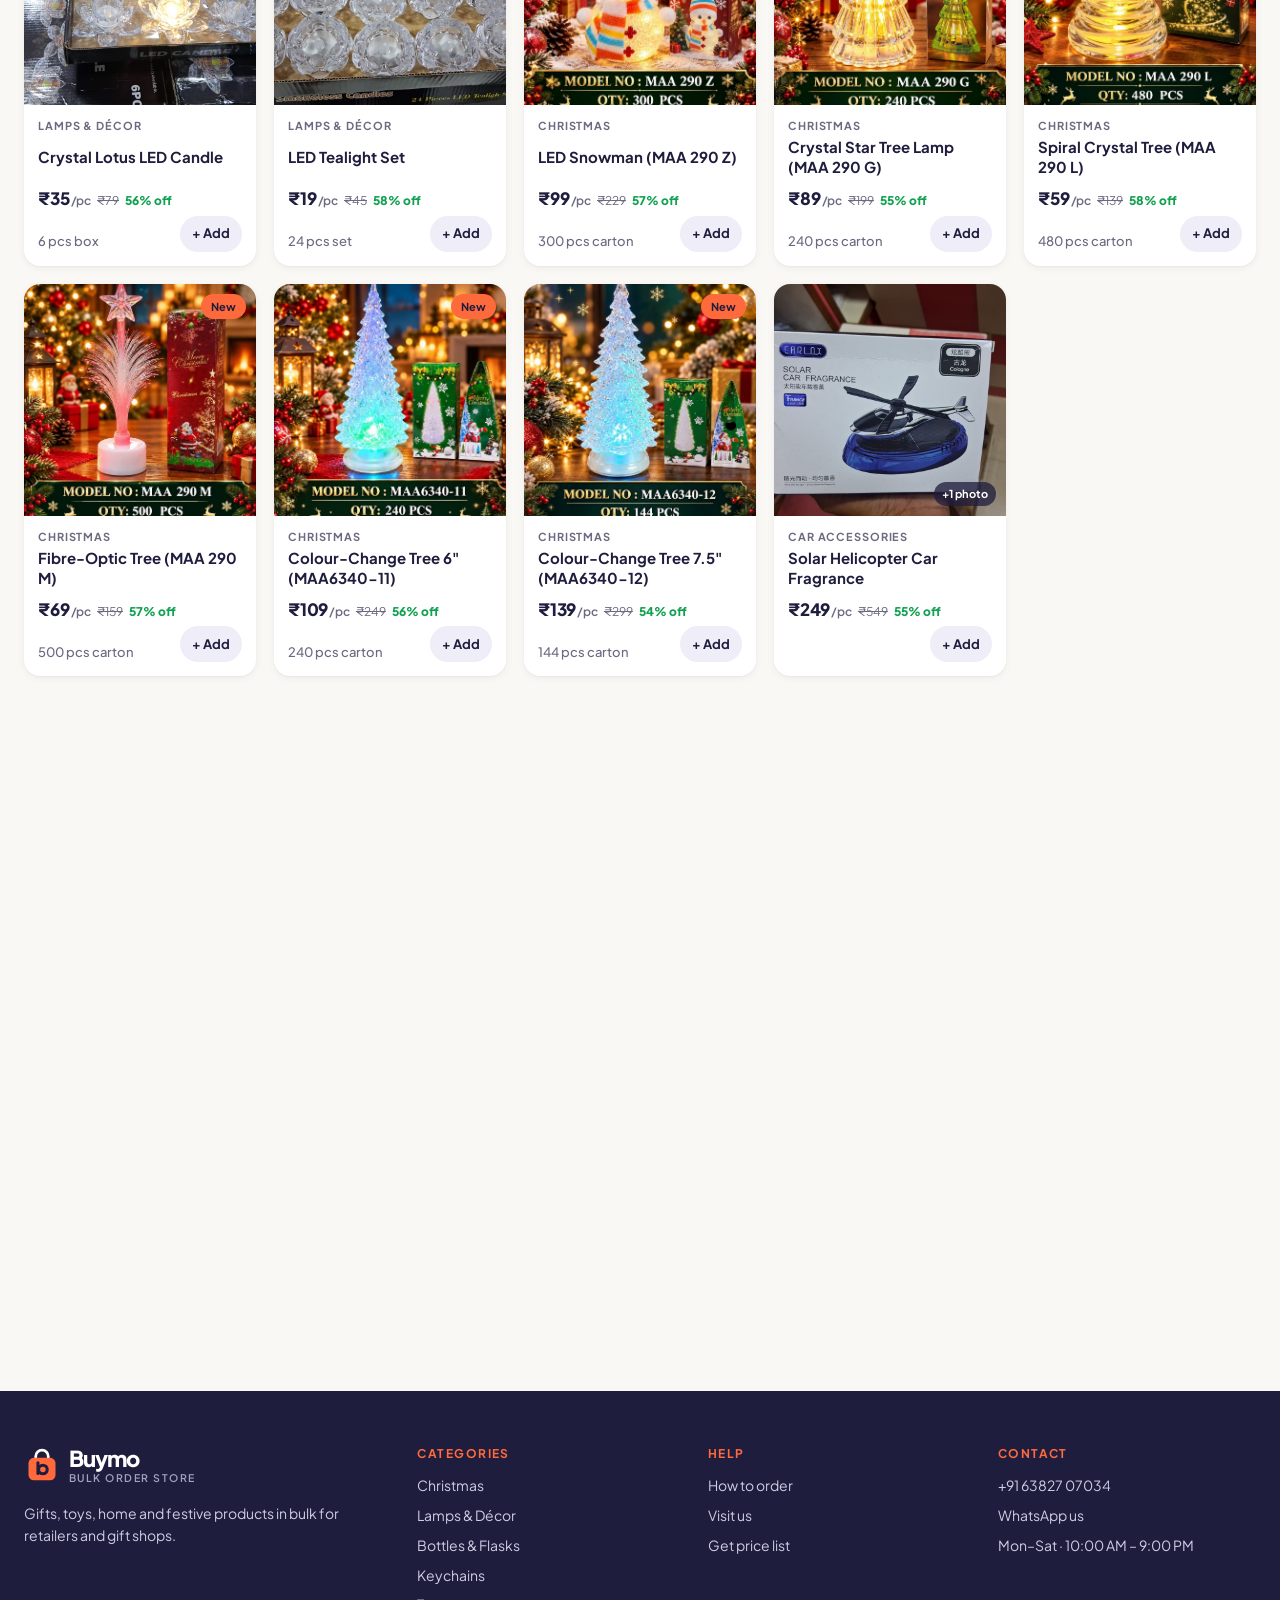
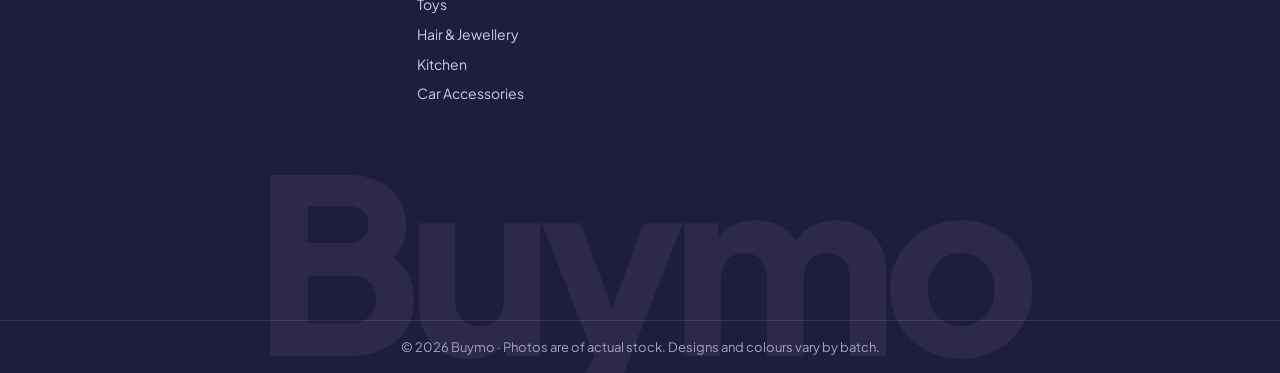
==== commit 1832588e: "Add light/dark mode, smoother add-to-list animation - Theme toggle with circular reveal; follows dev" ====
--- a/index.html
+++ b/index.html
@@ -10,8 +10,14 @@
   <link rel="preconnect" href="https://fonts.googleapis.com">
   <link rel="preconnect" href="https://fonts.gstatic.com" crossorigin>
   <link href="https://fonts.googleapis.com/css2?family=Plus+Jakarta+Sans:ital,wght@0,400;0,500;0,600;0,700;0,800;1,700&display=swap" rel="stylesheet">
-  <link rel="stylesheet" href="styles.css?v=10">
+  <link rel="stylesheet" href="styles.css?v=12">
   <script>
+    // Use the saved theme, otherwise follow the device setting.
+    try {
+      var theme = localStorage.getItem("theme") || (matchMedia("(prefers-color-scheme: dark)").matches ? "dark" : "light");
+      document.documentElement.dataset.theme = theme;
+      if (theme === "dark") document.querySelector('meta[name="theme-color"]').content = "#121120";
+    } catch (e) {}
     // Play the intro once per visit, and never for people who prefer less motion.
     try {
       if (sessionStorage.getItem("introSeen") || matchMedia("(prefers-reduced-motion: reduce)").matches) document.documentElement.classList.add("no-intro");
@@ -82,6 +88,10 @@
       </form>
 
       <div class="header-actions">
+        <button class="theme-btn" id="themeBtn" aria-label="Switch to dark mode" aria-pressed="false">
+          <svg class="i-sun" viewBox="0 0 24 24" aria-hidden="true"><circle cx="12" cy="12" r="4.2"/><path d="M12 2.5v2.2M12 19.3v2.2M4.6 4.6l1.6 1.6M17.8 17.8l1.6 1.6M2.5 12h2.2M19.3 12h2.2M4.6 19.4l1.6-1.6M17.8 6.2l1.6-1.6"/></svg>
+          <svg class="i-moon" viewBox="0 0 24 24" aria-hidden="true"><path d="M20.5 14.2A8.5 8.5 0 0 1 9.8 3.5a8.5 8.5 0 1 0 10.7 10.7Z"/></svg>
+        </button>
         <button class="h-cart" id="openDrawer" aria-label="Open enquiry list">
           <svg viewBox="0 0 24 24" aria-hidden="true"><path d="M6 7h12l-1.2 11.2a2 2 0 0 1-2 1.8H9.2a2 2 0 0 1-2-1.8L6 7Z"/><path d="M9 7V6a3 3 0 0 1 6 0v1"/></svg>
           <span class="hide-sm">Enquiry list</span>
@@ -257,7 +267,6 @@
   <nav class="bottom-nav" aria-label="Quick actions">
     <a href="#top"><svg viewBox="0 0 24 24" aria-hidden="true"><path d="m3 11 9-7 9 7v9a1 1 0 0 1-1 1h-5v-6H9v6H4a1 1 0 0 1-1-1v-9Z"/></svg>Home</a>
     <a href="#catalogue"><svg viewBox="0 0 24 24" aria-hidden="true"><rect x="4" y="4" width="6.5" height="6.5" rx="1.5"/><rect x="13.5" y="4" width="6.5" height="6.5" rx="1.5"/><rect x="4" y="13.5" width="6.5" height="6.5" rx="1.5"/><rect x="13.5" y="13.5" width="6.5" height="6.5" rx="1.5"/></svg>Products</a>
-    <a href="#" data-wa="Hi Buymo! I have a question about a bulk order."><svg viewBox="0 0 24 24" aria-hidden="true"><path d="M21 12a8 8 0 0 1-11.6 7.1L4 20.5l1.4-5.1A8 8 0 1 1 21 12Z"/></svg>WhatsApp</a>
     <button id="navCart"><svg viewBox="0 0 24 24" aria-hidden="true"><path d="M6 7h12l-1.2 11.2a2 2 0 0 1-2 1.8H9.2a2 2 0 0 1-2-1.8L6 7Z"/><path d="M9 7V6a3 3 0 0 1 6 0v1"/></svg>Enquiry<b class="nav-badge" id="navCount" hidden>0</b></button>
   </nav>
 
@@ -322,6 +331,6 @@
 
   <div class="toast" id="toast" role="status"></div>
 
-  <script src="script.js?v=10"></script>
+  <script src="script.js?v=12"></script>
 </body>
 </html>
--- a/styles.css
+++ b/styles.css
@@ -11,10 +11,24 @@
   --accent-tint: #fff1eb;
   --green: #12a150;
   --wa: #1c9e50;
+  --wa-brand: #25d366;
   --radius: 16px;
   --shadow: 0 1px 2px rgba(27, 31, 29, .05), 0 2px 8px rgba(27, 31, 29, .05);
   --shadow-lg: 0 18px 40px -14px rgba(31, 29, 61, .32);
   --ease: cubic-bezier(.2, .8, .2, 1);
+  --heading: #1f1d3d;
+  --on-accent: #1f1d3d;
+  --btn-bg: #1f1d3d;
+  --btn-bg-hover: #34316a;
+  --btn-fg: #ffffff;
+  --band: #1f1d3d;
+  --header-bg: rgba(250, 248, 245, .86);
+  --blob-1: #ffd9cb;
+  --blob-2: #dedbf6;
+  --tag-bg: rgba(255, 255, 255, .92);
+  --body-strong: #4a4960;
+  --nav-bg: rgba(31, 29, 61, .96);
+  color-scheme: light;
   --font: "Plus Jakarta Sans", system-ui, -apple-system, "Segoe UI", Roboto, sans-serif;
   --header-h: 68px;
   --wrap: 1280px;
@@ -58,21 +72,21 @@
 .btn svg { transition: transform .3s var(--ease); }
 .btn:hover svg { transform: translateX(3px); }
 .btn-block { width: 100%; }
-.btn-primary { background: var(--brand); color: #fff; }
-.btn-primary:hover { background: var(--brand-2); }
-.btn-ghost { border-color: var(--line); background: var(--surface); color: var(--brand); }
-.btn-ghost:hover { border-color: var(--brand); }
+.btn-primary { background: var(--btn-bg); color: var(--btn-fg); }
+.btn-primary:hover { background: var(--btn-bg-hover); }
+.btn-ghost { border-color: var(--line); background: var(--surface); color: var(--heading); }
+.btn-ghost:hover { border-color: var(--heading); }
 .btn-wa { background: var(--wa); color: #fff; }
 .btn-wa:hover { background: #178a45; }
 .btn:disabled { opacity: .45; cursor: not-allowed; }
-.link-btn { color: var(--brand); font-weight: 700; font-size: inherit; text-decoration: underline; text-decoration-color: var(--accent); text-underline-offset: 3px; }
+.link-btn { color: var(--heading); font-weight: 700; font-size: inherit; text-decoration: underline; text-decoration-color: var(--accent); text-underline-offset: 3px; }
 .icon-btn { width: 40px; height: 40px; border-radius: 50%; display: grid; place-items: center; color: var(--muted); transition: background .2s, color .2s, transform .3s var(--ease); }
 .icon-btn:hover { background: var(--paper); color: var(--ink); transform: rotate(90deg); }
 
 /* ---------- Header ---------- */
 .header {
   position: sticky; top: 0; z-index: 40;
-  background: rgba(250, 248, 245, .86);
+  background: var(--header-bg);
   backdrop-filter: saturate(1.4) blur(14px); -webkit-backdrop-filter: saturate(1.4) blur(14px);
   border-bottom: 1px solid transparent;
   transition: border-color .3s, box-shadow .3s;
@@ -84,7 +98,7 @@
   transition: height .3s var(--ease);
 }
 .header.scrolled .header-in { height: 58px; }
-.logo { display: inline-flex; align-items: center; gap: 9px; color: var(--brand); flex-shrink: 0; }
+.logo { display: inline-flex; align-items: center; gap: 9px; color: var(--heading); flex-shrink: 0; }
 .logo-mark { width: 36px; height: 36px; stroke: none; transition: transform .5s var(--ease); }
 .logo:hover .logo-mark { transform: rotate(-8deg) translateY(-2px); }
 .logo-text { display: grid; line-height: 1; }
@@ -99,7 +113,7 @@
   transition: border-color .25s, box-shadow .25s;
 }
 .search input::placeholder { color: #9d9cae; }
-.search input:focus { outline: none; border-color: var(--brand); box-shadow: 0 0 0 4px var(--brand-tint); }
+.search input:focus { outline: none; border-color: var(--heading); box-shadow: 0 0 0 4px var(--brand-tint); }
 .search-kbd {
   position: absolute; right: 14px; top: 50%; translate: 0 -50%;
   font: 600 12px/1 var(--font); color: var(--muted); border: 1px solid var(--line); border-radius: 6px; padding: 4px 7px; background: var(--paper);
@@ -119,31 +133,31 @@
 .suggest li[aria-selected="true"], .suggest li:hover { background: var(--paper); }
 .suggest img { width: 40px; height: 40px; border-radius: 8px; object-fit: cover; }
 .suggest b { display: block; font-weight: 600; font-size: 14px; }
-.suggest mark { background: var(--accent-tint); color: var(--brand); border-radius: 3px; }
+.suggest mark { background: var(--accent-tint); color: var(--heading); border-radius: 3px; }
 .suggest small { color: var(--muted); font-size: 12px; }
-.suggest .sug-all { color: var(--brand); font-weight: 700; font-size: 14px; border-top: 1px solid var(--line); border-radius: 0 0 10px 10px; margin-top: 4px; padding-top: 12px; }
+.suggest .sug-all { color: var(--heading); font-weight: 700; font-size: 14px; border-top: 1px solid var(--line); border-radius: 0 0 10px 10px; margin-top: 4px; padding-top: 12px; }
 .suggest .sug-empty { color: var(--muted); cursor: default; font-size: 14px; }
 .suggest .sug-empty:hover { background: none; }
 
 .header-actions { display: flex; align-items: center; gap: 18px; }
-.h-link { font-weight: 600; font-size: 14px; white-space: nowrap; color: var(--brand); }
+.h-link { font-weight: 600; font-size: 14px; white-space: nowrap; color: var(--heading); }
 .h-link:hover { text-decoration: underline; text-decoration-color: var(--accent); text-underline-offset: 3px; }
 .h-cart {
   position: relative; display: inline-flex; align-items: center; gap: 8px;
-  background: var(--brand); color: #fff; font-weight: 700; font-size: 14px;
+  background: var(--btn-bg); color: var(--btn-fg); font-weight: 700; font-size: 14px;
   padding: 9px 12px 9px 14px; border-radius: 999px; transition: background .25s;
 }
-.h-cart:hover { background: var(--brand-2); }
+.h-cart:hover { background: var(--btn-bg-hover); }
 .badge {
   min-width: 22px; height: 22px; padding: 0 6px; border-radius: 11px;
-  background: var(--accent); color: var(--brand); font-size: 12px; font-weight: 800;
+  background: var(--accent); color: var(--on-accent); font-size: 12px; font-weight: 800;
   display: grid; place-items: center;
 }
 .bump { animation: bump .6s var(--ease); }
 @keyframes bump { 0% { transform: scale(1); } 30% { transform: scale(1.45) rotate(-8deg); } 60% { transform: scale(.9); } }
 
 /* ---------- Announcement ---------- */
-.announce { background: var(--brand); color: #e6e5f2; overflow: hidden; font-size: 13px; }
+.announce { background: var(--band); color: #e6e5f2; overflow: hidden; font-size: 13px; }
 .announce-track { display: flex; width: max-content; padding: 8px 0; animation: marquee 48s linear infinite; }
 .announce:hover .announce-track { animation-play-state: paused; }
 .announce span { padding: 0 34px; white-space: nowrap; }
@@ -156,15 +170,15 @@
   display: grid; grid-template-columns: 1fr auto; gap: 56px; align-items: center;
 }
 .blob { position: absolute; z-index: -1; border-radius: 50%; filter: blur(70px); opacity: .6; pointer-events: none; will-change: transform; }
-.b1 { width: 380px; height: 380px; background: #ffd9cb; top: -80px; left: -120px; animation: drift 18s ease-in-out infinite alternate; }
-.b2 { width: 340px; height: 340px; background: #dedbf6; bottom: -120px; right: 22%; animation: drift 24s ease-in-out infinite alternate-reverse; }
+.b1 { width: 380px; height: 380px; background: var(--blob-1); top: -80px; left: -120px; animation: drift 18s ease-in-out infinite alternate; }
+.b2 { width: 340px; height: 340px; background: var(--blob-2); bottom: -120px; right: 22%; animation: drift 24s ease-in-out infinite alternate-reverse; }
 @keyframes drift { to { transform: translate(70px, 40px) scale(1.15); } }
 .kicker {
   display: inline-flex; align-items: center; gap: 10px; margin: 0 0 18px;
   font-size: 12px; font-weight: 700; letter-spacing: .14em; text-transform: uppercase; color: var(--brand-2);
 }
 .kicker::before { content: ""; width: 28px; height: 2px; background: var(--accent); }
-.hero-title { font-size: clamp(38px, 5.2vw, 66px); font-weight: 800; letter-spacing: -.045em; line-height: 1.04; color: var(--brand); }
+.hero-title { font-size: clamp(38px, 5.2vw, 66px); font-weight: 800; letter-spacing: -.045em; line-height: 1.04; color: var(--heading); }
 .ln { display: block; overflow: hidden; padding-bottom: .08em; }
 .ln > span { display: inline-block; transform: translateY(105%); transition: transform 1s var(--ease); }
 .ln:nth-child(2) > span { transition-delay: .1s; }
@@ -195,12 +209,12 @@
 }
 .ready .showcase { opacity: 1; transform: none; }
 .sc-back { position: absolute; top: 0; left: 0; width: 100%; aspect-ratio: 4 / 5; border-radius: 24px; }
-.sc-back-1 { background: #ffd9cb; transform: translate(18px, -10px) rotate(4deg); animation: sway 7s ease-in-out infinite alternate; }
-.sc-back-2 { background: #dedbf6; transform: translate(32px, -18px) rotate(8deg); animation: sway 9s ease-in-out infinite alternate-reverse; }
+.sc-back-1 { background: var(--blob-1); transform: translate(18px, -10px) rotate(4deg); animation: sway 7s ease-in-out infinite alternate; }
+.sc-back-2 { background: var(--blob-2); transform: translate(32px, -18px) rotate(8deg); animation: sway 9s ease-in-out infinite alternate-reverse; }
 @keyframes sway { to { transform: translate(24px, -14px) rotate(6deg); } }
 .sc-frame {
   position: relative; z-index: 1; aspect-ratio: 4 / 5; border-radius: 24px; overflow: hidden;
-  background: var(--brand); box-shadow: 0 30px 60px -28px rgba(31, 29, 61, .6);
+  background: var(--band); box-shadow: 0 30px 60px -28px rgba(31, 29, 61, .6);
   transform: translateZ(0); touch-action: pan-y; cursor: pointer;
 }
 .sc-slide { position: absolute; inset: 0; opacity: 0; visibility: hidden; transition: opacity .9s ease, visibility 0s .9s; }
@@ -216,19 +230,19 @@
 .sc-slide.active .sc-copy > :nth-child(3) { transition-delay: .39s; }
 .sc-slide.active .sc-copy > :nth-child(4) { transition-delay: .46s; }
 .sc-slide.active .sc-copy > :nth-child(5) { transition-delay: .53s; }
-.sc-badge { font-size: 11px; font-weight: 800; letter-spacing: .12em; text-transform: uppercase; color: var(--brand); background: var(--accent); padding: 5px 10px; border-radius: 999px; }
+.sc-badge { font-size: 11px; font-weight: 800; letter-spacing: .12em; text-transform: uppercase; color: var(--on-accent); background: var(--accent); padding: 5px 10px; border-radius: 999px; }
 .sc-copy h2 { font-size: 24px; font-weight: 800; }
 .sc-copy p { margin: 0; font-size: 13.5px; opacity: .85; }
 .sc-price { display: flex; align-items: baseline; gap: 8px; }
 .sc-price b { font-size: 28px; font-weight: 800; letter-spacing: -.02em; }
 .sc-price b small { font-size: 13px; font-weight: 600; opacity: .7; }
-.sc-price span { font-size: 12px; font-weight: 800; color: var(--brand); background: #fff; padding: 3px 8px; border-radius: 999px; }
+.sc-price span { font-size: 12px; font-weight: 800; color: var(--on-accent); background: #fff; padding: 3px 8px; border-radius: 999px; }
 .sc-cta { display: inline-flex; align-items: center; gap: 6px; font-weight: 700; color: #fff; border-bottom: 2px solid var(--accent); padding-bottom: 2px; }
 .sc-cta svg { width: 16px; height: 16px; transition: transform .3s var(--ease); }
 .sc-cta:hover svg { transform: translateX(4px); }
 .sc-controls { position: relative; z-index: 1; display: flex; align-items: center; gap: 14px; margin-top: 16px; }
-.sc-btn { width: 40px; height: 40px; border-radius: 50%; display: grid; place-items: center; border: 1px solid var(--line); background: var(--surface); color: var(--brand); transition: border-color .2s, transform .2s; }
-.sc-btn:hover { border-color: var(--brand); }
+.sc-btn { width: 40px; height: 40px; border-radius: 50%; display: grid; place-items: center; border: 1px solid var(--line); background: var(--surface); color: var(--heading); transition: border-color .2s, transform .2s; }
+.sc-btn:hover { border-color: var(--heading); }
 .sc-btn:active { transform: scale(.92); }
 .sc-bar { flex: 1; display: grid; grid-auto-flow: column; gap: 6px; }
 .sc-bar button { height: 18px; display: grid; align-items: center; }
@@ -239,7 +253,7 @@
 @keyframes fill { to { transform: none; } }
 
 /* ---------- Ticker ---------- */
-.ticker { overflow: hidden; background: var(--brand); color: #e6e5f2; padding: 14px 0; }
+.ticker { overflow: hidden; background: var(--band); color: #e6e5f2; padding: 14px 0; }
 .ticker-track { display: flex; width: max-content; animation: marquee 38s linear infinite; }
 .ticker:hover .ticker-track { animation-play-state: paused; }
 .ticker span { display: inline-flex; align-items: center; gap: 10px; padding: 0 28px; font-size: 14px; white-space: nowrap; }
@@ -251,7 +265,7 @@
 /* ---------- Blocks ---------- */
 .block { max-width: var(--wrap); margin: 0 auto; padding: 48px 24px 8px; }
 .block-head { display: flex; align-items: flex-end; justify-content: space-between; gap: 16px; margin-bottom: 22px; }
-.sec-title { font-size: clamp(24px, 2.6vw, 32px); font-weight: 800; color: var(--brand); display: inline-block; position: relative; padding-bottom: 6px; }
+.sec-title { font-size: clamp(24px, 2.6vw, 32px); font-weight: 800; color: var(--heading); display: inline-block; position: relative; padding-bottom: 6px; }
 .sec-title::after { content: ""; position: absolute; left: 0; bottom: 0; width: 40px; height: 3px; border-radius: 2px; background: var(--accent); transform: scaleX(0); transform-origin: left; transition: transform .8s .2s var(--ease); }
 .in .sec-title::after { transform: none; }
 .block-head p { margin: 6px 0 0; color: var(--muted); font-size: 14px; }
@@ -280,9 +294,9 @@
 .tag {
   position: absolute; top: 10px; left: 10px; z-index: 1;
   font-size: 11px; font-weight: 700; padding: 4px 10px; border-radius: 999px;
-  background: rgba(255, 255, 255, .92); color: var(--brand); backdrop-filter: blur(4px);
-}
-.tag-new { background: var(--accent); color: var(--brand); }
+  background: var(--tag-bg); color: var(--heading); backdrop-filter: blur(4px);
+}
+.tag-new { background: var(--accent); color: var(--on-accent); }
 .more-imgs { position: absolute; right: 10px; bottom: 10px; font-size: 11px; font-weight: 700; padding: 3px 8px; border-radius: 999px; background: rgba(31, 29, 61, .75); color: #fff; }
 .card-body { display: grid; grid-template-columns: 1fr auto; grid-template-rows: auto auto 1fr; column-gap: 10px; padding: 12px 14px 14px; flex: 1; }
 .card-cat { grid-column: 1 / -1; font-size: 11px; font-weight: 700; letter-spacing: .08em; text-transform: uppercase; color: var(--muted); }
@@ -296,13 +310,12 @@
 .add-btn {
   align-self: end; height: 36px; min-width: 36px; padding: 0 12px; border-radius: 999px;
   display: inline-flex; align-items: center; justify-content: center; gap: 4px;
-  background: var(--brand-tint); color: var(--brand); font-weight: 700; font-size: 13px;
+  background: var(--brand-tint); color: var(--heading); font-weight: 700; font-size: 13px;
   transition: background .3s, color .3s, transform .2s;
 }
-.add-btn:hover { background: var(--brand); color: #fff; }
+.add-btn:hover { background: var(--btn-bg); color: var(--btn-fg); }
 .add-btn:active { transform: scale(.92); }
-.add-btn.added { background: var(--accent); color: var(--brand); }
-.fly { position: fixed; z-index: 90; border-radius: 50%; object-fit: cover; pointer-events: none; box-shadow: 0 10px 24px rgba(0, 0, 0, .25); border: 2px solid #fff; }
+.add-btn.added { background: var(--accent); color: var(--on-accent); }
 
 /* ---------- Catalogue ---------- */
 .toolbar { display: flex; align-items: flex-start; gap: 16px; margin-bottom: 22px; }
@@ -312,8 +325,8 @@
   flex-shrink: 0; padding: 8px 16px; border-radius: 999px; border: 1px solid var(--line);
   font-size: 13px; font-weight: 600; background: var(--surface); transition: background .25s, color .25s, border-color .25s;
 }
-.chip:hover { border-color: var(--brand); }
-.chip[aria-pressed="true"] { background: var(--brand); border-color: var(--brand); color: #fff; }
+.chip:hover { border-color: var(--heading); }
+.chip[aria-pressed="true"] { background: var(--btn-bg); border-color: var(--btn-bg); color: var(--btn-fg); }
 .chip small { opacity: .6; margin-left: 4px; font-weight: 500; }
 .sort { display: flex; align-items: center; gap: 8px; font-size: 13px; font-weight: 600; color: var(--muted); flex-shrink: 0; }
 .sort select { height: 38px; padding: 0 12px; border: 1px solid var(--line); border-radius: 999px; background: var(--surface); color: var(--ink); font-weight: 600; cursor: pointer; }
@@ -323,7 +336,7 @@
 .grid .card { animation: rise .55s var(--ease) both; animation-delay: calc(min(var(--i, 0), 12) * 35ms); }
 
 .empty { text-align: center; padding: 56px 16px; background: var(--surface); border-radius: var(--radius); }
-.empty h3 { font-size: 19px; margin-bottom: 6px; color: var(--brand); }
+.empty h3 { font-size: 19px; margin-bottom: 6px; color: var(--heading); }
 .empty p { color: var(--muted); margin: 0 auto 20px; max-width: 42ch; }
 .empty-actions { display: flex; justify-content: center; gap: 10px; flex-wrap: wrap; }
 
@@ -335,9 +348,9 @@
 .steps li { position: relative; z-index: 1; }
 .steps li > span {
   width: 44px; height: 44px; border-radius: 50%; display: grid; place-items: center; margin-bottom: 14px;
-  background: var(--brand); color: #fff; font-weight: 800; box-shadow: 0 0 0 6px var(--paper);
-}
-.steps h3 { font-size: 16px; margin-bottom: 4px; color: var(--brand); }
+  background: var(--btn-bg); color: var(--btn-fg); font-weight: 800; box-shadow: 0 0 0 6px var(--paper);
+}
+.steps h3 { font-size: 16px; margin-bottom: 4px; color: var(--heading); }
 .steps p { margin: 0; color: var(--muted); font-size: 14px; max-width: 30ch; }
 
 /* ---------- Visit ---------- */
@@ -347,14 +360,14 @@
 .info div { display: grid; grid-template-columns: 90px 1fr; gap: 8px; padding-bottom: 12px; border-bottom: 1px solid var(--line); }
 .info dt { color: var(--muted); font-size: 14px; }
 .info dd { margin: 0; font-weight: 600; }
-.info a { color: var(--brand); }
+.info a { color: var(--heading); }
 .visit-actions { display: flex; gap: 10px; flex-wrap: wrap; }
 .visit-photos { display: grid; grid-template-columns: 2fr 1fr; grid-template-rows: repeat(2, minmax(0, 1fr)); gap: 10px; height: 320px; }
 .visit-photos img { width: 100%; height: 100%; min-height: 0; object-fit: cover; border-radius: 14px; }
 .visit-photos img:first-child { grid-row: span 2; }
 
 /* ---------- Footer ---------- */
-.footer { background: var(--brand); color: #cfcde3; font-size: 14px; overflow: hidden; }
+.footer { background: var(--band); color: #cfcde3; font-size: 14px; overflow: hidden; }
 .footer-in {
   max-width: var(--wrap); margin: 0 auto; padding: 56px 24px 20px;
   display: grid; grid-template-columns: 1.4fr 1fr 1fr 1fr; gap: 32px;
@@ -375,10 +388,10 @@
 /* ---------- Floating / mobile nav ---------- */
 .wa-float {
   position: fixed; right: 22px; bottom: 22px; z-index: 30;
-  width: 56px; height: 56px; border-radius: 50%; background: var(--wa); color: #fff;
+  width: 58px; height: 58px; border-radius: 50%; background: var(--wa-brand); color: #fff;
   display: grid; place-items: center; box-shadow: var(--shadow-lg); transition: transform .3s var(--ease);
 }
-.wa-float::before { content: ""; position: absolute; inset: 0; border-radius: 50%; border: 2px solid var(--wa); animation: ring 2.8s var(--ease) infinite; }
+.wa-float::before { content: ""; position: absolute; inset: 0; border-radius: 50%; border: 2px solid var(--wa-brand); animation: ring 2.8s var(--ease) infinite; }
 @keyframes ring { 0% { transform: scale(1); opacity: .7; } 70%, 100% { transform: scale(1.6); opacity: 0; } }
 .wa-float:hover { transform: scale(1.08); }
 .wa-float svg { width: 28px; height: 28px; fill: currentColor; stroke: none; }
@@ -395,7 +408,7 @@
 }
 .drawer.open { transform: none; visibility: visible; transition: transform .5s var(--ease); }
 .drawer-head { display: flex; justify-content: space-between; align-items: center; padding: 16px 16px 16px 22px; border-bottom: 1px solid var(--line); }
-.drawer-head h3 { font-size: 18px; color: var(--brand); }
+.drawer-head h3 { font-size: 18px; color: var(--heading); }
 .drawer-head h3 span { color: var(--muted); font-weight: 500; }
 .drawer-list { list-style: none; margin: 0; padding: 6px 22px; overflow-y: auto; flex: 1; }
 .drawer-list li { display: grid; grid-template-columns: 60px 1fr auto; gap: 12px; align-items: center; padding: 12px 0; border-bottom: 1px solid var(--line); }
@@ -410,7 +423,7 @@
 .drawer-foot { padding: 16px 22px 20px; border-top: 1px solid var(--line); display: grid; gap: 10px; justify-items: center; }
 .drawer-total { margin: 0; font-weight: 700; justify-self: start; }
 .qty { display: flex; align-items: center; border: 1px solid var(--line); border-radius: 999px; }
-.qty button { width: 34px; height: 34px; border-radius: 50%; font-size: 18px; font-weight: 700; color: var(--brand); }
+.qty button { width: 34px; height: 34px; border-radius: 50%; font-size: 18px; font-weight: 700; color: var(--heading); }
 .qty button:hover { background: var(--brand-tint); }
 .qty span { min-width: 26px; text-align: center; font-weight: 700; }
 
@@ -437,9 +450,9 @@
 .qv-info > :nth-child(4) { animation-delay: .15s; }
 .qv-info > :nth-child(n+5) { animation-delay: .2s; }
 .qv-cat { font-size: 11px; font-weight: 700; letter-spacing: .1em; text-transform: uppercase; color: var(--muted); }
-.qv-info h3 { font-size: 24px; font-weight: 800; color: var(--brand); padding-right: 36px; }
+.qv-info h3 { font-size: 24px; font-weight: 800; color: var(--heading); padding-right: 36px; }
 .qv-pack { color: var(--green); font-weight: 700; }
-.qv-info p { margin: 0; color: #4a4960; }
+.qv-info p { margin: 0; color: var(--body-strong); }
 .qv-qty { display: flex; align-items: center; gap: 12px; margin-top: 6px; font-weight: 700; }
 .qv-actions { display: grid; grid-template-columns: 1fr 1fr; gap: 10px; margin-top: 8px; }
 .qv-note { font-size: 13px; color: var(--muted) !important; }
@@ -447,7 +460,7 @@
 /* ---------- Toast ---------- */
 .toast {
   position: fixed; left: 50%; bottom: 28px; z-index: 80; translate: -50% 0;
-  background: var(--brand); color: #fff; padding: 11px 20px; border-radius: 999px; font-size: 14px; font-weight: 600;
+  background: var(--btn-bg); color: var(--btn-fg); padding: 11px 20px; border-radius: 999px; font-size: 14px; font-weight: 600;
   opacity: 0; transform: translateY(14px) scale(.96); pointer-events: none; transition: opacity .3s, transform .4s var(--ease);
 }
 .toast.show { opacity: 1; transform: none; }
@@ -521,11 +534,11 @@
   .footer-in { gap: 24px; padding: 40px 16px 16px; }
   .footer-brand { grid-column: 1 / -1; }
 
-  .wa-float { display: none; }
+  .wa-float { right: 16px; bottom: calc(84px + env(safe-area-inset-bottom)); width: 54px; height: 54px; }
   .bottom-nav {
     position: fixed; left: 10px; right: 10px; bottom: 10px; z-index: 35;
-    display: grid; grid-template-columns: repeat(4, 1fr);
-    background: rgba(31, 29, 61, .96); backdrop-filter: blur(10px); border-radius: 18px;
+    display: grid; grid-template-columns: repeat(3, 1fr);
+    background: var(--nav-bg); backdrop-filter: blur(10px); border-radius: 18px;
     box-shadow: 0 12px 30px -10px rgba(0, 0, 0, .4);
     margin-bottom: env(safe-area-inset-bottom);
   }
@@ -533,7 +546,7 @@
   .bottom-nav a, .bottom-nav button { position: relative; display: grid; justify-items: center; gap: 2px; padding: 9px 0 8px; font-size: 11px; font-weight: 600; color: #cfcde3; }
   .bottom-nav a:active, .bottom-nav button:active { color: var(--accent); }
   .bottom-nav svg { width: 21px; height: 21px; }
-  .nav-badge { position: absolute; top: 4px; left: calc(50% + 6px); min-width: 18px; height: 18px; padding: 0 5px; border-radius: 9px; background: var(--accent); color: var(--brand); font-size: 11px; display: grid; place-items: center; }
+  .nav-badge { position: absolute; top: 4px; left: calc(50% + 6px); min-width: 18px; height: 18px; padding: 0 5px; border-radius: 9px; background: var(--accent); color: var(--on-accent); font-size: 11px; display: grid; place-items: center; }
 
   .toast { bottom: 96px; }
   .drawer { top: auto; left: 0; right: 0; bottom: 0; width: 100%; max-height: 86vh; border-radius: 22px 22px 0 0; transform: translateY(100%); }
@@ -589,7 +602,7 @@
 
 .bubble {
   position: absolute; bottom: calc(100% - 20px); left: 58%; white-space: nowrap;
-  background: #fff; color: var(--brand); font-weight: 700; font-size: 15px; padding: 9px 14px; border-radius: 16px 16px 16px 4px;
+  background: #fff; color: var(--on-accent); font-weight: 700; font-size: 15px; padding: 9px 14px; border-radius: 16px 16px 16px 4px;
   box-shadow: 0 10px 24px rgba(0, 0, 0, .25); transform-origin: 0 100%;
   animation: bubble-pop .5s .95s cubic-bezier(.34, 1.56, .64, 1) both;
 }
@@ -650,3 +663,66 @@
   .bubble { font-size: 13px; left: 54%; }
   .goodies span { font-size: 22px; }
 }
+
+/* ---------- Dark theme ---------- */
+[data-theme="dark"] {
+  color-scheme: dark;
+  --paper: #121120;
+  --surface: #1c1b2e;
+  --ink: #ecebf5;
+  --muted: #a3a1bd;
+  --line: #2e2c47;
+  --heading: #f3f2ff;
+  --brand-2: #c3c0ff;
+  --brand-tint: #2a2848;
+  --accent-tint: #3b2620;
+  --green: #3ccf7f;
+  --btn-bg: #f3f2ff;
+  --btn-bg-hover: #ffffff;
+  --btn-fg: #1f1d3d;
+  --band: #0b0a16;
+  --header-bg: rgba(18, 17, 32, .82);
+  --blob-1: rgba(255, 106, 61, .2);
+  --blob-2: rgba(140, 130, 255, .18);
+  --tag-bg: rgba(28, 27, 46, .88);
+  --body-strong: #c9c7de;
+  --nav-bg: rgba(28, 27, 46, .94);
+  --shadow: 0 1px 2px rgba(0, 0, 0, .35), 0 2px 10px rgba(0, 0, 0, .3);
+  --shadow-lg: 0 18px 40px -14px rgba(0, 0, 0, .7);
+}
+[data-theme="dark"] .bottom-nav { border: 1px solid var(--line); }
+[data-theme="dark"] .card-media, [data-theme="dark"] .qv-main { background: #26253a; }
+
+/* theme toggle: sun and moon swap with a turn */
+.theme-btn {
+  position: relative; width: 42px; height: 42px; border-radius: 50%; flex-shrink: 0;
+  display: grid; place-items: center; border: 1px solid var(--line); background: var(--surface); color: var(--heading);
+  transition: border-color .25s, background .25s, transform .2s;
+}
+.theme-btn:hover { border-color: var(--heading); }
+.theme-btn:active { transform: scale(.92); }
+.theme-btn svg { position: absolute; transition: transform .6s var(--ease), opacity .4s; }
+.theme-btn .i-moon { transform: rotate(-90deg) scale(.4); opacity: 0; }
+[data-theme="dark"] .theme-btn .i-sun { transform: rotate(90deg) scale(.4); opacity: 0; }
+[data-theme="dark"] .theme-btn .i-moon { transform: none; opacity: 1; }
+
+/* circular reveal when switching themes (browsers with view transitions) */
+::view-transition-old(root), ::view-transition-new(root) { animation: none; mix-blend-mode: normal; }
+.no-trans, .no-trans *:not(.theme-btn svg), .no-trans *::before, .no-trans *::after { transition: none !important; }
+
+/* flying product photo: outer moves across, inner arcs up and drops in */
+.fly { position: fixed; z-index: 90; pointer-events: none; will-change: transform; contain: layout style; }
+.fly img { display: block; width: 100%; height: 100%; border-radius: 50%; object-fit: cover; border: 2px solid #fff; box-shadow: 0 6px 16px rgba(0, 0, 0, .22); will-change: transform, opacity; }
+.catch { animation: catch .45s var(--ease); }
+@keyframes catch { 35% { transform: scale(1.18); } 70% { transform: scale(.95); } }
+
+/* desktop: product labels sit top right */
+@media (min-width: 761px) {
+  .tag { left: auto; right: 10px; }
+}
+
+/* phone: the theme toggle replaces the basket (the list lives in the bottom bar) */
+@media (max-width: 760px) {
+  .header-actions .h-cart { display: none; }
+  .theme-btn { width: 40px; height: 40px; }
+}
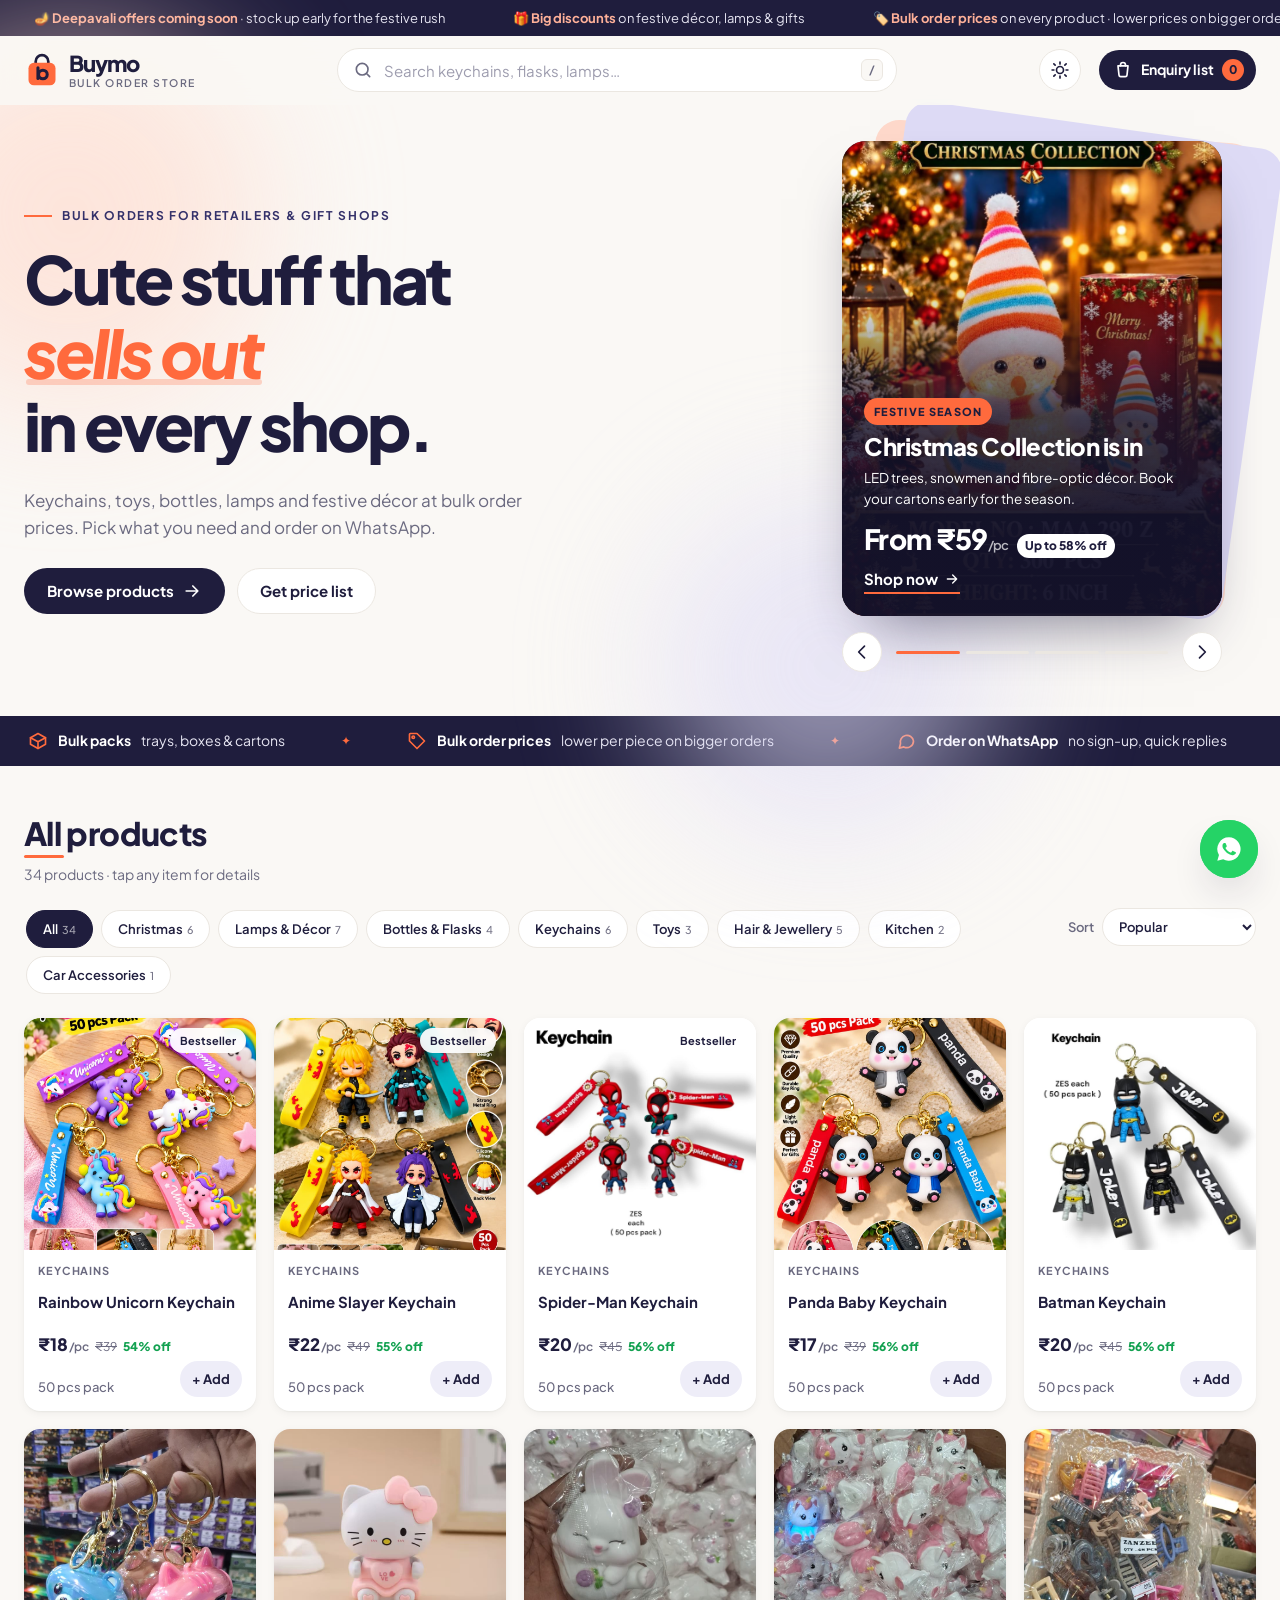
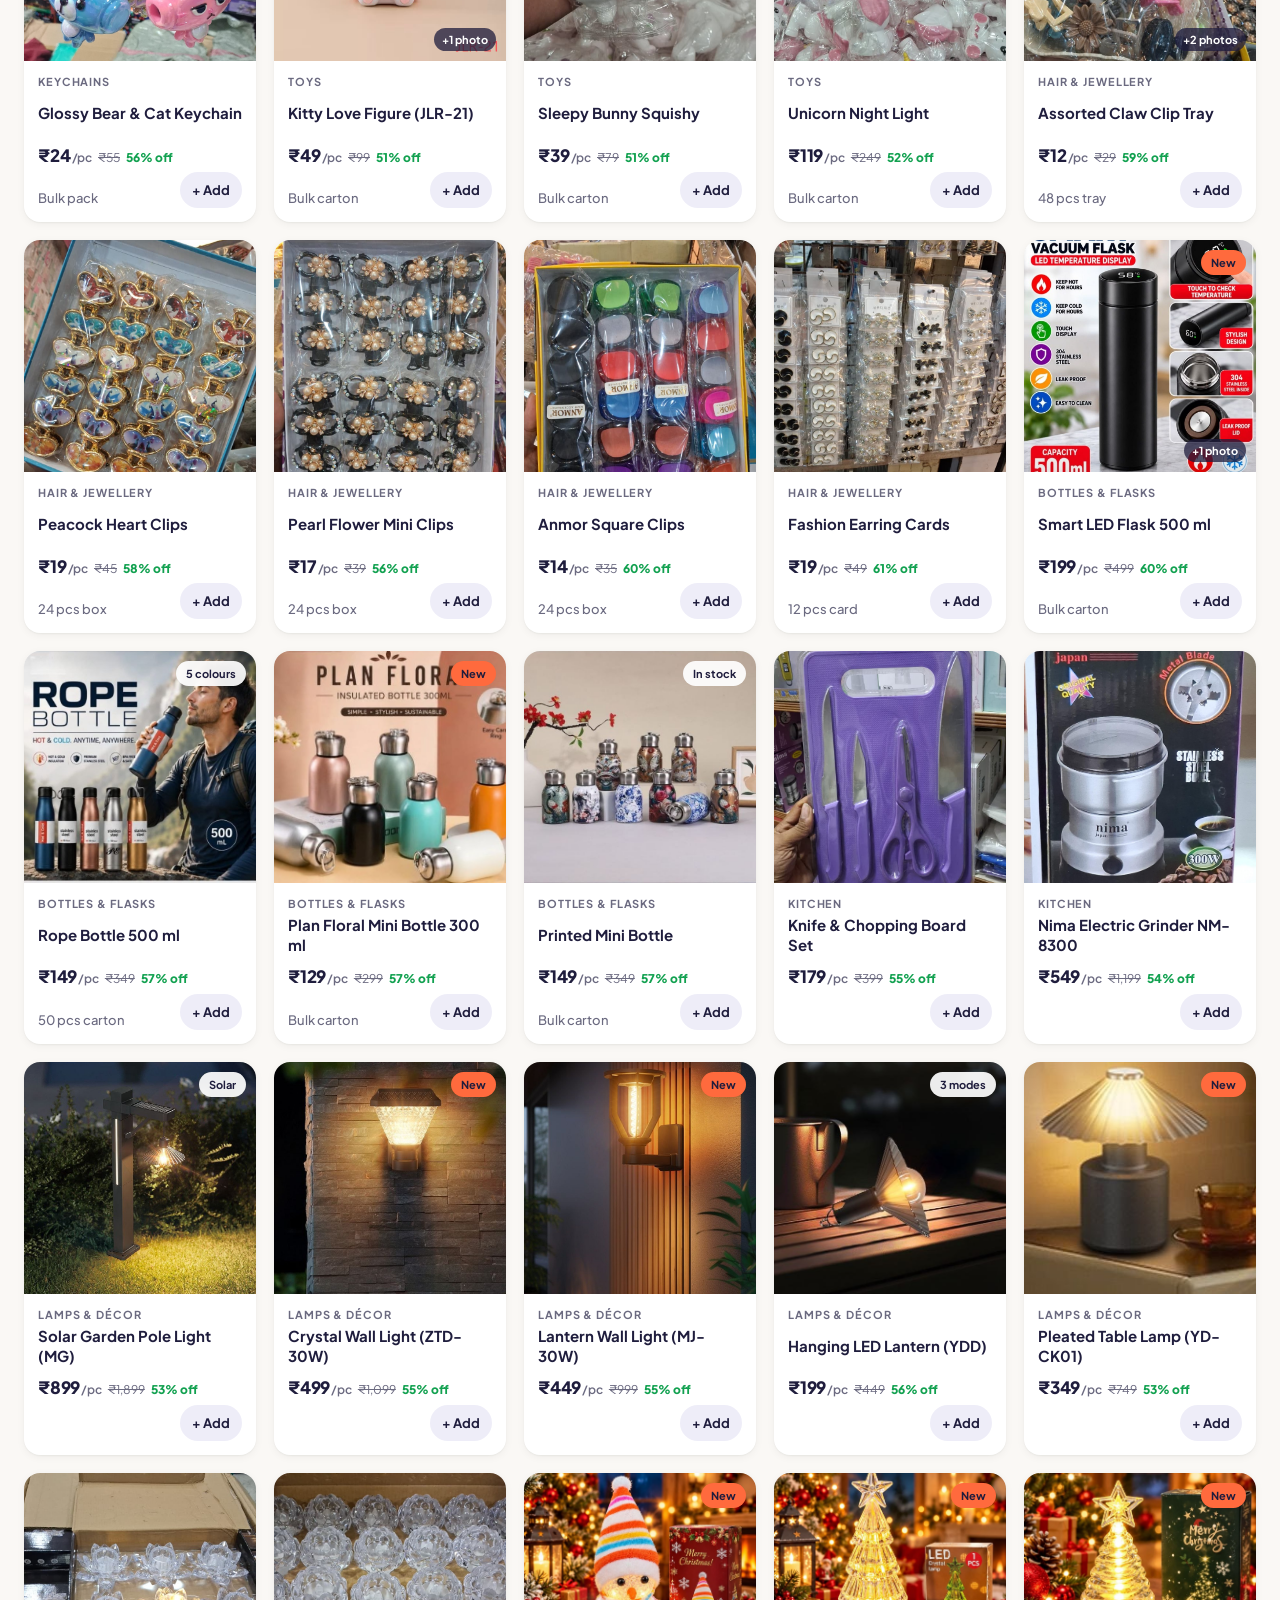
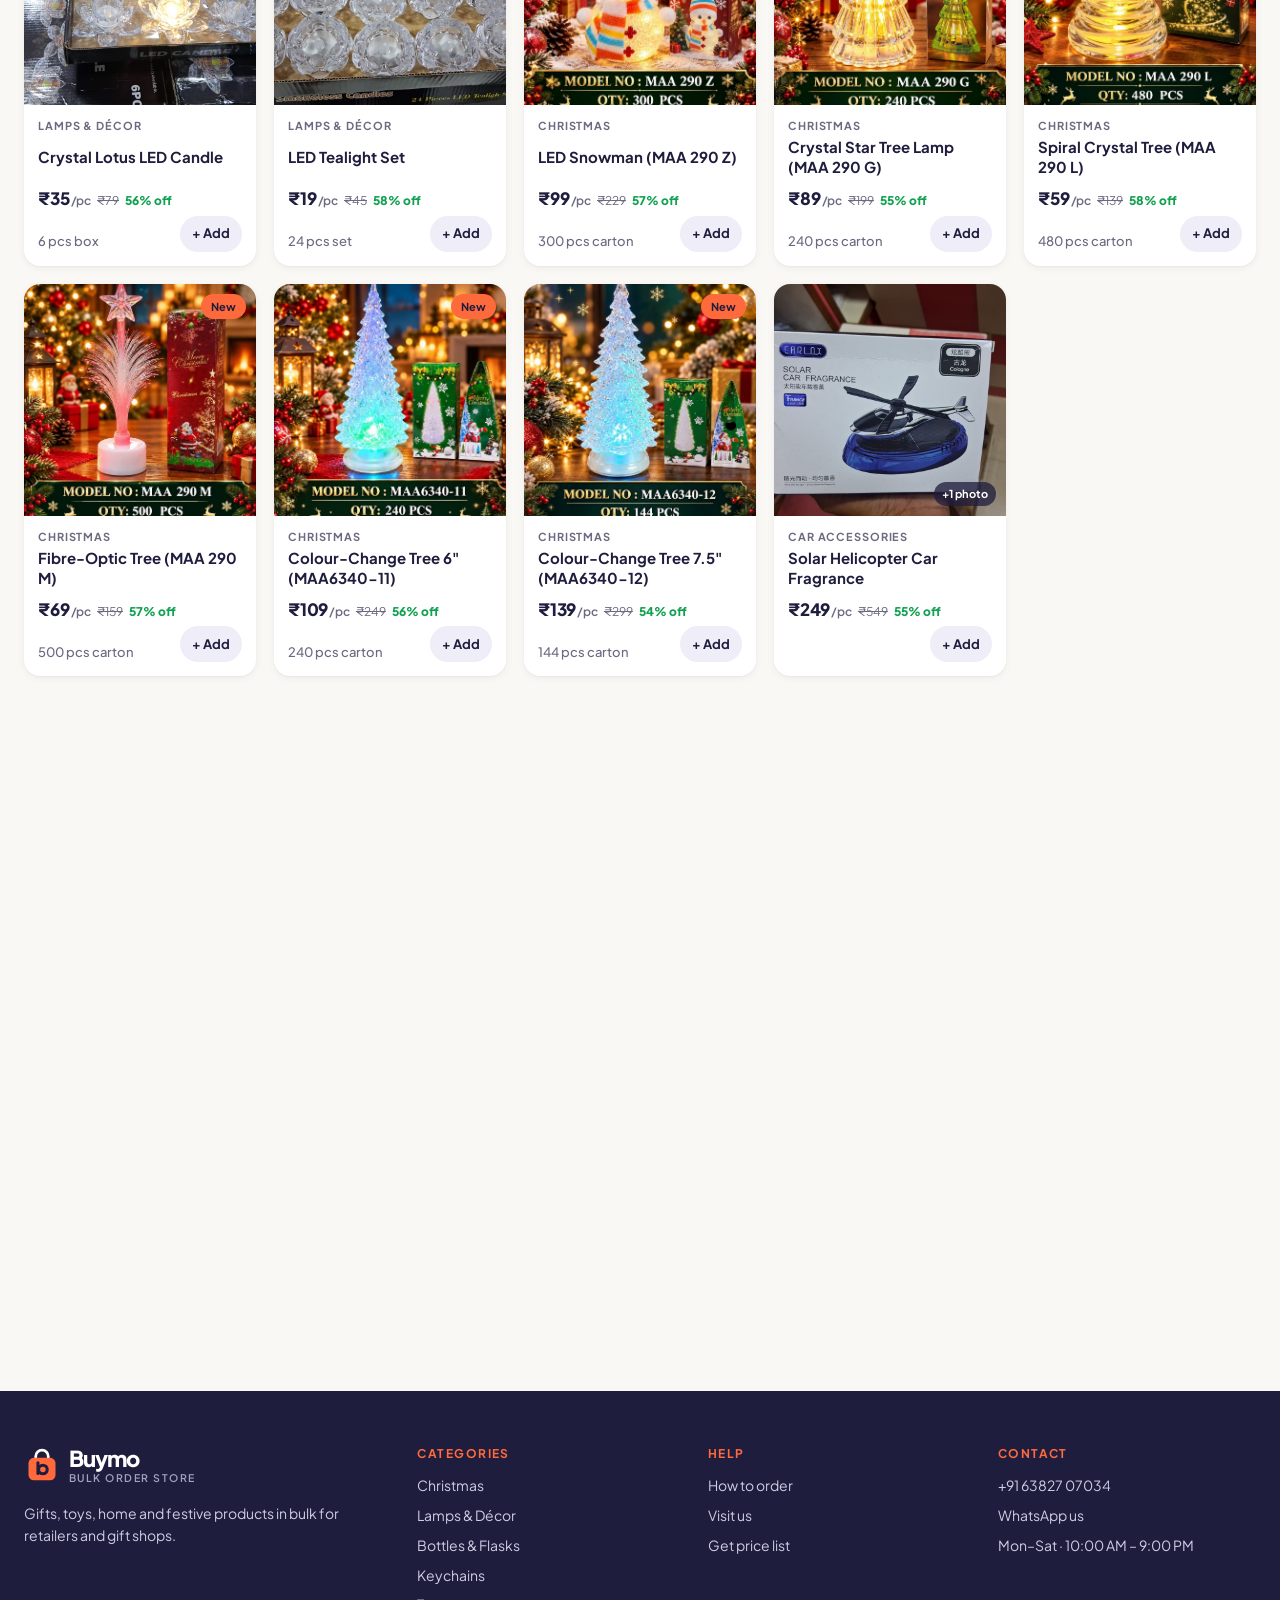
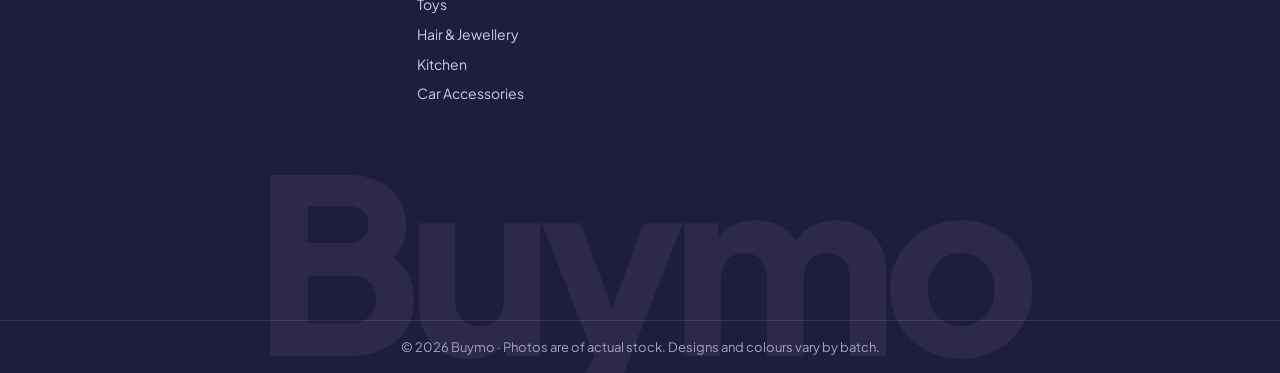
==== commit 622ea361: "Keep offers beside the headline on tablet and desktop-mode phones Two-column hero now applies down t" ====
--- a/index.html
+++ b/index.html
@@ -10,7 +10,7 @@
   <link rel="preconnect" href="https://fonts.googleapis.com">
   <link rel="preconnect" href="https://fonts.gstatic.com" crossorigin>
   <link href="https://fonts.googleapis.com/css2?family=Plus+Jakarta+Sans:ital,wght@0,400;0,500;0,600;0,700;0,800;1,700&display=swap" rel="stylesheet">
-  <link rel="stylesheet" href="styles.css?v=12">
+  <link rel="stylesheet" href="styles.css?v=13">
   <script>
     // Use the saved theme, otherwise follow the device setting.
     try {
--- a/styles.css
+++ b/styles.css
@@ -233,8 +233,9 @@
 .sc-badge { font-size: 11px; font-weight: 800; letter-spacing: .12em; text-transform: uppercase; color: var(--on-accent); background: var(--accent); padding: 5px 10px; border-radius: 999px; }
 .sc-copy h2 { font-size: 24px; font-weight: 800; }
 .sc-copy p { margin: 0; font-size: 13.5px; opacity: .85; }
-.sc-price { display: flex; align-items: baseline; gap: 8px; }
-.sc-price b { font-size: 28px; font-weight: 800; letter-spacing: -.02em; }
+.sc-price { display: flex; flex-wrap: wrap; align-items: baseline; gap: 4px 8px; }
+.sc-price span { white-space: nowrap; }
+.sc-price b { font-size: 28px; font-weight: 800; letter-spacing: -.02em; white-space: nowrap; }
 .sc-price b small { font-size: 13px; font-weight: 600; opacity: .7; }
 .sc-price span { font-size: 12px; font-weight: 800; color: var(--on-accent); background: #fff; padding: 3px 8px; border-radius: 999px; }
 .sc-cta { display: inline-flex; align-items: center; gap: 6px; font-weight: 700; color: #fff; border-bottom: 2px solid var(--accent); padding-bottom: 2px; }
@@ -467,8 +468,12 @@
 
 /* ---------- Responsive ---------- */
 @media (max-width: 1000px) {
-  .hero { grid-template-columns: 1fr; gap: 40px; padding-top: 28px; }
-  .showcase { justify-self: center; width: min(360px, 72vw); margin-right: 30px; }
+  .hero { gap: 32px; padding-top: 28px; }
+  .showcase { width: clamp(240px, 36vw, 340px); margin-right: 26px; }
+  .sc-copy { padding: 16px; gap: 6px; }
+  .sc-copy h2 { font-size: clamp(17px, 2.2vw, 22px); }
+  .sc-copy p { font-size: 12.5px; }
+  .sc-price b { font-size: clamp(20px, 2.6vw, 26px); }
   .footer-in { grid-template-columns: 1fr 1fr; }
 }
 
@@ -486,7 +491,8 @@
   .logo-text b { font-size: 20px; }
   .h-cart { padding: 8px 10px; }
 
-  .hero { padding: 22px 16px 28px; gap: 28px; }
+  .hero { grid-template-columns: 1fr; padding: 22px 16px 28px; gap: 28px; }
+  .showcase { justify-self: center; }
   .hero-title { font-size: 38px; }
   .lead { font-size: 15px; margin: 14px 0 20px; }
   .showcase { width: min(320px, 74vw); margin-right: 24px; }
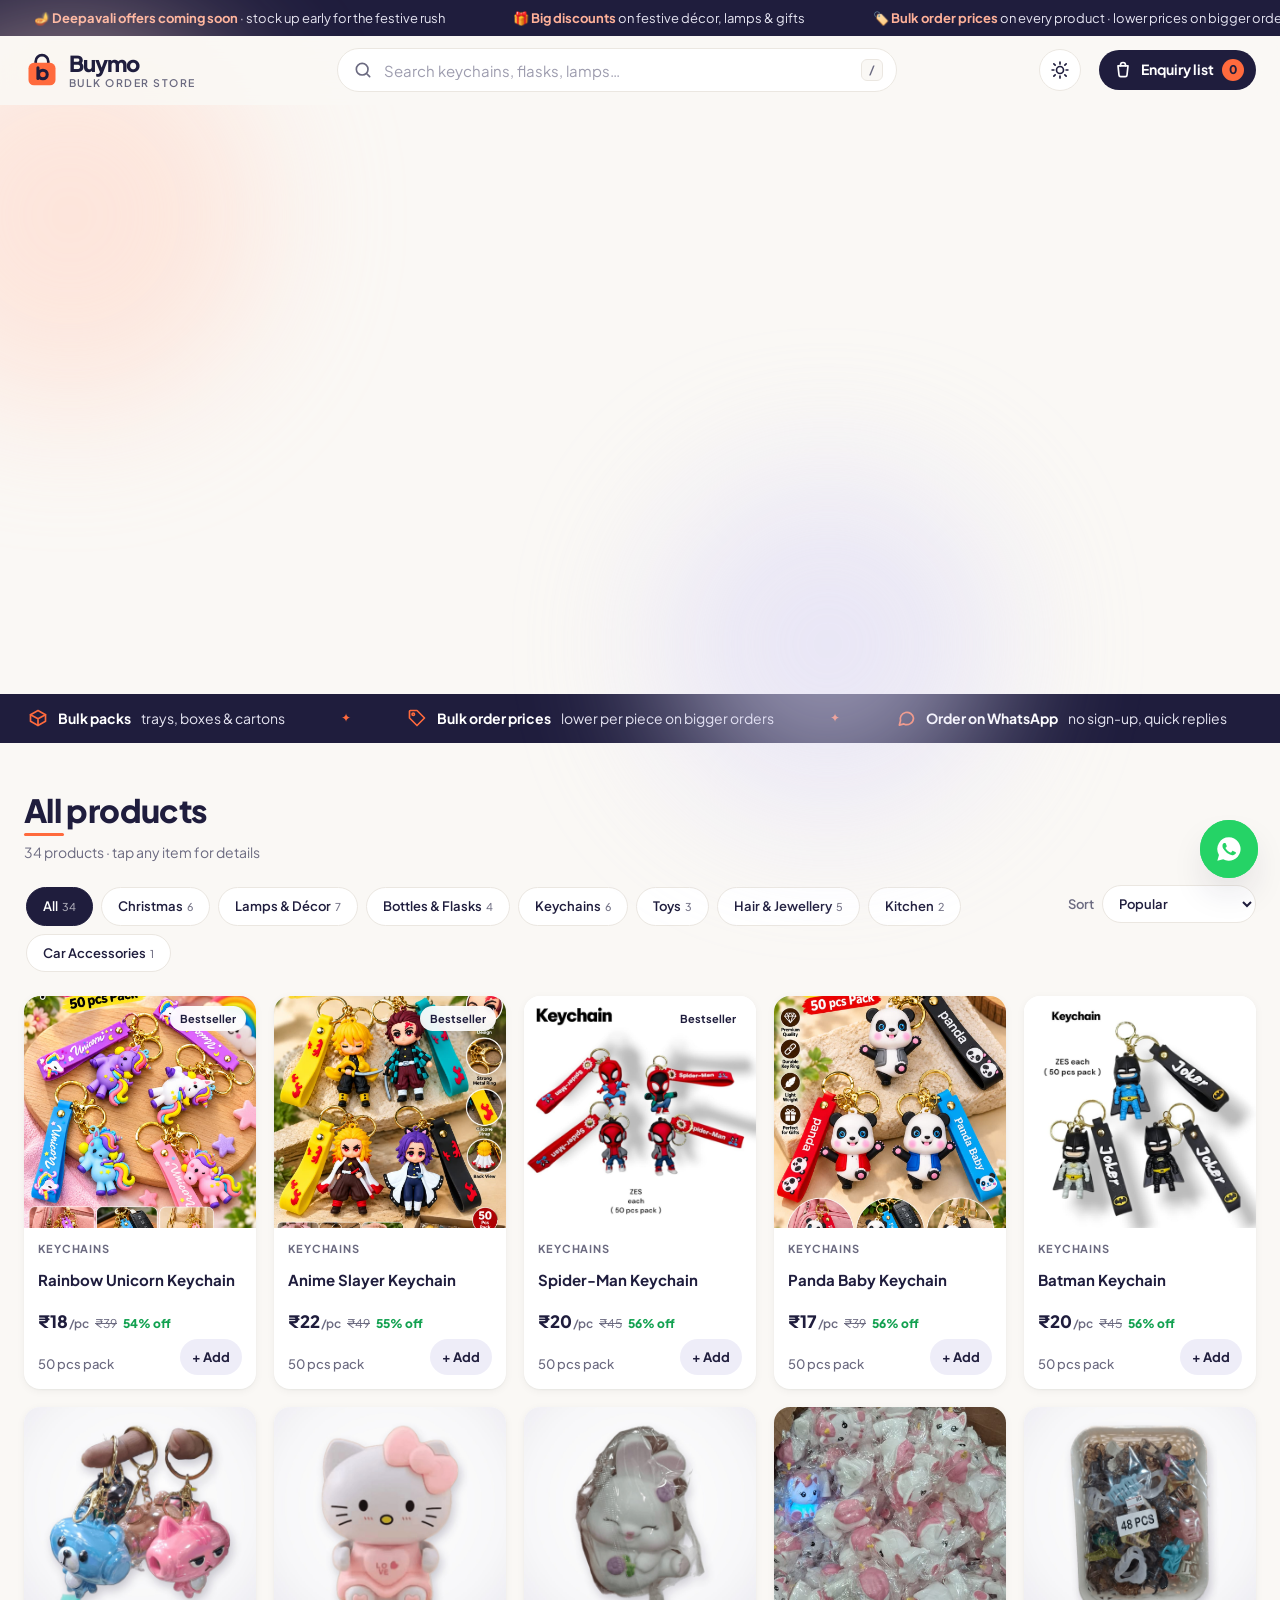
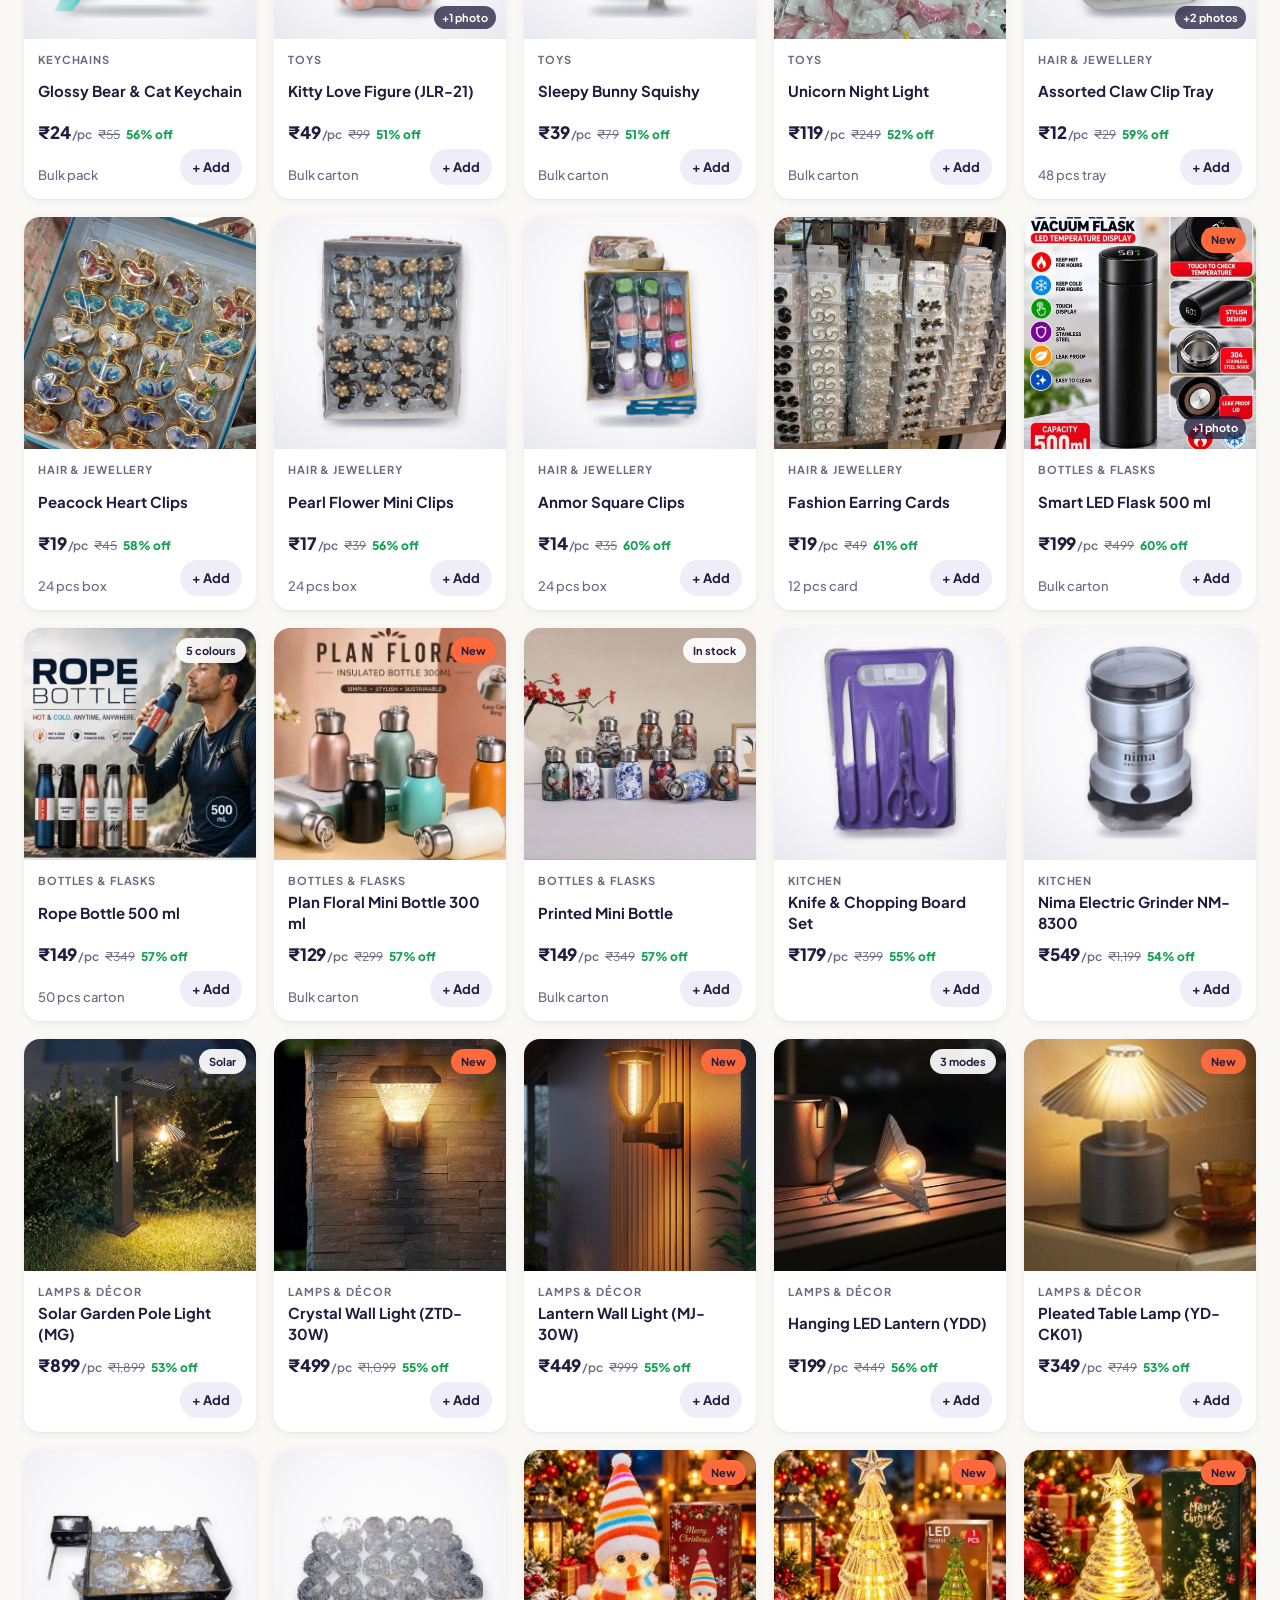
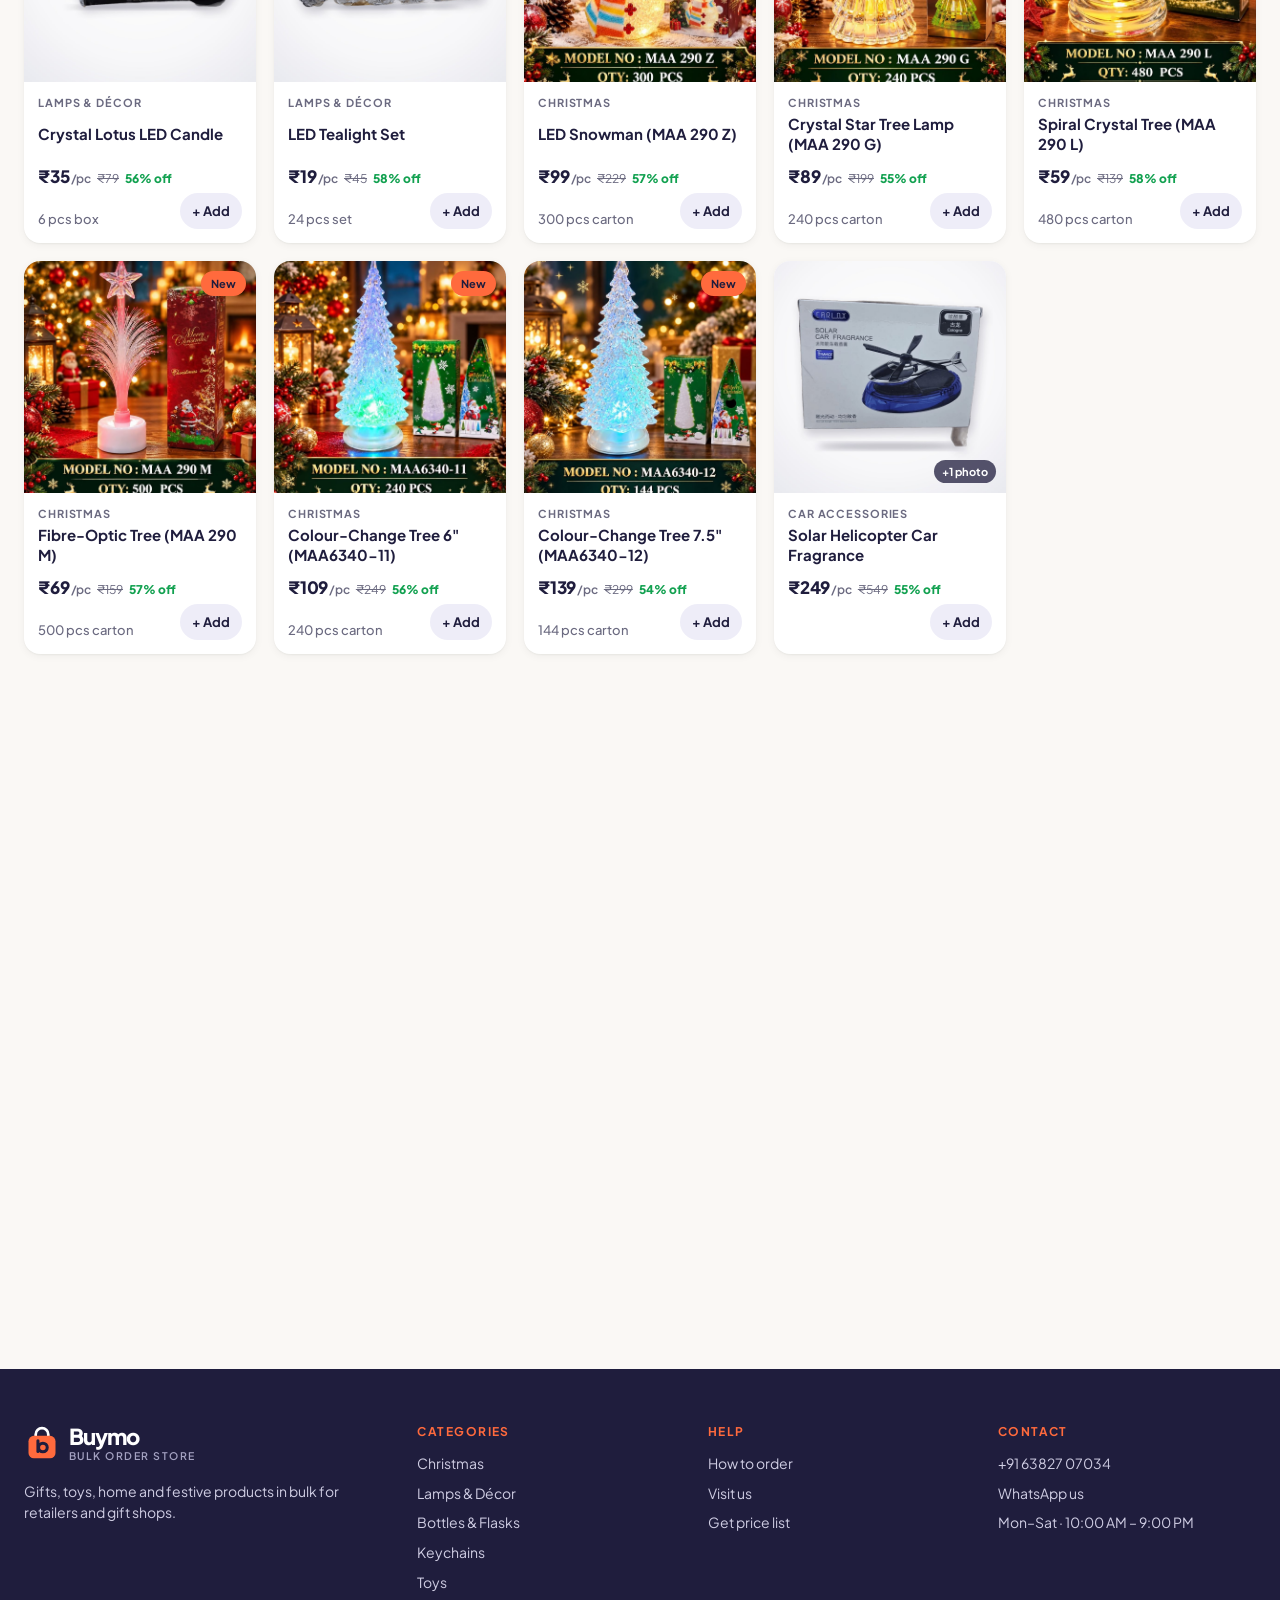
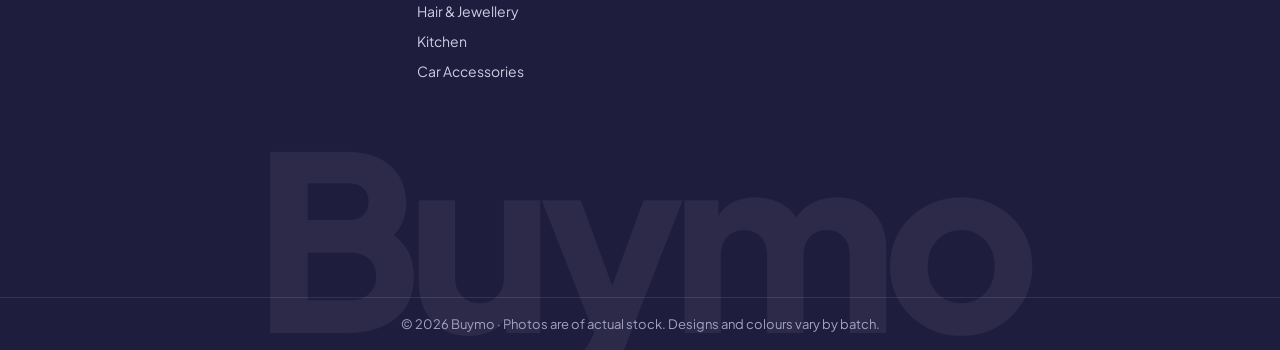
==== commit e9c7b668: "3D coverflow offers, continuous top bar, clean product photos - Offer showcase rebuilt as a 3D cover" ====
--- a/index.html
+++ b/index.html
@@ -10,7 +10,7 @@
   <link rel="preconnect" href="https://fonts.googleapis.com">
   <link rel="preconnect" href="https://fonts.gstatic.com" crossorigin>
   <link href="https://fonts.googleapis.com/css2?family=Plus+Jakarta+Sans:ital,wght@0,400;0,500;0,600;0,700;0,800;1,700&display=swap" rel="stylesheet">
-  <link rel="stylesheet" href="styles.css?v=13">
+  <link rel="stylesheet" href="styles.css?v=15">
   <script>
     // Use the saved theme, otherwise follow the device setting.
     try {
@@ -57,7 +57,7 @@
   </div>
 
   <!-- Announcement bar -->
-  <div class="announce" aria-label="Announcements">
+  <div class="announce motion-ok" aria-label="Announcements">
     <div class="announce-track" id="announce">
       <span>🪔 <b>Deepavali offers coming soon</b> · stock up early for the festive rush</span>
       <span>🎁 <b>Big discounts</b> on festive décor, lamps &amp; gifts</span>
@@ -123,10 +123,8 @@
         </div>
       </div>
 
-      <div class="showcase" id="showcase" aria-roledescription="carousel" aria-label="Current offers">
-        <div class="sc-back sc-back-1" aria-hidden="true"></div>
-        <div class="sc-back sc-back-2" aria-hidden="true"></div>
-        <div class="sc-frame" id="slides"></div>
+      <div class="showcase motion-ok" id="showcase" tabindex="0" aria-roledescription="carousel" aria-label="Current offers">
+        <div class="cover" id="slides"></div>
         <div class="sc-controls">
           <button class="sc-btn" id="scPrev" aria-label="Previous offer"><svg viewBox="0 0 24 24" aria-hidden="true"><path d="m15 5-7 7 7 7"/></svg></button>
           <div class="sc-bar" id="scBar"></div>
@@ -136,7 +134,7 @@
     </section>
 
     <!-- Why order from us -->
-    <section class="ticker" aria-label="Why order from us">
+    <section class="ticker motion-ok" aria-label="Why order from us">
       <div class="ticker-track" id="ticker">
         <span><svg viewBox="0 0 24 24" aria-hidden="true"><path d="M21 8 12 3 3 8v8l9 5 9-5V8Z"/><path d="m3 8 9 5 9-5M12 13v8"/></svg><b>Bulk packs</b> trays, boxes &amp; cartons</span>
         <span><svg viewBox="0 0 24 24" aria-hidden="true"><path d="M3 12V4a1 1 0 0 1 1-1h8l9 9-9 9-9-9Z"/><circle cx="7.5" cy="7.5" r="1.5"/></svg><b>Bulk order prices</b> lower per piece on bigger orders</span>
@@ -331,6 +329,6 @@
 
   <div class="toast" id="toast" role="status"></div>
 
-  <script src="script.js?v=12"></script>
+  <script src="script.js?v=15"></script>
 </body>
 </html>
--- a/styles.css
+++ b/styles.css
@@ -47,6 +47,7 @@
   -webkit-font-smoothing: antialiased;
 }
 body.lock { overflow: hidden; }
+main { overflow-x: clip; }
 img { display: block; max-width: 100%; }
 a { color: inherit; text-decoration: none; }
 button, select, input { font: inherit; color: inherit; }
@@ -58,7 +59,7 @@
 
 @media (prefers-reduced-motion: reduce) {
   html { scroll-behavior: auto; }
-  *, *::before, *::after { transition-duration: .01ms !important; animation-duration: .01ms !important; animation-iteration-count: 1 !important; }
+  :not(.motion-ok, .motion-ok *), :not(.motion-ok, .motion-ok *)::before, :not(.motion-ok, .motion-ok *)::after { transition-duration: .01ms !important; animation-duration: .01ms !important; animation-iteration-count: 1 !important; }
 }
 
 /* ---------- Buttons ---------- */
@@ -159,7 +160,6 @@
 /* ---------- Announcement ---------- */
 .announce { background: var(--band); color: #e6e5f2; overflow: hidden; font-size: 13px; }
 .announce-track { display: flex; width: max-content; padding: 8px 0; animation: marquee 48s linear infinite; }
-.announce:hover .announce-track { animation-play-state: paused; }
 .announce span { padding: 0 34px; white-space: nowrap; }
 .announce b { color: #ffb199; font-weight: 700; }
 
@@ -203,33 +203,48 @@
 
 /* offer showcase: sized from the screen height so it always fits */
 .showcase {
-  position: relative; margin-right: 34px;
-  width: clamp(250px, calc((100svh - 250px) * .8), 380px);
+  --cw: clamp(230px, calc((100svh - 260px) * .74), 330px);
+  position: relative; width: calc(var(--cw) * 1.8);
   opacity: 0; transform: translateY(24px); transition: opacity 1s .3s, transform 1s .3s var(--ease);
 }
 .ready .showcase { opacity: 1; transform: none; }
-.sc-back { position: absolute; top: 0; left: 0; width: 100%; aspect-ratio: 4 / 5; border-radius: 24px; }
-.sc-back-1 { background: var(--blob-1); transform: translate(18px, -10px) rotate(4deg); animation: sway 7s ease-in-out infinite alternate; }
-.sc-back-2 { background: var(--blob-2); transform: translate(32px, -18px) rotate(8deg); animation: sway 9s ease-in-out infinite alternate-reverse; }
-@keyframes sway { to { transform: translate(24px, -14px) rotate(6deg); } }
-.sc-frame {
-  position: relative; z-index: 1; aspect-ratio: 4 / 5; border-radius: 24px; overflow: hidden;
-  background: var(--band); box-shadow: 0 30px 60px -28px rgba(31, 29, 61, .6);
-  transform: translateZ(0); touch-action: pan-y; cursor: pointer;
-}
-.sc-slide { position: absolute; inset: 0; opacity: 0; visibility: hidden; transition: opacity .9s ease, visibility 0s .9s; }
-.sc-slide.active { z-index: 1; opacity: 1; visibility: visible; transition: opacity .9s ease; }
-.sc-slide img { width: 100%; height: 100%; object-fit: cover; pointer-events: none; transform: scale(1.12); transition: transform 0s .9s; will-change: transform; }
-.sc-slide.active img { transform: scale(1); transition: transform 7s cubic-bezier(.2, .6, .3, 1); }
+
+/* coverflow: the current offer in front, the others tilted away on either side */
+.cover { position: relative; height: calc(var(--cw) * 1.25 + 40px); perspective: 1600px; touch-action: pan-y; }
+.sc-slide {
+  --rel: 0; --ax: 0;
+  position: absolute; left: 50%; top: 50%; width: var(--cw); aspect-ratio: 4 / 5;
+  border-radius: 22px; overflow: hidden; background: #1a1a1a; cursor: pointer;
+  transform-style: preserve-3d;
+  transform:
+    translate(-50%, -50%)
+    translateX(calc(var(--rel) * var(--cw) * .42))
+    translateZ(calc(var(--ax) * -240px))
+    rotateY(calc(var(--rel) * -12deg))
+    rotateZ(calc(var(--rel) * 8deg))
+    scale(calc(1 - var(--ax) * .16));
+  transition: transform .6s cubic-bezier(.22, 1, .36, 1), opacity .6s cubic-bezier(.22, 1, .36, 1);
+  box-shadow: 0 30px 60px -28px rgba(31, 29, 61, .6);
+}
+.sc-slide.far { opacity: 0; pointer-events: none; }
+.sc-slide img { position: absolute; inset: 0; width: 100%; height: 100%; object-fit: cover; pointer-events: none; user-select: none; }
 .sc-slide::after { content: ""; position: absolute; inset: 0; background: linear-gradient(180deg, transparent 30%, rgba(20, 18, 42, .8) 58%, rgba(20, 18, 42, .97) 82%); }
+/* side cards are dimmed; hovering one lifts the dim a little */
+.sc-dim { position: absolute; inset: 0; z-index: 2; background: #000; opacity: .4; pointer-events: none; transition: opacity .6s cubic-bezier(.22, 1, .36, 1); }
+.sc-slide.active .sc-dim { opacity: 0; }
+.sc-slide:not(.active):hover .sc-dim { opacity: .22; }
+
+/* the offer details rise in on the front card */
 .sc-copy { position: absolute; left: 0; right: 0; bottom: 0; z-index: 1; padding: 22px; display: grid; gap: 7px; justify-items: start; color: #fff; }
-.sc-copy > * { opacity: 0; transform: translateY(12px); transition: opacity .4s, transform .5s var(--ease); }
-.sc-slide.active .sc-copy > * { opacity: 1; transform: none; transition: opacity .6s, transform .7s var(--ease); }
-.sc-slide.active .sc-copy > :nth-child(1) { transition-delay: .25s; }
-.sc-slide.active .sc-copy > :nth-child(2) { transition-delay: .32s; }
-.sc-slide.active .sc-copy > :nth-child(3) { transition-delay: .39s; }
-.sc-slide.active .sc-copy > :nth-child(4) { transition-delay: .46s; }
-.sc-slide.active .sc-copy > :nth-child(5) { transition-delay: .53s; }
+.sc-copy > * { opacity: 0; transition: opacity .25s; }
+.sc-slide.active .sc-copy > * { animation: copy-in .6s cubic-bezier(.22, 1, .36, 1) both; }
+.sc-slide.active .sc-copy > :nth-child(1) { animation-delay: .2s; }
+.sc-slide.active .sc-copy > :nth-child(2) { animation-delay: .26s; }
+.sc-slide.active .sc-copy > :nth-child(3) { animation-delay: .32s; }
+.sc-slide.active .sc-copy > :nth-child(4) { animation: price-pop .7s .38s cubic-bezier(.34, 1.56, .64, 1) both; }
+.sc-slide.active .sc-copy > :nth-child(5) { animation-delay: .46s; }
+@keyframes copy-in { from { opacity: 0; transform: translateY(14px); } to { opacity: 1; transform: none; } }
+@keyframes price-pop { from { opacity: 0; transform: scale(.6) translateY(10px); } to { opacity: 1; transform: none; } }
 .sc-badge { font-size: 11px; font-weight: 800; letter-spacing: .12em; text-transform: uppercase; color: var(--on-accent); background: var(--accent); padding: 5px 10px; border-radius: 999px; }
 .sc-copy h2 { font-size: 24px; font-weight: 800; }
 .sc-copy p { margin: 0; font-size: 13.5px; opacity: .85; }
@@ -469,7 +484,8 @@
 /* ---------- Responsive ---------- */
 @media (max-width: 1000px) {
   .hero { gap: 32px; padding-top: 28px; }
-  .showcase { width: clamp(240px, 36vw, 340px); margin-right: 26px; }
+  .showcase { --cw: clamp(200px, 25vw, 290px); }
+  .sc-copy p { display: none; }
   .sc-copy { padding: 16px; gap: 6px; }
   .sc-copy h2 { font-size: clamp(17px, 2.2vw, 22px); }
   .sc-copy p { font-size: 12.5px; }
@@ -492,10 +508,10 @@
   .h-cart { padding: 8px 10px; }
 
   .hero { grid-template-columns: 1fr; padding: 22px 16px 28px; gap: 28px; }
-  .showcase { justify-self: center; }
+  .showcase { justify-self: center; width: 100%; --cw: min(250px, 60vw); }
+  .sc-copy p { display: none; }
   .hero-title { font-size: 38px; }
   .lead { font-size: 15px; margin: 14px 0 20px; }
-  .showcase { width: min(320px, 74vw); margin-right: 24px; }
   .sc-copy { padding: 18px; }
   .sc-copy h2 { font-size: 20px; }
   .sc-copy p { font-size: 13px; }
@@ -732,3 +748,4 @@
   .header-actions .h-cart { display: none; }
   .theme-btn { width: 40px; height: 40px; }
 }
+
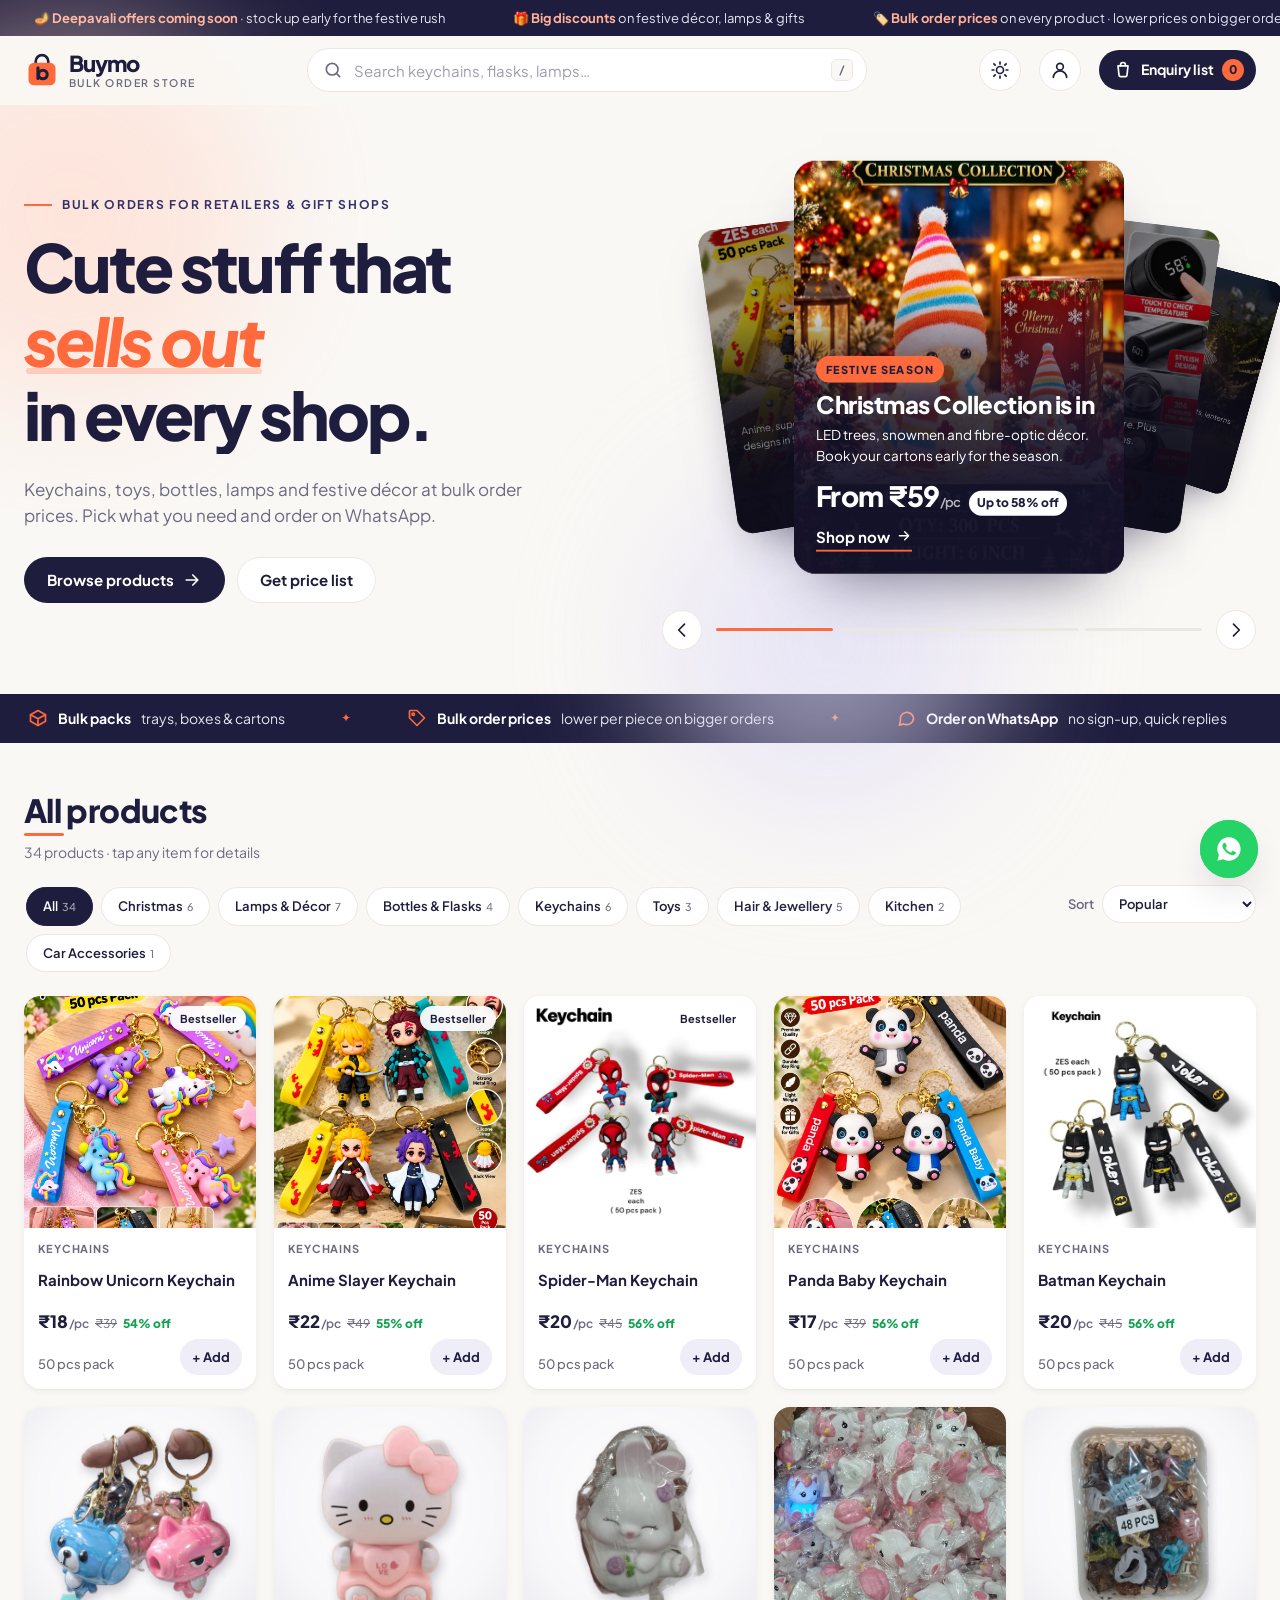
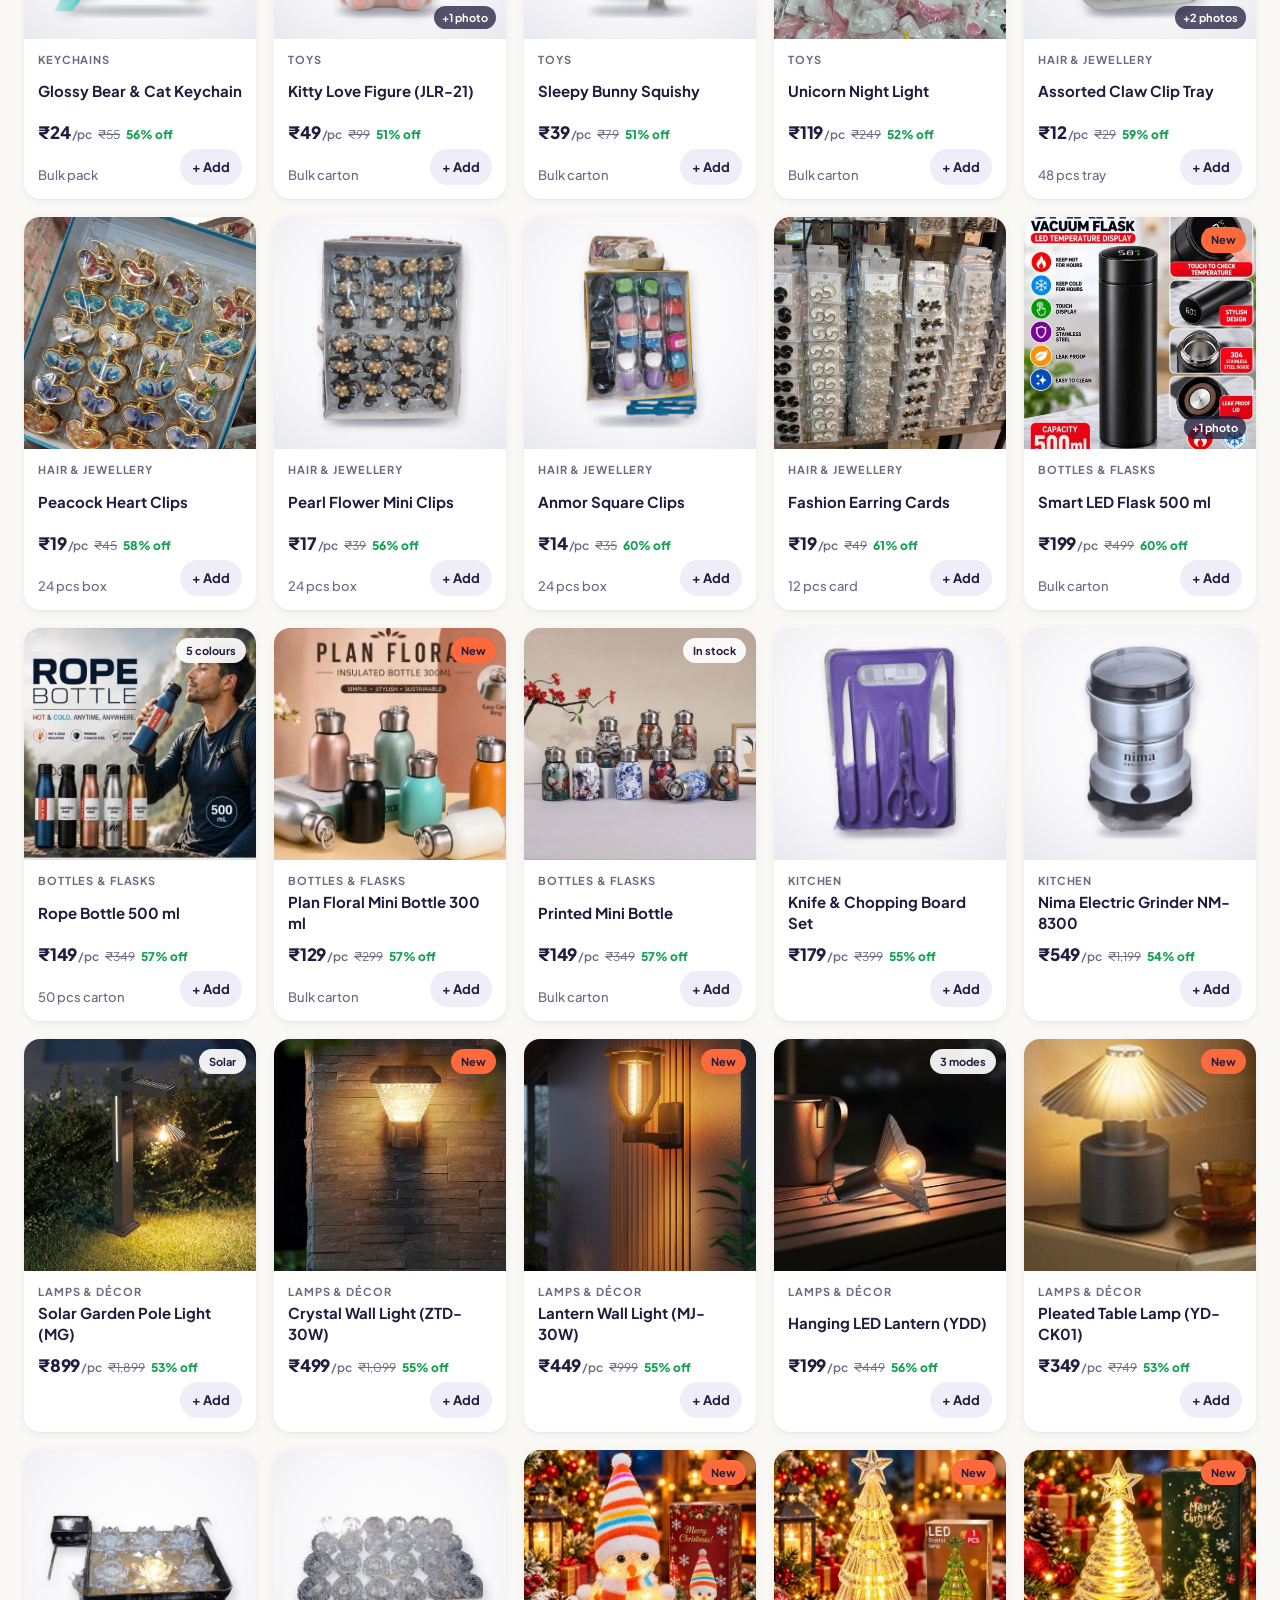
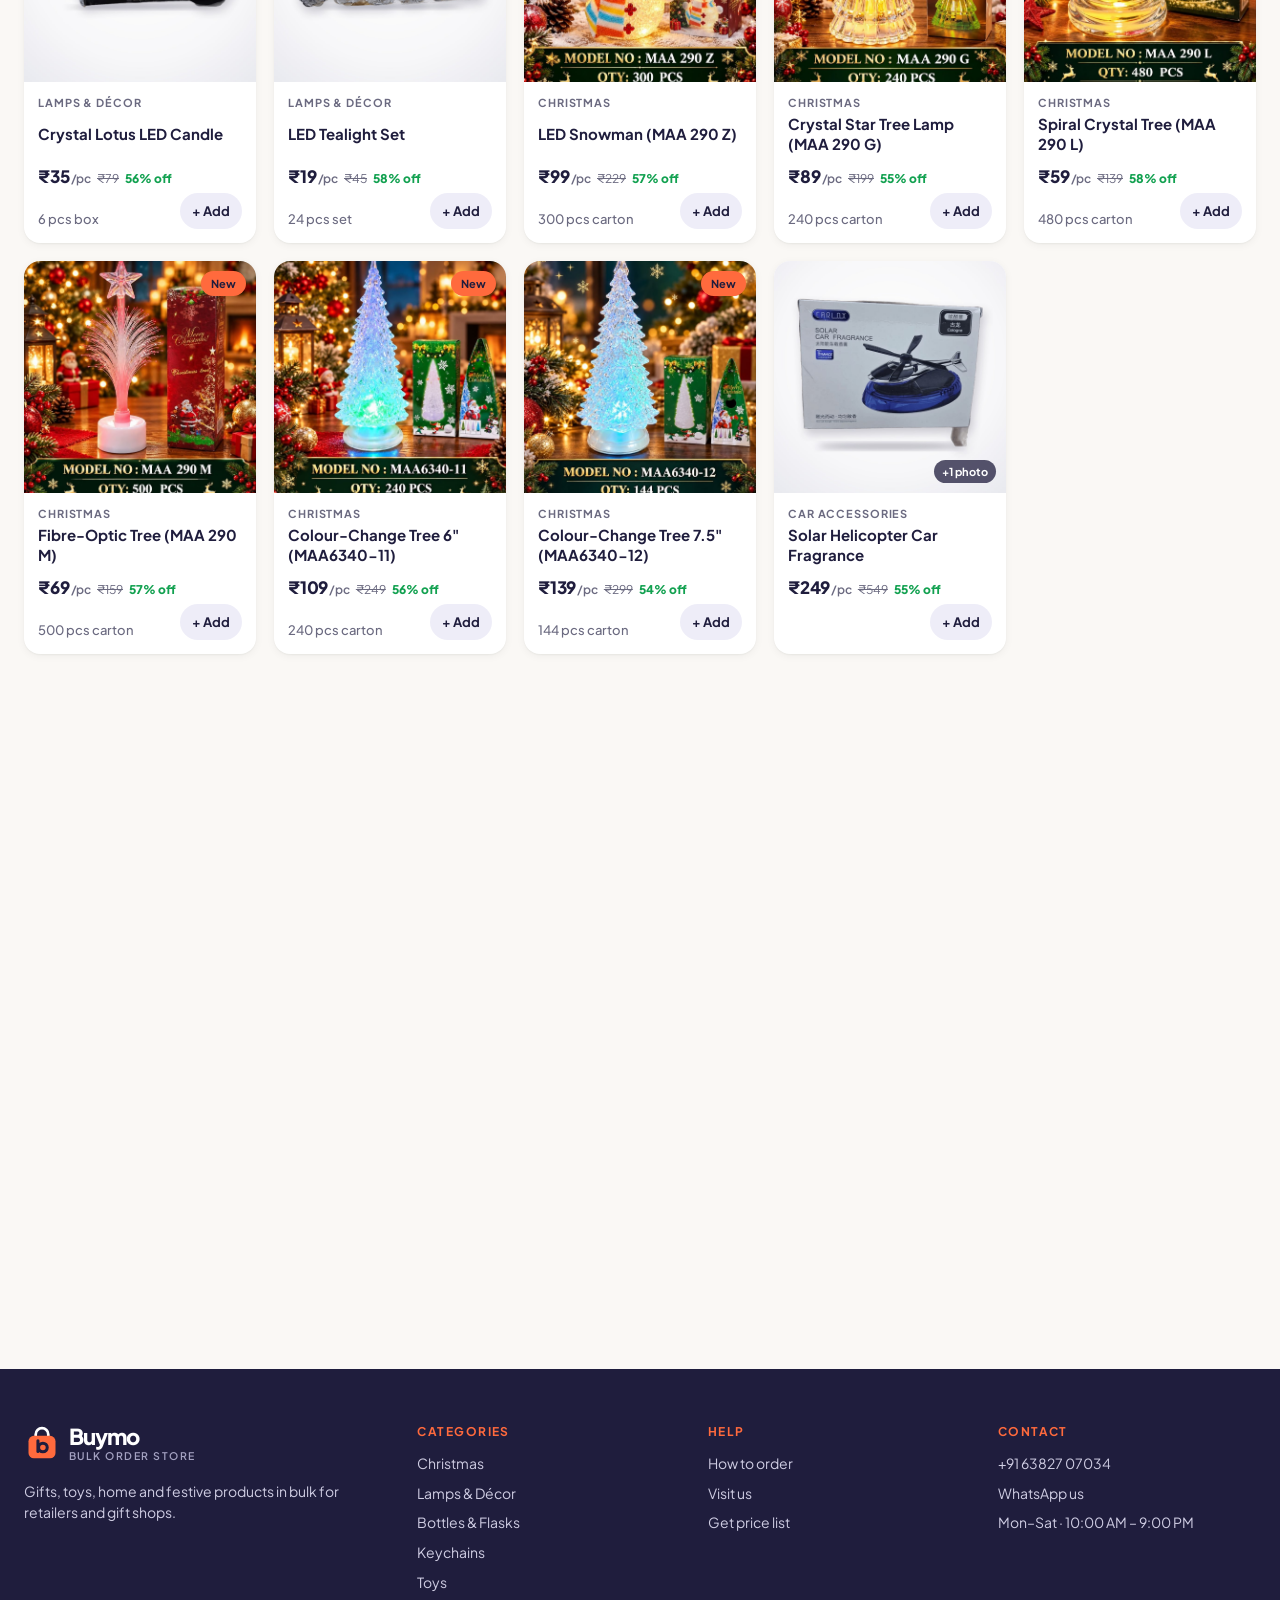
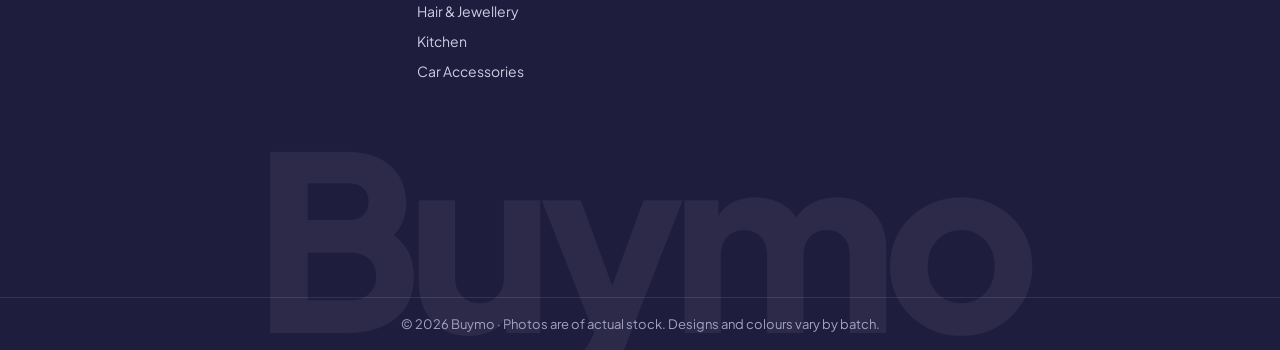
==== commit f918153e: "Add login page design (phone + OTP, coming soon) Design-only login/sign-up page with Indian mobile n" ====
--- a/index.html
+++ b/index.html
@@ -10,7 +10,7 @@
   <link rel="preconnect" href="https://fonts.googleapis.com">
   <link rel="preconnect" href="https://fonts.gstatic.com" crossorigin>
   <link href="https://fonts.googleapis.com/css2?family=Plus+Jakarta+Sans:ital,wght@0,400;0,500;0,600;0,700;0,800;1,700&display=swap" rel="stylesheet">
-  <link rel="stylesheet" href="styles.css?v=15">
+  <link rel="stylesheet" href="styles.css?v=16">
   <script>
     // Use the saved theme, otherwise follow the device setting.
     try {
@@ -92,6 +92,9 @@
           <svg class="i-sun" viewBox="0 0 24 24" aria-hidden="true"><circle cx="12" cy="12" r="4.2"/><path d="M12 2.5v2.2M12 19.3v2.2M4.6 4.6l1.6 1.6M17.8 17.8l1.6 1.6M2.5 12h2.2M19.3 12h2.2M4.6 19.4l1.6-1.6M17.8 6.2l1.6-1.6"/></svg>
           <svg class="i-moon" viewBox="0 0 24 24" aria-hidden="true"><path d="M20.5 14.2A8.5 8.5 0 0 1 9.8 3.5a8.5 8.5 0 1 0 10.7 10.7Z"/></svg>
         </button>
+        <a class="h-account" href="login.html" aria-label="Log in" title="Log in">
+          <svg viewBox="0 0 24 24" aria-hidden="true"><circle cx="12" cy="8" r="4"/><path d="M4 21a8 8 0 0 1 16 0"/></svg>
+        </a>
         <button class="h-cart" id="openDrawer" aria-label="Open enquiry list">
           <svg viewBox="0 0 24 24" aria-hidden="true"><path d="M6 7h12l-1.2 11.2a2 2 0 0 1-2 1.8H9.2a2 2 0 0 1-2-1.8L6 7Z"/><path d="M9 7V6a3 3 0 0 1 6 0v1"/></svg>
           <span class="hide-sm">Enquiry list</span>
@@ -329,6 +332,6 @@
 
   <div class="toast" id="toast" role="status"></div>
 
-  <script src="script.js?v=15"></script>
+  <script src="script.js?v=16"></script>
 </body>
 </html>
--- a/styles.css
+++ b/styles.css
@@ -749,3 +749,77 @@
   .theme-btn { width: 40px; height: 40px; }
 }
 
+
+/* ---------- Login page ---------- */
+.auth-page { min-height: 100svh; display: flex; flex-direction: column; }
+.auth { flex: 1; width: 100%; max-width: var(--wrap); margin: 0 auto; padding: 28px 24px 48px; display: grid; grid-template-columns: 1.05fr 1fr; gap: 40px; align-items: center; }
+.auth-art { position: relative; isolation: isolate; align-self: stretch; display: grid; align-items: center; padding: 20px 8px; }
+.auth-art .b1 { top: 0; left: -100px; }
+.auth-art .b2 { bottom: 0; right: 10%; }
+.auth-art h2 { font-size: clamp(30px, 3.6vw, 46px); font-weight: 800; letter-spacing: -.04em; line-height: 1.08; color: var(--heading); max-width: 15ch; }
+.auth-art h2 em { font-style: italic; color: var(--accent); }
+.auth-art .kicker { opacity: 1; transform: none; }
+.auth-perks { list-style: none; margin: 22px 0 30px; padding: 0; display: grid; gap: 10px; color: var(--muted); font-weight: 500; }
+.auth-perks span { display: inline-grid; place-items: center; width: 22px; height: 22px; margin-right: 10px; border-radius: 50%; background: var(--accent-tint); color: var(--accent); font-size: 12px; font-weight: 800; }
+.auth-stack { position: relative; height: 210px; }
+.auth-stack img { position: absolute; width: 150px; aspect-ratio: 4 / 5; object-fit: cover; border-radius: 18px; border: 4px solid var(--surface); box-shadow: var(--shadow-lg); animation: stack-in .9s cubic-bezier(.22, 1, .36, 1) both; }
+.auth-stack img:nth-child(1) { left: 0; top: 30px; rotate: -8deg; animation-delay: .15s; }
+.auth-stack img:nth-child(2) { left: 120px; top: 0; rotate: 2deg; z-index: 1; animation-delay: .25s; }
+.auth-stack img:nth-child(3) { left: 240px; top: 34px; rotate: 9deg; animation-delay: .35s; }
+@keyframes stack-in { from { opacity: 0; translate: 0 40px; scale: .85; } }
+
+.auth-panel { display: grid; justify-items: center; gap: 16px; }
+.auth-card {
+  position: relative; width: min(440px, 100%); padding: 34px 32px 28px;
+  background: var(--surface); border: 1px solid var(--line); border-radius: 24px; box-shadow: var(--shadow-lg);
+  animation: card-in .7s cubic-bezier(.22, 1, .36, 1) both;
+}
+@keyframes card-in { from { opacity: 0; transform: translateY(24px) scale(.98); } }
+.soon-badge { position: absolute; top: 18px; right: 18px; font-size: 11px; font-weight: 800; letter-spacing: .08em; text-transform: uppercase; padding: 5px 10px; border-radius: 999px; background: var(--accent-tint); color: var(--accent); }
+.auth-card h1 { font-size: 26px; font-weight: 800; letter-spacing: -.03em; color: var(--heading); padding-right: 100px; }
+.auth-sub { margin: 8px 0 24px; color: var(--muted); font-size: 14.5px; }
+.auth-form { display: grid; }
+.auth-form label { font-size: 13px; font-weight: 700; margin-bottom: 8px; color: var(--heading); }
+.phone-field {
+  display: flex; align-items: center; height: 54px; border: 1.5px solid var(--line); border-radius: 14px; background: var(--paper);
+  transition: border-color .2s, box-shadow .2s;
+}
+.phone-field:focus-within { border-color: var(--heading); box-shadow: 0 0 0 4px var(--brand-tint); }
+.phone-field.valid { border-color: var(--green); }
+.phone-field.invalid { border-color: #e5484d; box-shadow: 0 0 0 4px rgba(229, 72, 77, .15); }
+.phone-field .cc { padding: 0 12px 0 16px; border-right: 1px solid var(--line); font-weight: 700; color: var(--heading); white-space: nowrap; }
+.phone-field input { flex: 1; min-width: 0; height: 100%; border: 0; background: none; padding: 0 14px; font-size: 18px; font-weight: 600; letter-spacing: .06em; color: var(--ink); }
+.phone-field input:focus { outline: none; }
+.phone-field input::placeholder { color: var(--muted); opacity: .55; font-weight: 500; }
+.field-help { margin: 8px 2px 20px; font-size: 12.5px; color: var(--muted); }
+.field-help.error { color: #e5484d; font-weight: 600; }
+.shake { animation: shake .4s; }
+@keyframes shake { 20%, 60% { transform: translateX(-6px); } 40%, 80% { transform: translateX(6px); } }
+.auth-form .btn { height: 52px; font-size: 16px; }
+.auth-legal { margin: 18px 0 0; font-size: 12px; color: var(--muted); text-align: center; }
+.soon-note { display: grid; gap: 14px; padding: 18px; border-radius: 16px; background: var(--accent-tint); animation: card-in .5s cubic-bezier(.22, 1, .36, 1) both; }
+.soon-note:not([hidden]) { display: grid; }
+.soon-icon { font-size: 28px; line-height: 1; }
+.soon-note strong { color: var(--heading); font-size: 16px; }
+.soon-note p { margin: 4px 0 0; color: var(--muted); font-size: 14px; }
+.soon-actions { display: grid; gap: 8px; }
+.auth-page .header-actions { margin-left: auto; }
+.auth-back { font-size: 14px; font-weight: 600; color: var(--muted); }
+.auth-back:hover { color: var(--heading); }
+
+/* account icon in the shop header */
+.h-account { width: 42px; height: 42px; border-radius: 50%; display: grid; place-items: center; border: 1px solid var(--line); background: var(--surface); color: var(--heading); transition: border-color .25s; }
+.h-account:hover { border-color: var(--heading); }
+
+@media (max-width: 900px) {
+  .auth { grid-template-columns: 1fr; gap: 8px; padding: 12px 16px 40px; }
+  .auth-art { padding: 8px 0 0; }
+  .auth-stack, .auth-perks { display: none; }
+  .auth-art h2 { font-size: 26px; max-width: none; }
+  .auth-panel { order: 2; }
+}
+@media (max-width: 760px) {
+  .h-account { width: 40px; height: 40px; }
+  .auth-card { padding: 26px 20px 22px; border-radius: 20px; }
+  .auth-card h1 { font-size: 22px; }
+}
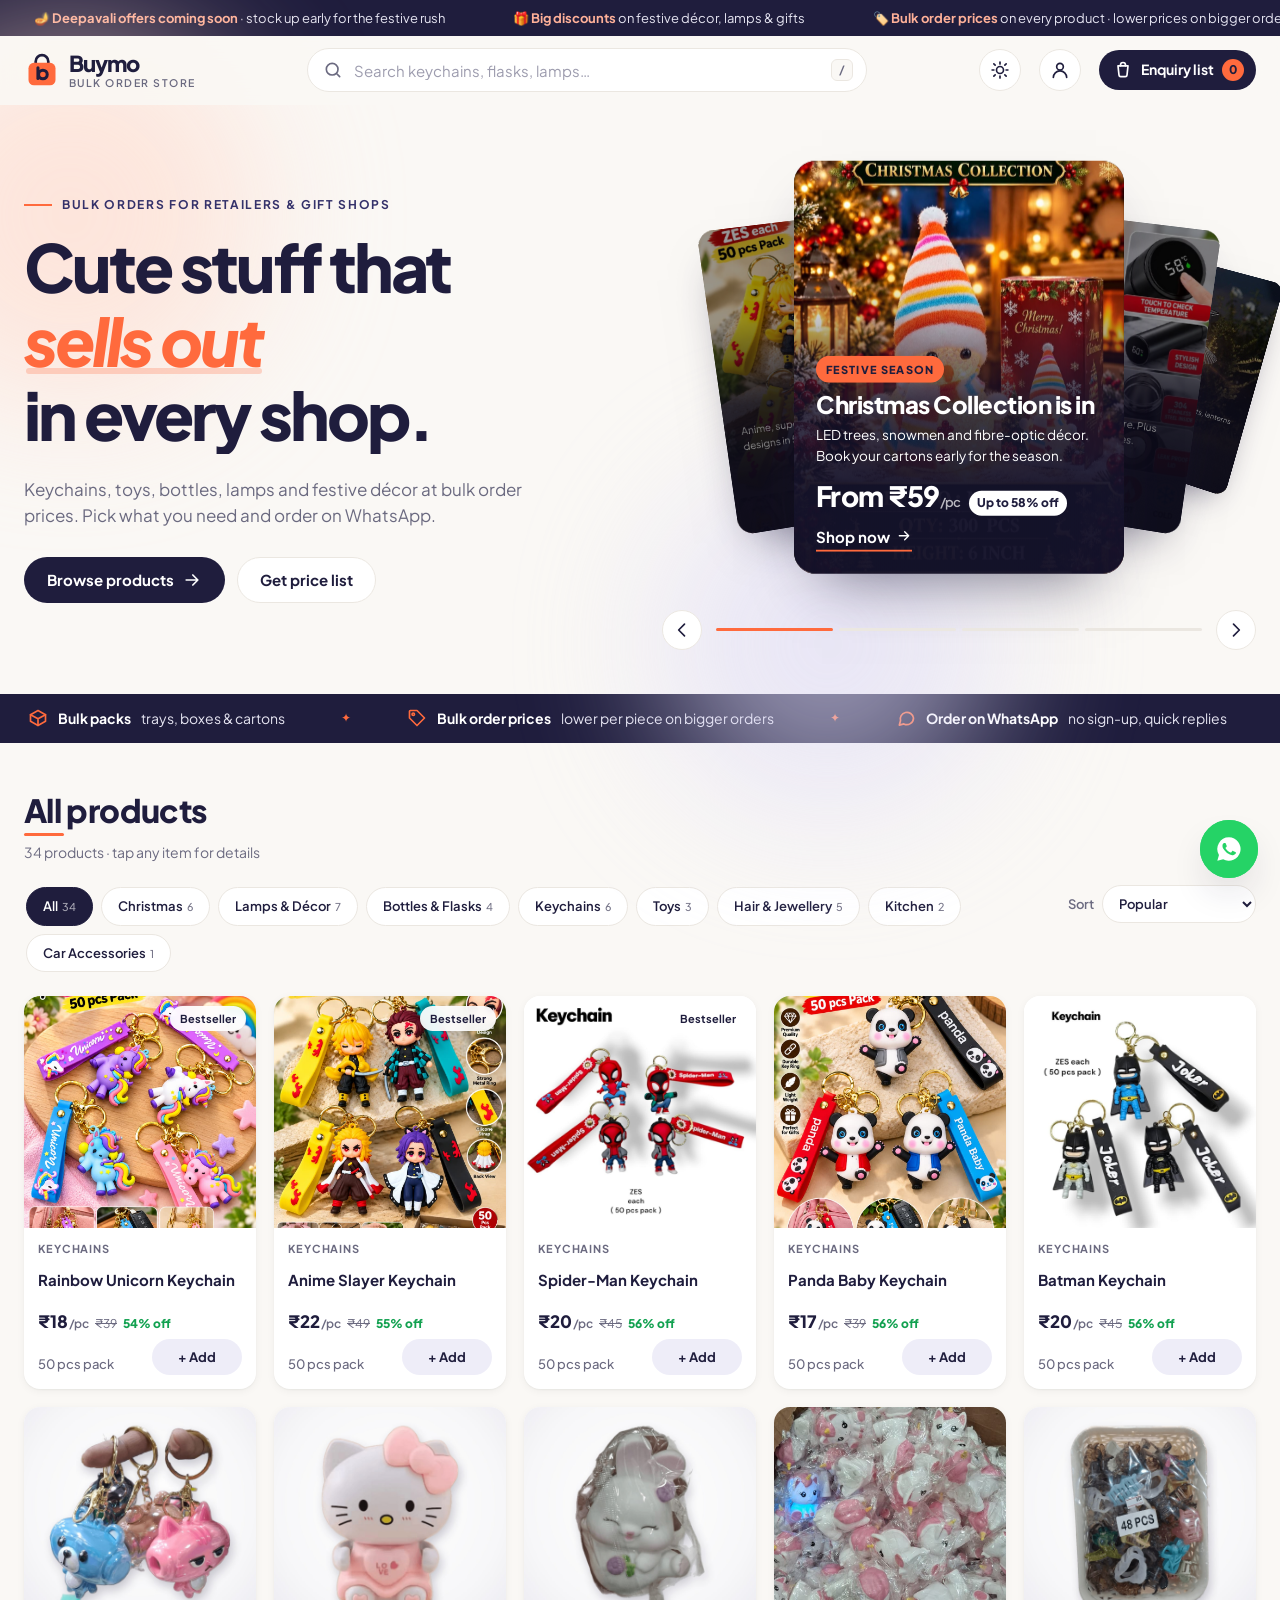
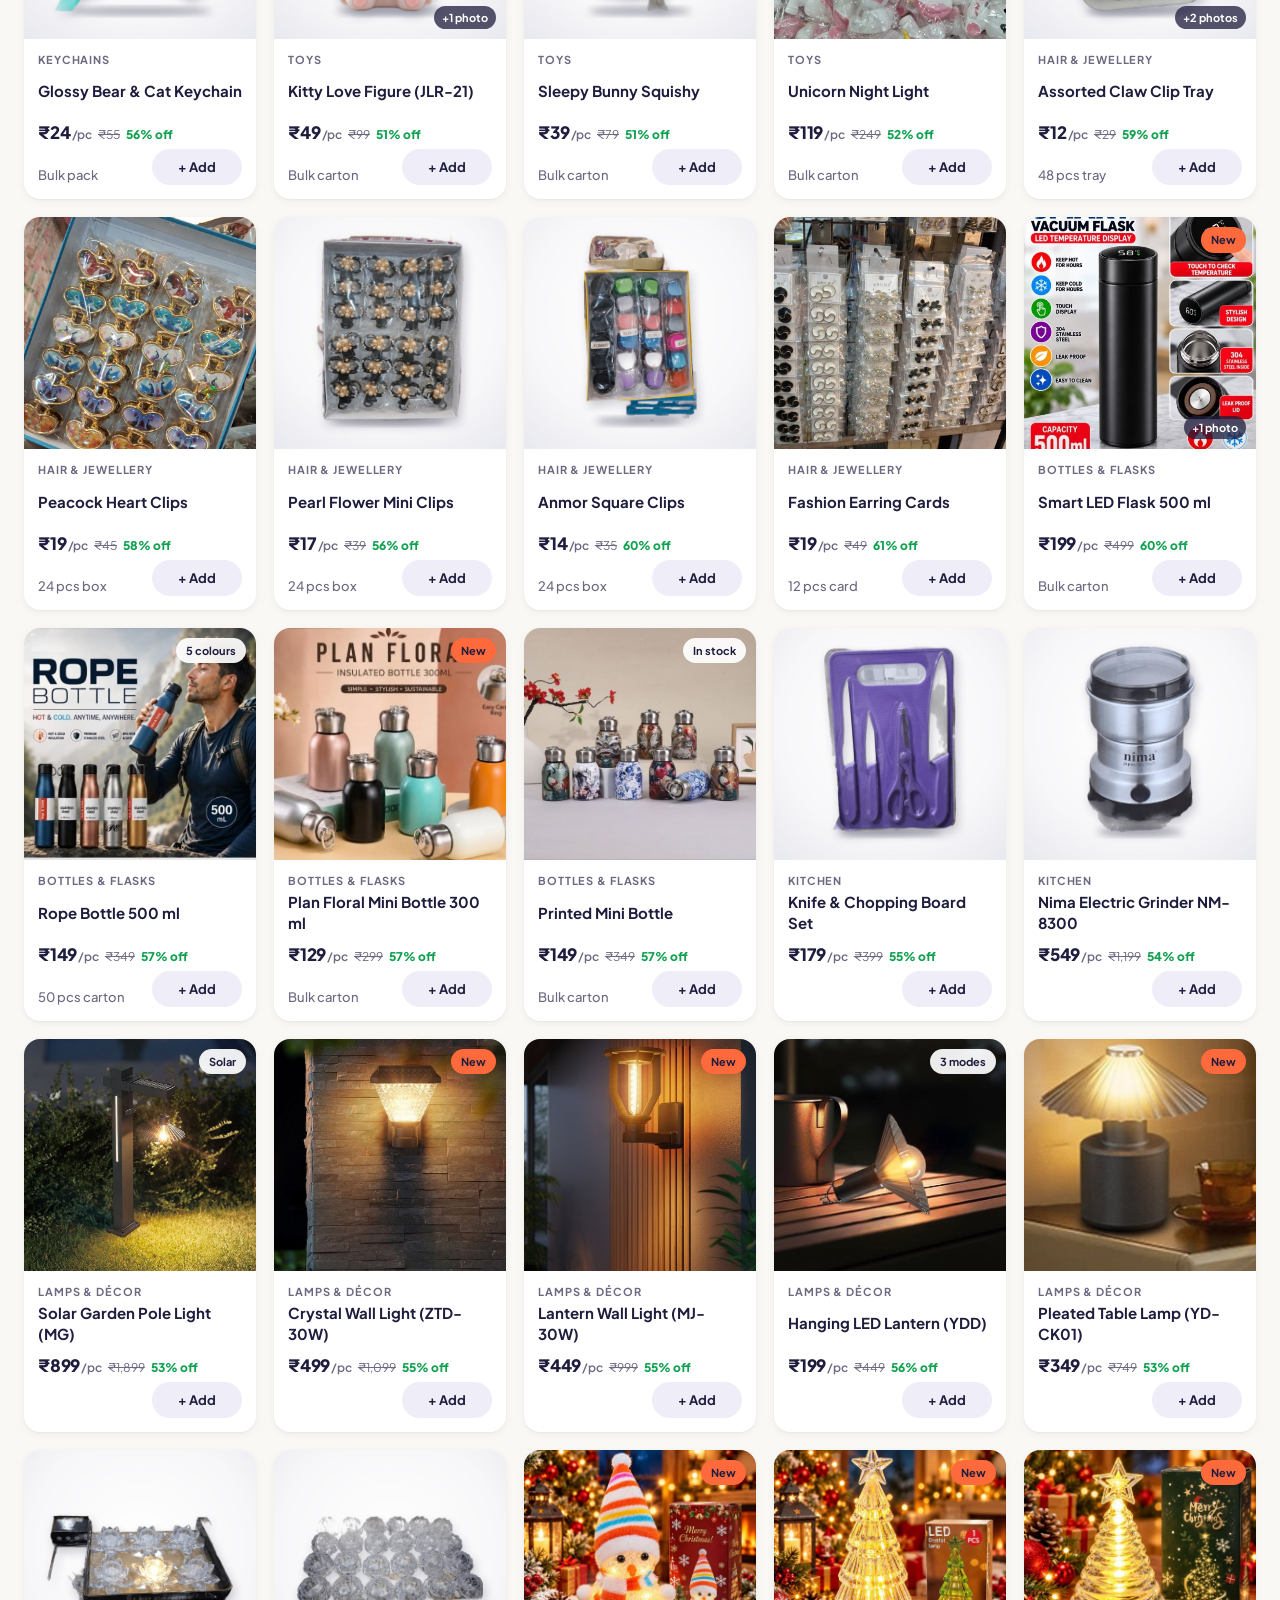
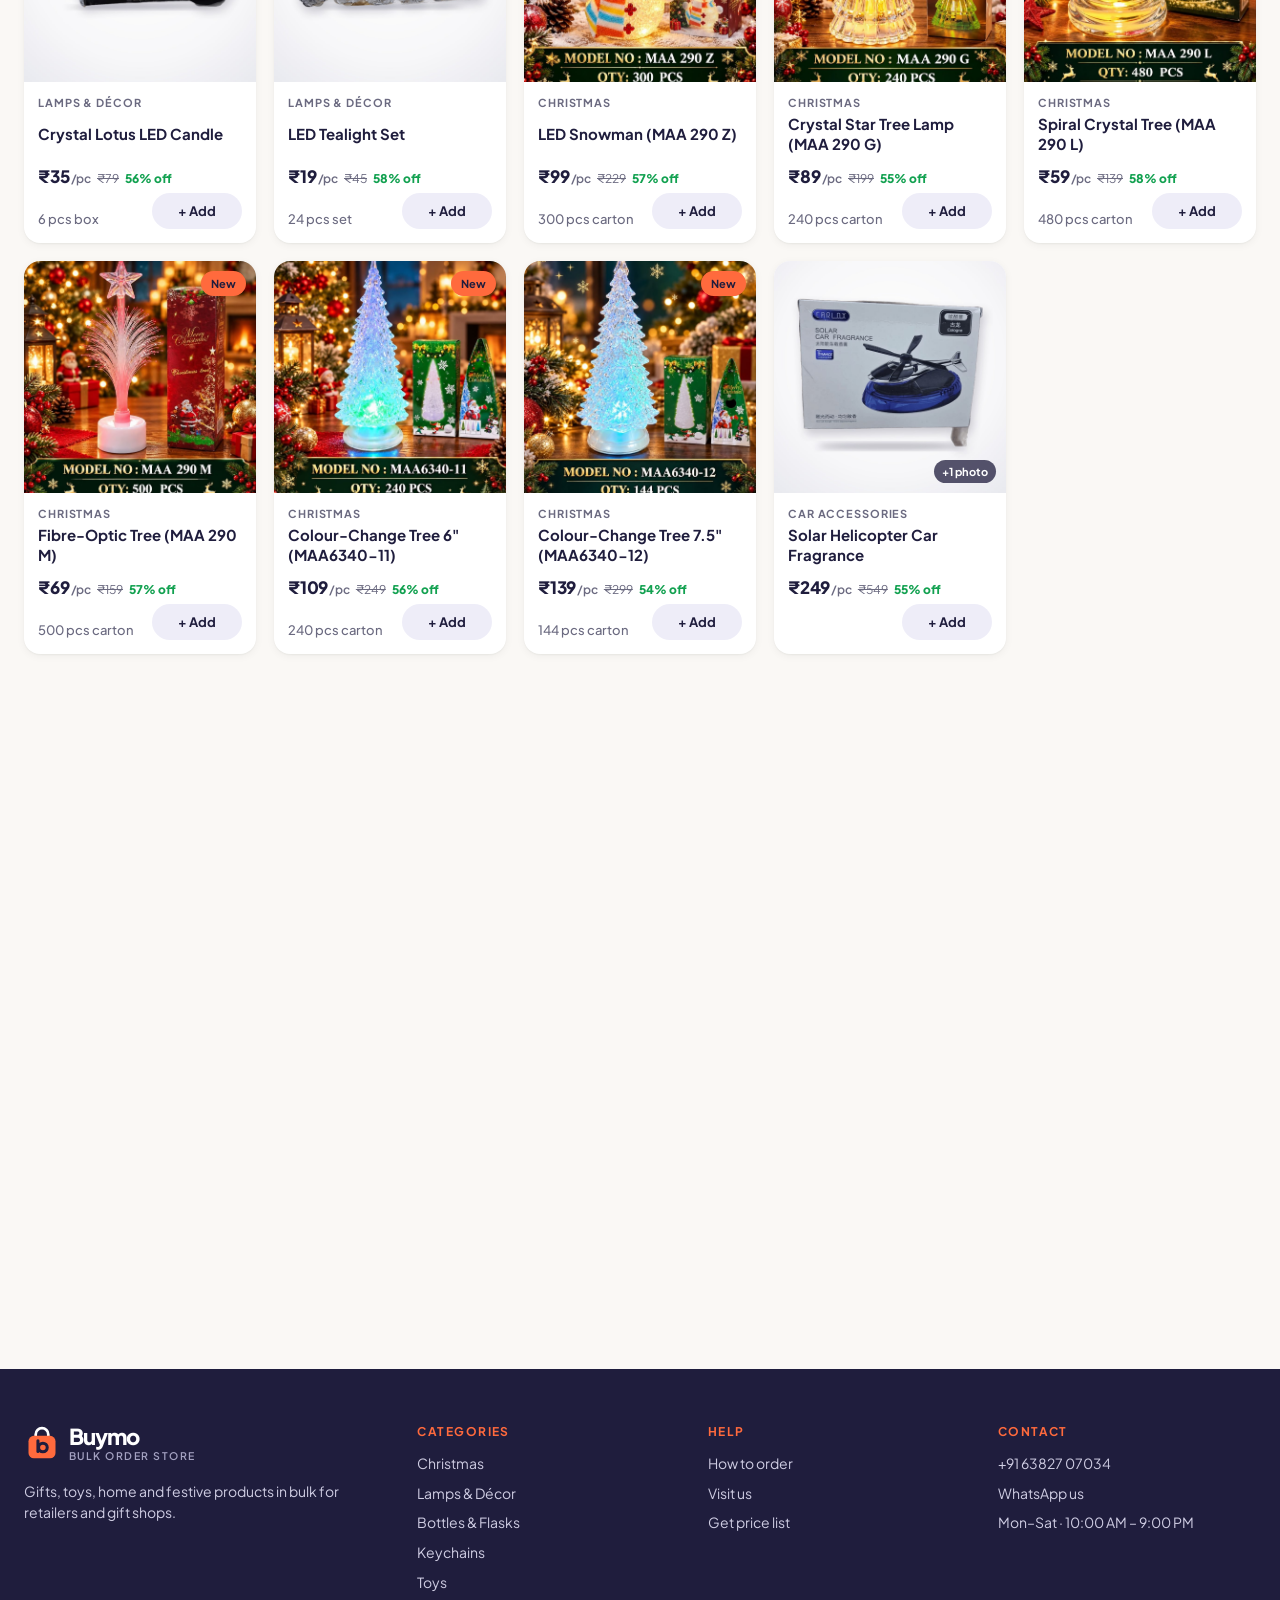
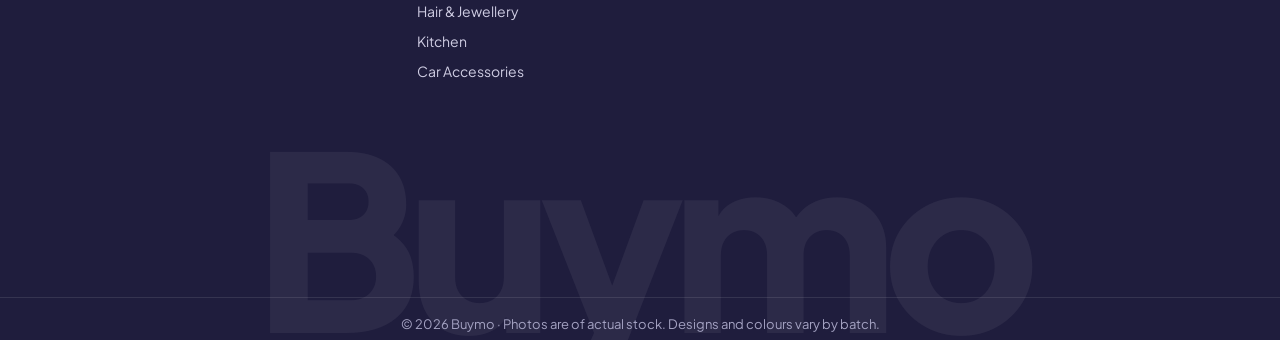
==== commit d988fee3: "Quantity stepper on product cards, remove button in enquiry list After adding, a card's button turns" ====
--- a/index.html
+++ b/index.html
@@ -10,7 +10,7 @@
   <link rel="preconnect" href="https://fonts.googleapis.com">
   <link rel="preconnect" href="https://fonts.gstatic.com" crossorigin>
   <link href="https://fonts.googleapis.com/css2?family=Plus+Jakarta+Sans:ital,wght@0,400;0,500;0,600;0,700;0,800;1,700&display=swap" rel="stylesheet">
-  <link rel="stylesheet" href="styles.css?v=16">
+  <link rel="stylesheet" href="styles.css?v=17">
   <script>
     // Use the saved theme, otherwise follow the device setting.
     try {
@@ -332,6 +332,6 @@
 
   <div class="toast" id="toast" role="status"></div>
 
-  <script src="script.js?v=16"></script>
+  <script src="script.js?v=17"></script>
 </body>
 </html>
--- a/styles.css
+++ b/styles.css
@@ -823,3 +823,35 @@
   .auth-card { padding: 26px 20px 22px; border-radius: 20px; }
   .auth-card h1 { font-size: 22px; }
 }
+
+/* ---------- Card quantity stepper ---------- */
+.card-act { align-self: end; display: grid; }
+.card-act > * { grid-area: 1 / 1; }
+.card-act .add-btn { transition: opacity .2s, scale .25s cubic-bezier(.34, 1.56, .64, 1), background .3s, color .3s; }
+.stepper {
+  display: flex; align-items: center; height: 36px; border-radius: 999px;
+  background: var(--accent); color: var(--on-accent);
+  opacity: 0; scale: .6; pointer-events: none;
+  transition: opacity .2s, scale .3s cubic-bezier(.34, 1.56, .64, 1);
+}
+.stepper button { width: 34px; height: 36px; border-radius: 50%; font-size: 19px; font-weight: 800; color: inherit; transition: background .2s, transform .15s; }
+.stepper button:hover { background: rgba(255, 255, 255, .25); }
+.stepper button:active { transform: scale(.85); }
+.stepper span { min-width: 22px; text-align: center; font-weight: 800; font-size: 14px; }
+.card-act.in-cart .add-btn { opacity: 0; scale: .6; pointer-events: none; }
+.card-act.in-cart .stepper { opacity: 1; scale: 1; pointer-events: auto; }
+
+/* ---------- Remove from list ---------- */
+.drawer-list li { grid-template-columns: 60px 1fr auto auto; transition: opacity .25s, transform .25s; }
+.drawer-list li.removing { opacity: 0; transform: translateX(40px); }
+.remove-btn { width: 34px; height: 34px; border-radius: 50%; display: grid; place-items: center; color: var(--muted); transition: background .2s, color .2s; }
+.remove-btn svg { width: 18px; height: 18px; }
+.remove-btn:hover { background: rgba(229, 72, 77, .12); color: #e5484d; }
+
+@media (max-width: 760px) {
+  .stepper { height: 34px; }
+  .stepper button { width: 28px; height: 34px; font-size: 17px; }
+  .stepper span { min-width: 16px; font-size: 13px; }
+  .drawer-list li { grid-template-columns: 52px 1fr auto auto; gap: 8px; }
+  .drawer-list img { width: 52px; height: 52px; }
+}
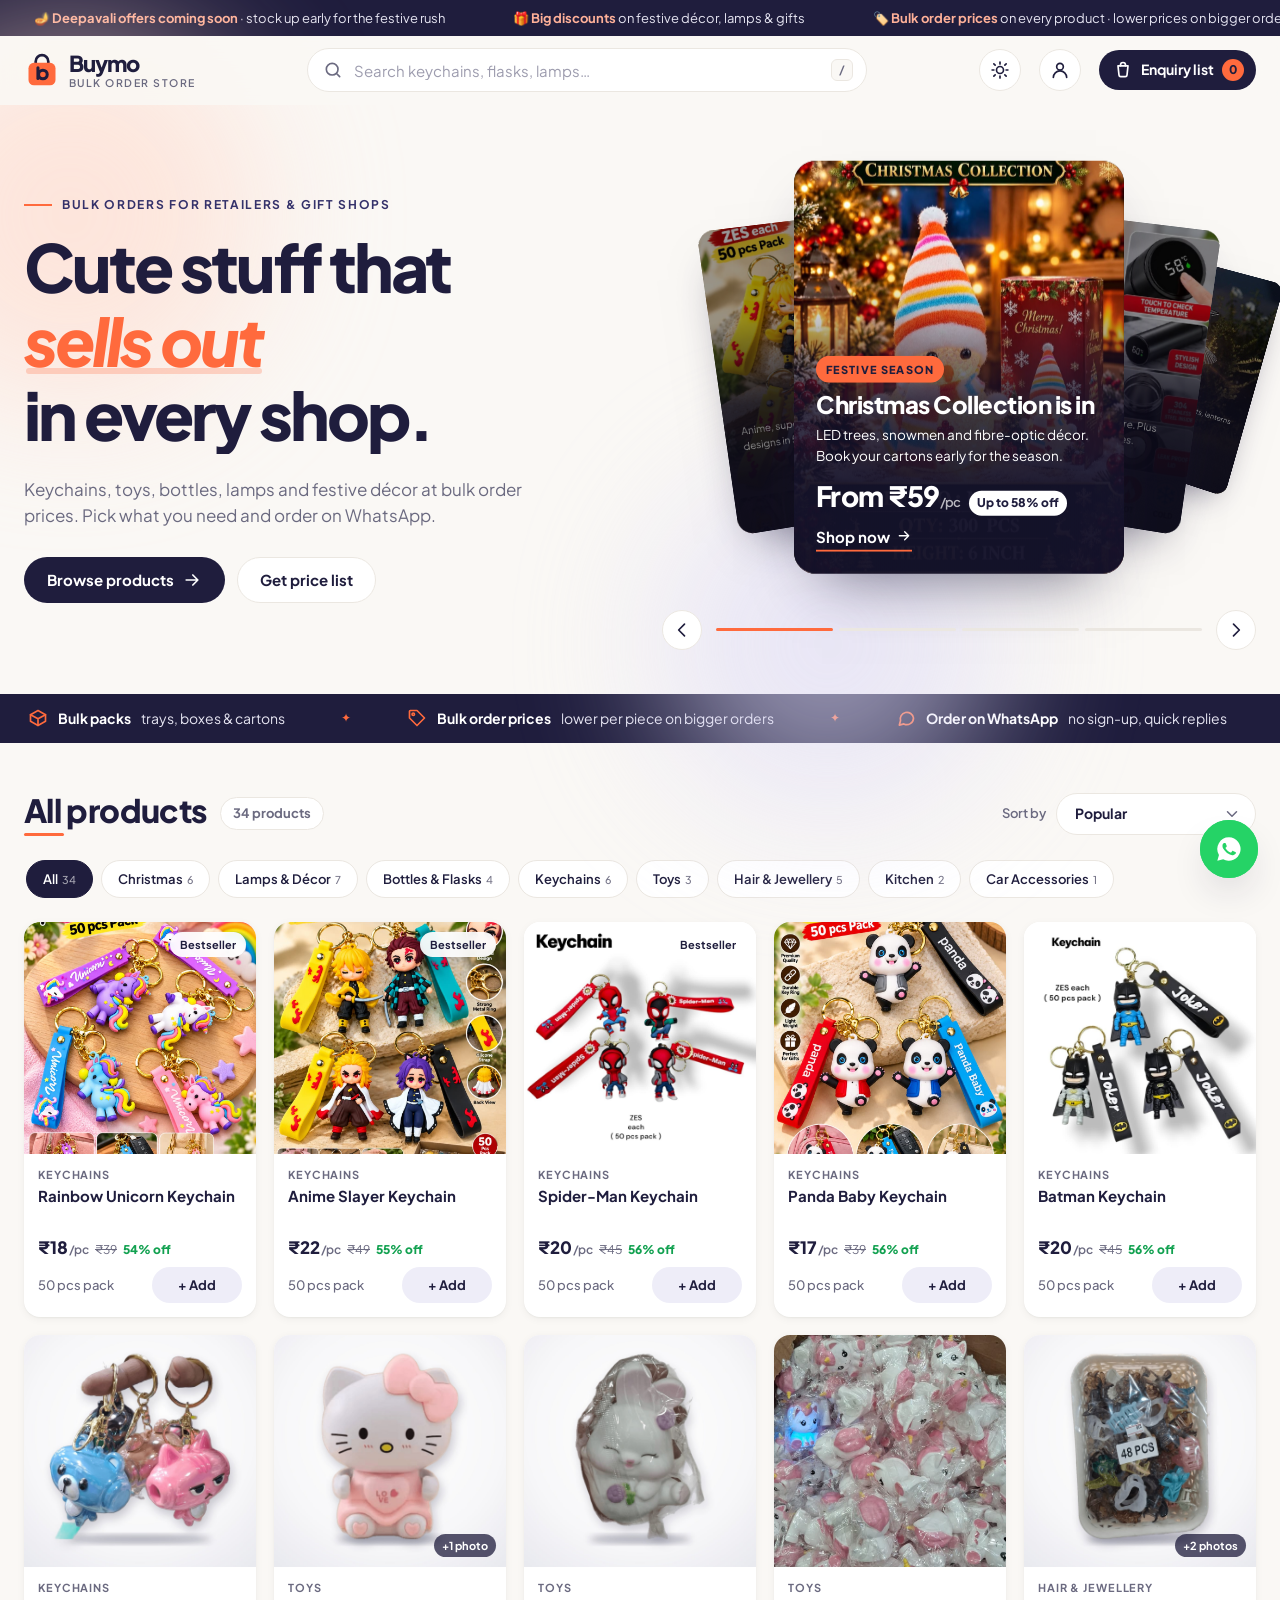
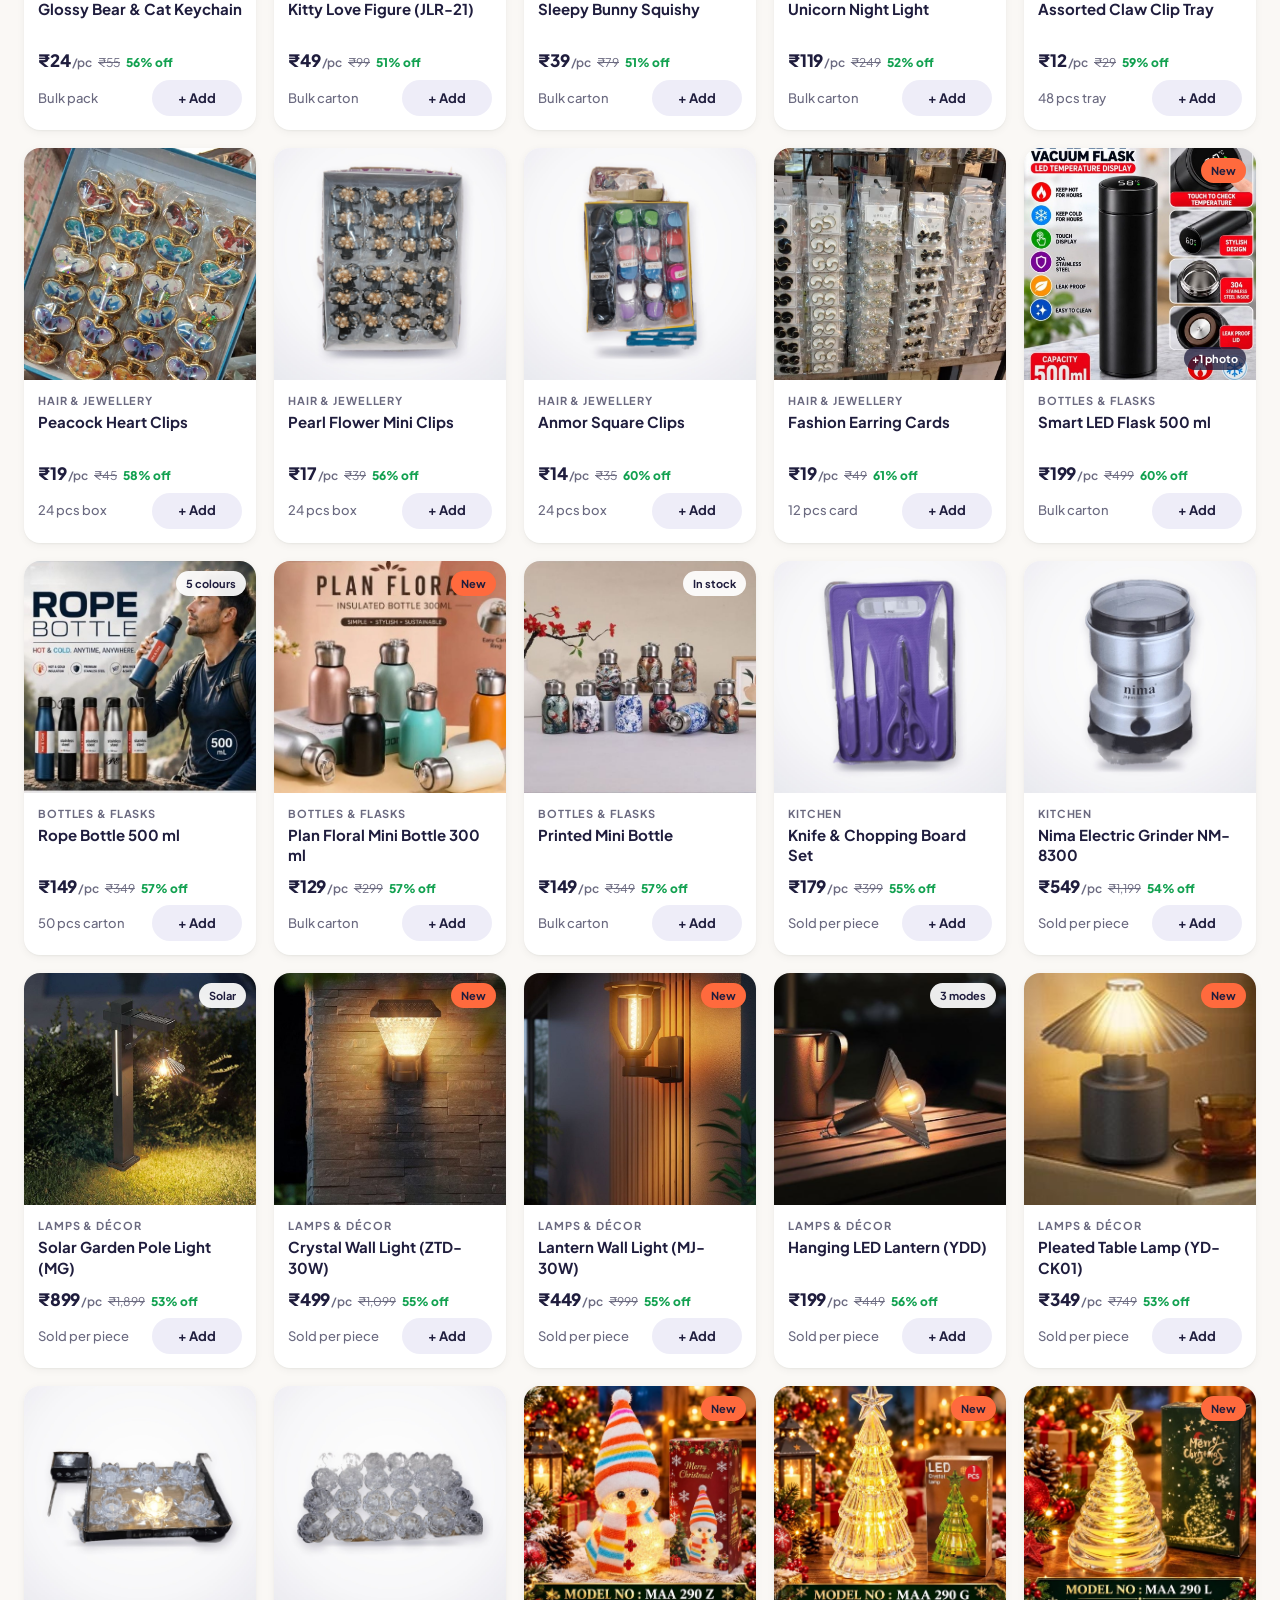
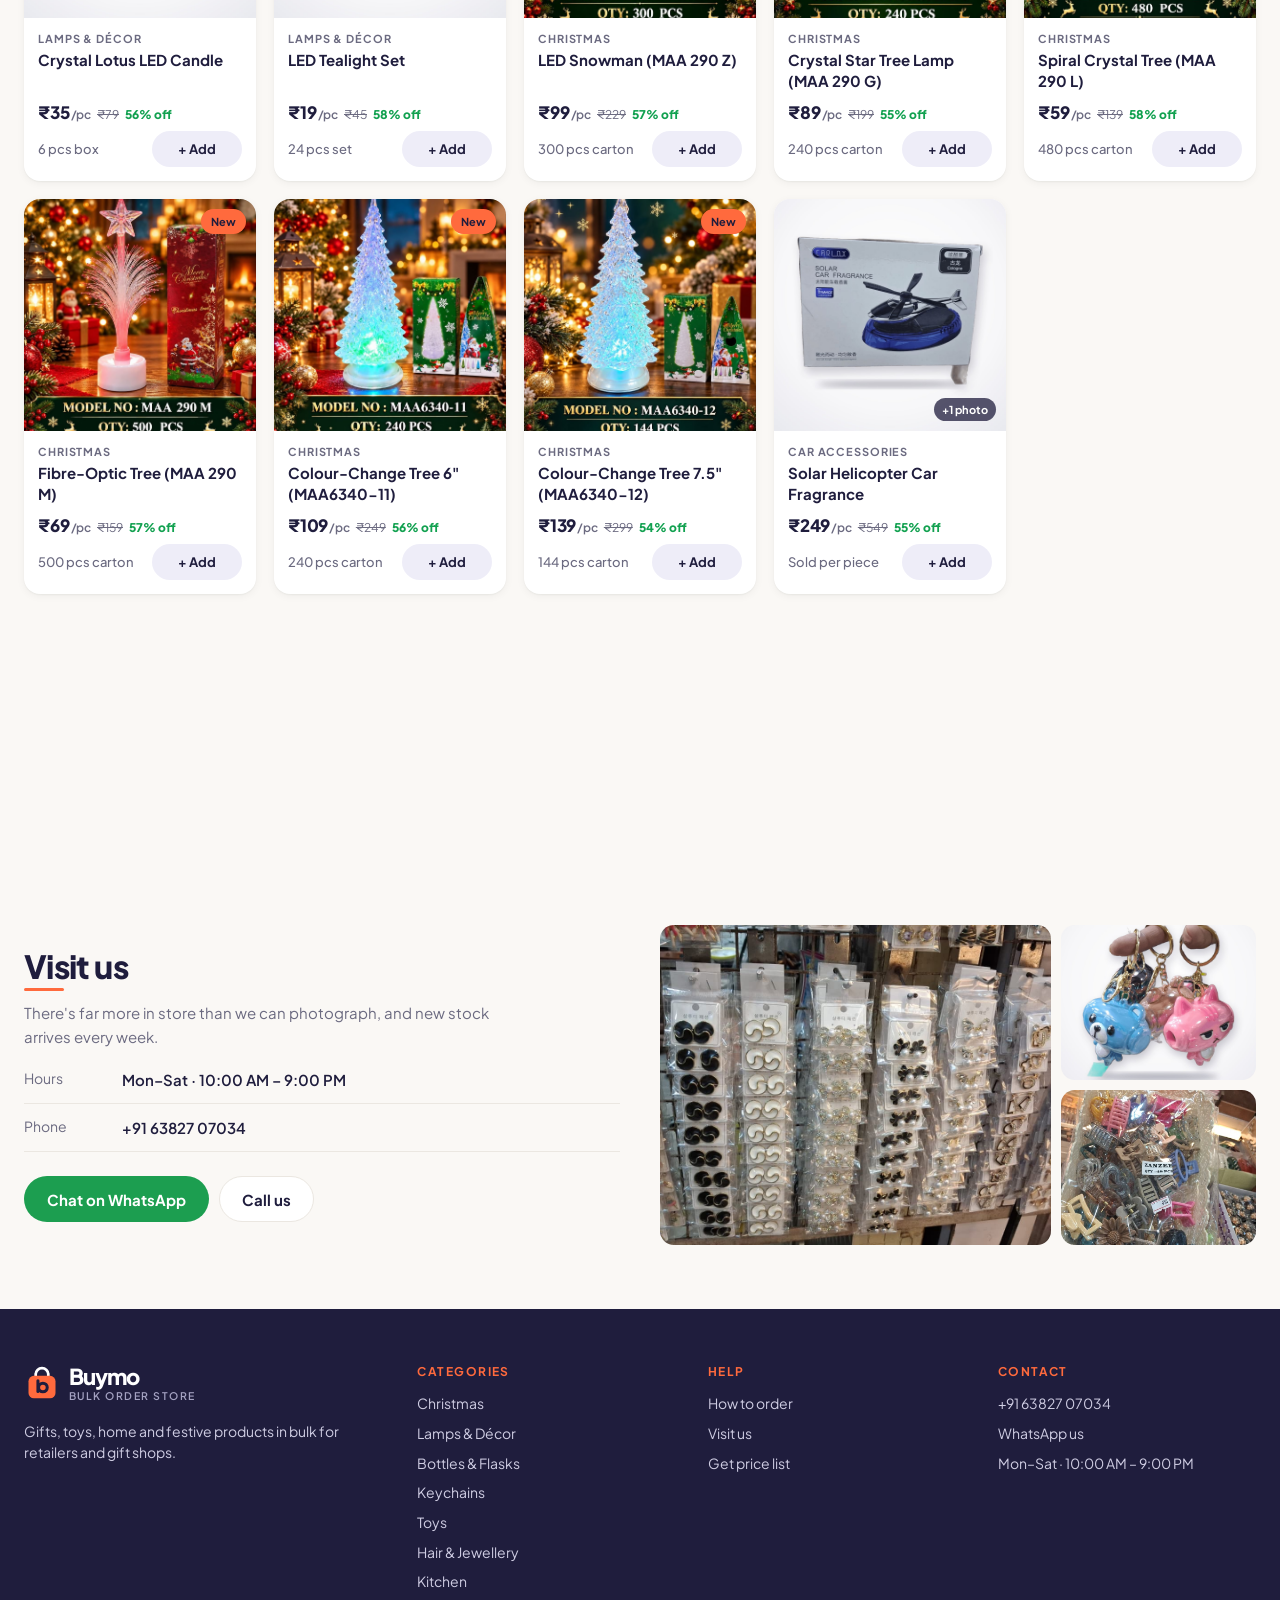
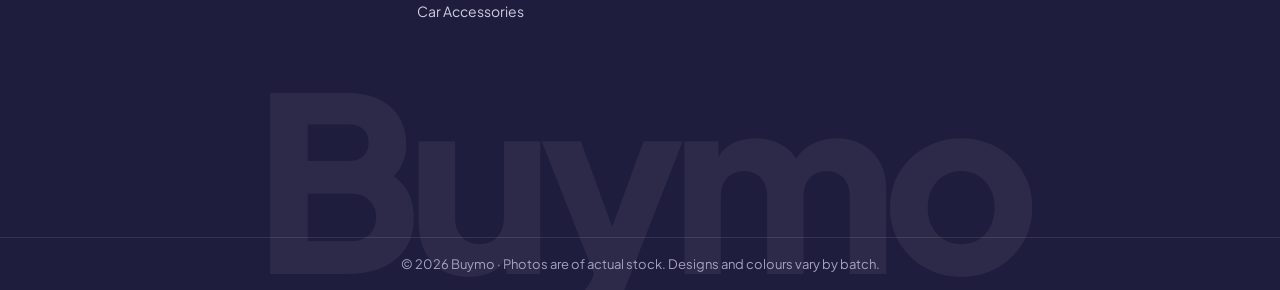
==== commit 27fb4bc4: "Cleaner catalogue header, custom sort menu, aligned product cards - Product count sits beside the ti" ====
--- a/index.html
+++ b/index.html
@@ -10,7 +10,7 @@
   <link rel="preconnect" href="https://fonts.googleapis.com">
   <link rel="preconnect" href="https://fonts.gstatic.com" crossorigin>
   <link href="https://fonts.googleapis.com/css2?family=Plus+Jakarta+Sans:ital,wght@0,400;0,500;0,600;0,700;0,800;1,700&display=swap" rel="stylesheet">
-  <link rel="stylesheet" href="styles.css?v=17">
+  <link rel="stylesheet" href="styles.css?v=19">
   <script>
     // Use the saved theme, otherwise follow the device setting.
     try {
@@ -149,18 +149,19 @@
 
     <!-- Catalogue -->
     <section class="block catalogue reveal" id="catalogue">
-      <div class="block-head">
-        <div>
+      <div class="block-head cat-head">
+        <div class="cat-title">
           <h2 class="sec-title" id="resultsTitle">All products</h2>
-          <p><span id="resultCount" aria-live="polite"></span></p>
-        </div>
-      </div>
-
-      <div class="toolbar" id="toolbar">
-        <div class="chips" id="chips" aria-label="Filter by category"></div>
-        <label class="sort">
-          <span class="hide-sm">Sort</span>
-          <select id="sort" aria-label="Sort products">
+          <span class="count-pill" id="resultCount" aria-live="polite"></span>
+        </div>
+        <div class="sort" id="sortWrap">
+          <span class="sort-label" id="sortLabel">Sort by</span>
+          <button class="sort-btn" id="sortBtn" type="button" aria-haspopup="listbox" aria-expanded="false" aria-labelledby="sortLabel sortText">
+            <span id="sortText">Popular</span>
+            <svg class="chev" viewBox="0 0 24 24" aria-hidden="true"><path d="m6 9 6 6 6-6"/></svg>
+          </button>
+          <ul class="sort-menu" id="sortMenu" role="listbox" aria-labelledby="sortLabel" tabindex="-1" hidden></ul>
+          <select id="sort" hidden aria-hidden="true" tabindex="-1">
             <option value="popular">Popular</option>
             <option value="new">New arrivals</option>
             <option value="deal">Biggest discount</option>
@@ -169,7 +170,11 @@
             <option value="az">Name: A to Z</option>
             <option value="za">Name: Z to A</option>
           </select>
-        </label>
+        </div>
+      </div>
+
+      <div class="toolbar" id="toolbar">
+        <div class="chips" id="chips" aria-label="Filter by category"></div>
       </div>
 
       <div class="search-note" id="searchNote" hidden>
@@ -332,6 +337,6 @@
 
   <div class="toast" id="toast" role="status"></div>
 
-  <script src="script.js?v=17"></script>
+  <script src="script.js?v=19"></script>
 </body>
 </html>
--- a/styles.css
+++ b/styles.css
@@ -344,8 +344,6 @@
 .chip:hover { border-color: var(--heading); }
 .chip[aria-pressed="true"] { background: var(--btn-bg); border-color: var(--btn-bg); color: var(--btn-fg); }
 .chip small { opacity: .6; margin-left: 4px; font-weight: 500; }
-.sort { display: flex; align-items: center; gap: 8px; font-size: 13px; font-weight: 600; color: var(--muted); flex-shrink: 0; }
-.sort select { height: 38px; padding: 0 12px; border: 1px solid var(--line); border-radius: 999px; background: var(--surface); color: var(--ink); font-weight: 600; cursor: pointer; }
 .search-note { display: flex; justify-content: space-between; align-items: center; gap: 12px; background: var(--accent-tint); padding: 10px 16px; border-radius: 12px; margin-bottom: 18px; font-size: 14px; }
 
 .grid { display: grid; grid-template-columns: repeat(auto-fill, minmax(220px, 1fr)); gap: 18px; }
@@ -526,7 +524,6 @@
             mask-image: linear-gradient(90deg, transparent, #000 14px, #000 calc(100% - 28px), transparent);
   }
   .chips::-webkit-scrollbar { display: none; }
-  .sort { align-self: flex-end; }
 
 
   .ticker { padding: 11px 0; }
@@ -855,3 +852,82 @@
   .drawer-list li { grid-template-columns: 52px 1fr auto auto; gap: 8px; }
   .drawer-list img { width: 52px; height: 52px; }
 }
+
+/* ---------- Catalogue header: title + count | sort ---------- */
+.cat-head { align-items: center; flex-wrap: wrap; row-gap: 14px; }
+.cat-title { display: flex; align-items: center; gap: 14px; flex-wrap: wrap; }
+.count-pill {
+  font-size: 13px; font-weight: 700; color: var(--muted);
+  padding: 5px 12px; border-radius: 999px; background: var(--surface); border: 1px solid var(--line);
+}
+.sort { position: relative; display: flex; align-items: center; gap: 10px; }
+.sort-label { font-size: 13px; font-weight: 600; color: var(--muted); }
+.sort-btn {
+  display: inline-flex; align-items: center; justify-content: space-between; gap: 12px;
+  min-width: 200px; height: 42px; padding: 0 14px 0 18px; border-radius: 999px;
+  border: 1px solid var(--line); background: var(--surface); color: var(--heading);
+  font-size: 14px; font-weight: 700; transition: border-color .2s, box-shadow .2s;
+}
+.sort-btn:hover { border-color: var(--heading); }
+.sort-btn[aria-expanded="true"] { border-color: var(--heading); box-shadow: 0 0 0 4px var(--brand-tint); }
+.sort-btn .chev { width: 18px; height: 18px; color: var(--muted); transition: transform .3s var(--ease); }
+.sort-btn[aria-expanded="true"] .chev { transform: rotate(180deg); }
+.sort-menu {
+  position: absolute; top: calc(100% + 8px); right: 0; z-index: 30;
+  min-width: 230px; margin: 0; padding: 6px; list-style: none;
+  background: var(--surface); border: 1px solid var(--line); border-radius: 16px; box-shadow: var(--shadow-lg);
+  transform-origin: top right; animation: menu-in .22s cubic-bezier(.22, 1, .36, 1);
+}
+.sort-menu:focus { outline: none; }
+@keyframes menu-in { from { opacity: 0; transform: translateY(-6px) scale(.97); } }
+.sort-menu li {
+  display: flex; align-items: center; justify-content: space-between; gap: 12px;
+  padding: 10px 12px; border-radius: 10px; cursor: pointer;
+  font-size: 14px; font-weight: 500; color: var(--ink);
+}
+.sort-menu li svg { width: 16px; height: 16px; color: var(--accent); stroke-width: 2.6; opacity: 0; }
+.sort-menu li.hl { background: var(--paper); }
+.sort-menu li[aria-selected="true"] { font-weight: 700; color: var(--heading); }
+.sort-menu li[aria-selected="true"] svg { opacity: 1; }
+.sort-menu li:nth-child(1) { border-bottom: 0; }
+
+@media (max-width: 760px) {
+  .cat-head { flex-direction: row; align-items: center; }
+  .cat-title { gap: 10px; }
+  .count-pill { font-size: 12px; padding: 4px 10px; }
+  .sort-label { display: none; }
+  .sort-btn { min-width: 0; height: 38px; padding: 0 12px 0 14px; font-size: 13px; }
+  .sort-menu { min-width: 210px; }
+  .sort { margin-left: auto; }
+}
+
+@media (max-width: 760px) {
+  .cat-head { flex-wrap: nowrap; gap: 10px; }
+  .cat-title { flex-wrap: nowrap; min-width: 0; gap: 8px; }
+  .cat-head .sec-title { font-size: 22px; white-space: nowrap; }
+  .count-pill { white-space: nowrap; }
+  .sort { flex-shrink: 0; }
+  .sort-btn { max-width: 132px; gap: 6px; }
+  .sort-btn span { overflow: hidden; text-overflow: ellipsis; white-space: nowrap; }
+  .sort-btn .chev { width: 16px; height: 16px; flex-shrink: 0; }
+}
+@media (max-width: 370px) {
+  .count-pill { display: none; }
+}
+
+/* ---------- Card alignment: name always starts at the top, footer row lines up ---------- */
+.card-body { grid-template-rows: auto auto auto 1fr; }
+.card-name { display: flex; align-items: flex-start; min-height: 2.7em; }
+.card-name span { display: -webkit-box; -webkit-line-clamp: 2; -webkit-box-orient: vertical; overflow: hidden; }
+.card-pack { white-space: nowrap; overflow: hidden; text-overflow: ellipsis; min-width: 0; padding-bottom: 8px; }
+.card-act { margin-top: 2px; }
+
+@media (max-width: 760px) {
+  .card-pack { grid-column: 1 / -1; padding-bottom: 8px; white-space: normal; }
+  .card-act { grid-column: 1 / -1; }
+  .card-act .add-btn { width: 100%; height: 36px; font-size: 13px; padding: 0 12px; }
+  .card-act .add-btn::before { content: none; }
+  .stepper { justify-content: space-between; width: 100%; }
+  .stepper button { width: 40px; }
+  .price em { white-space: nowrap; }
+}
